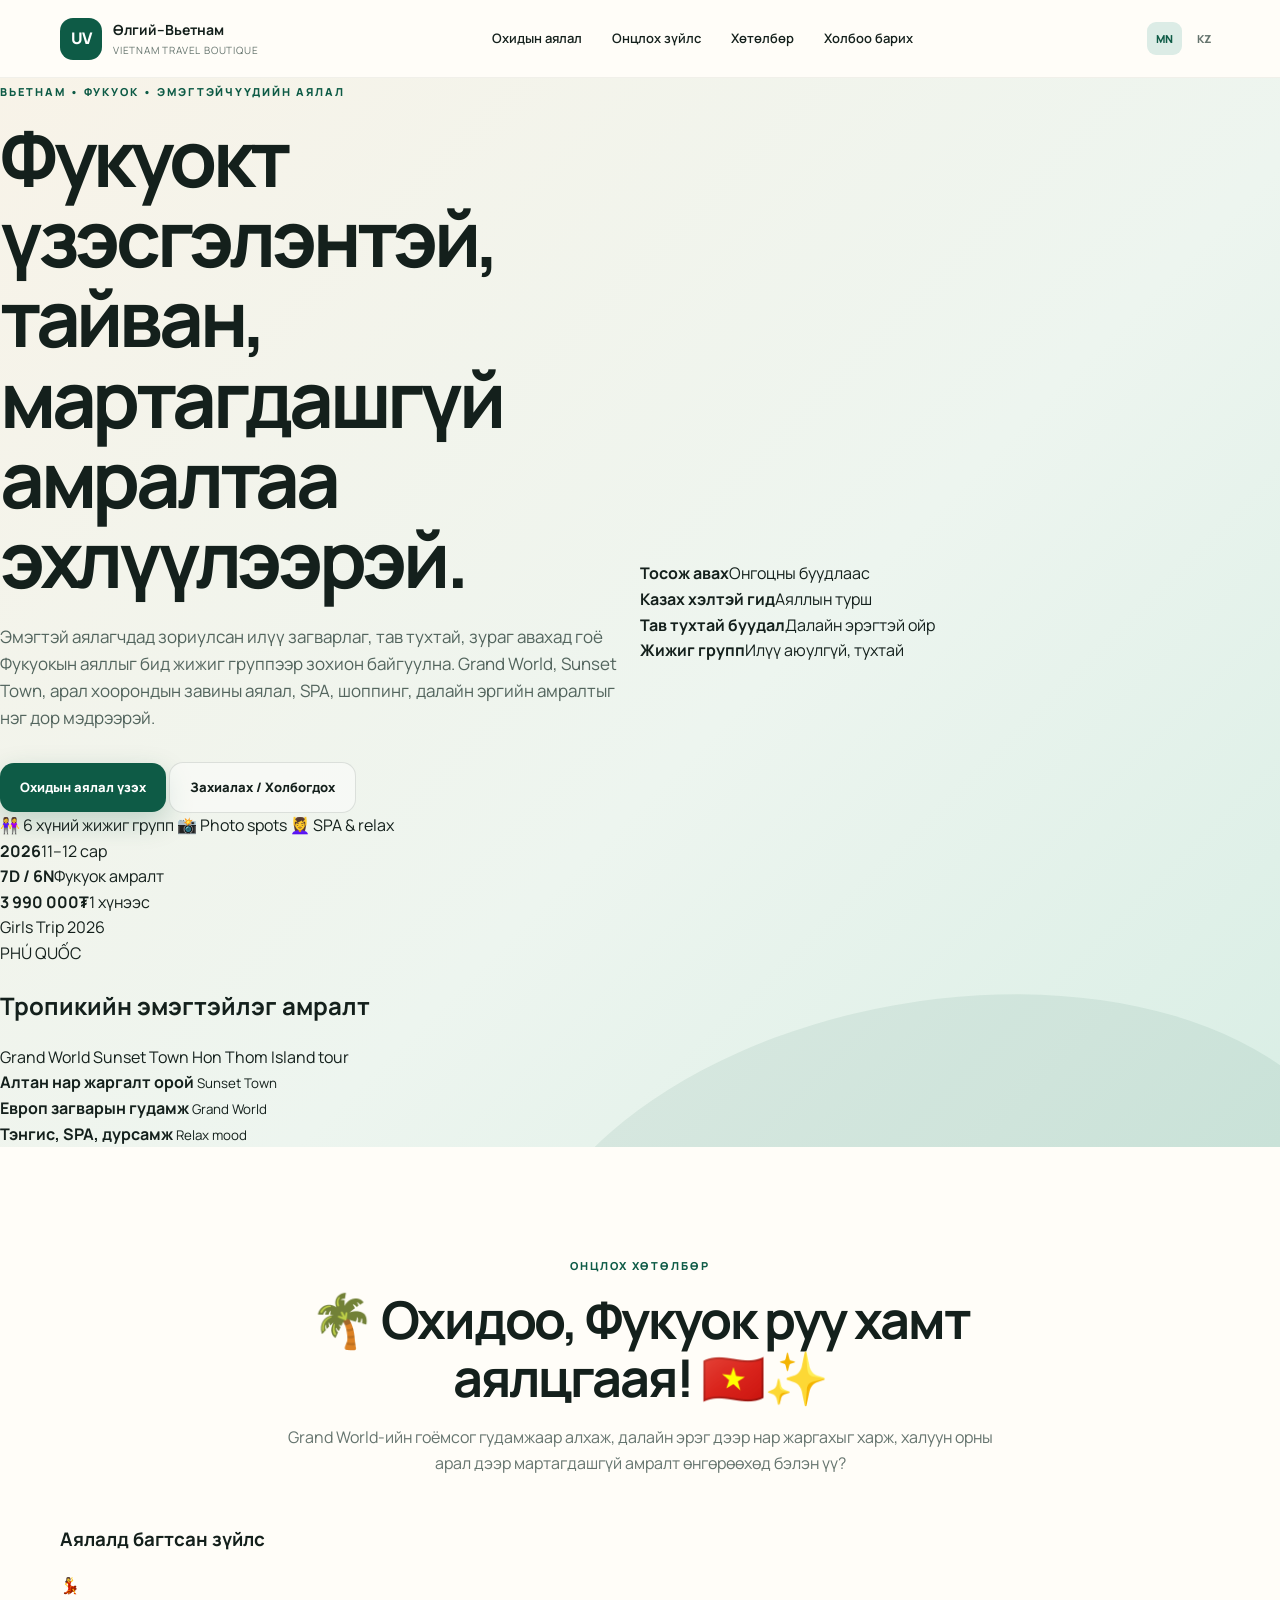
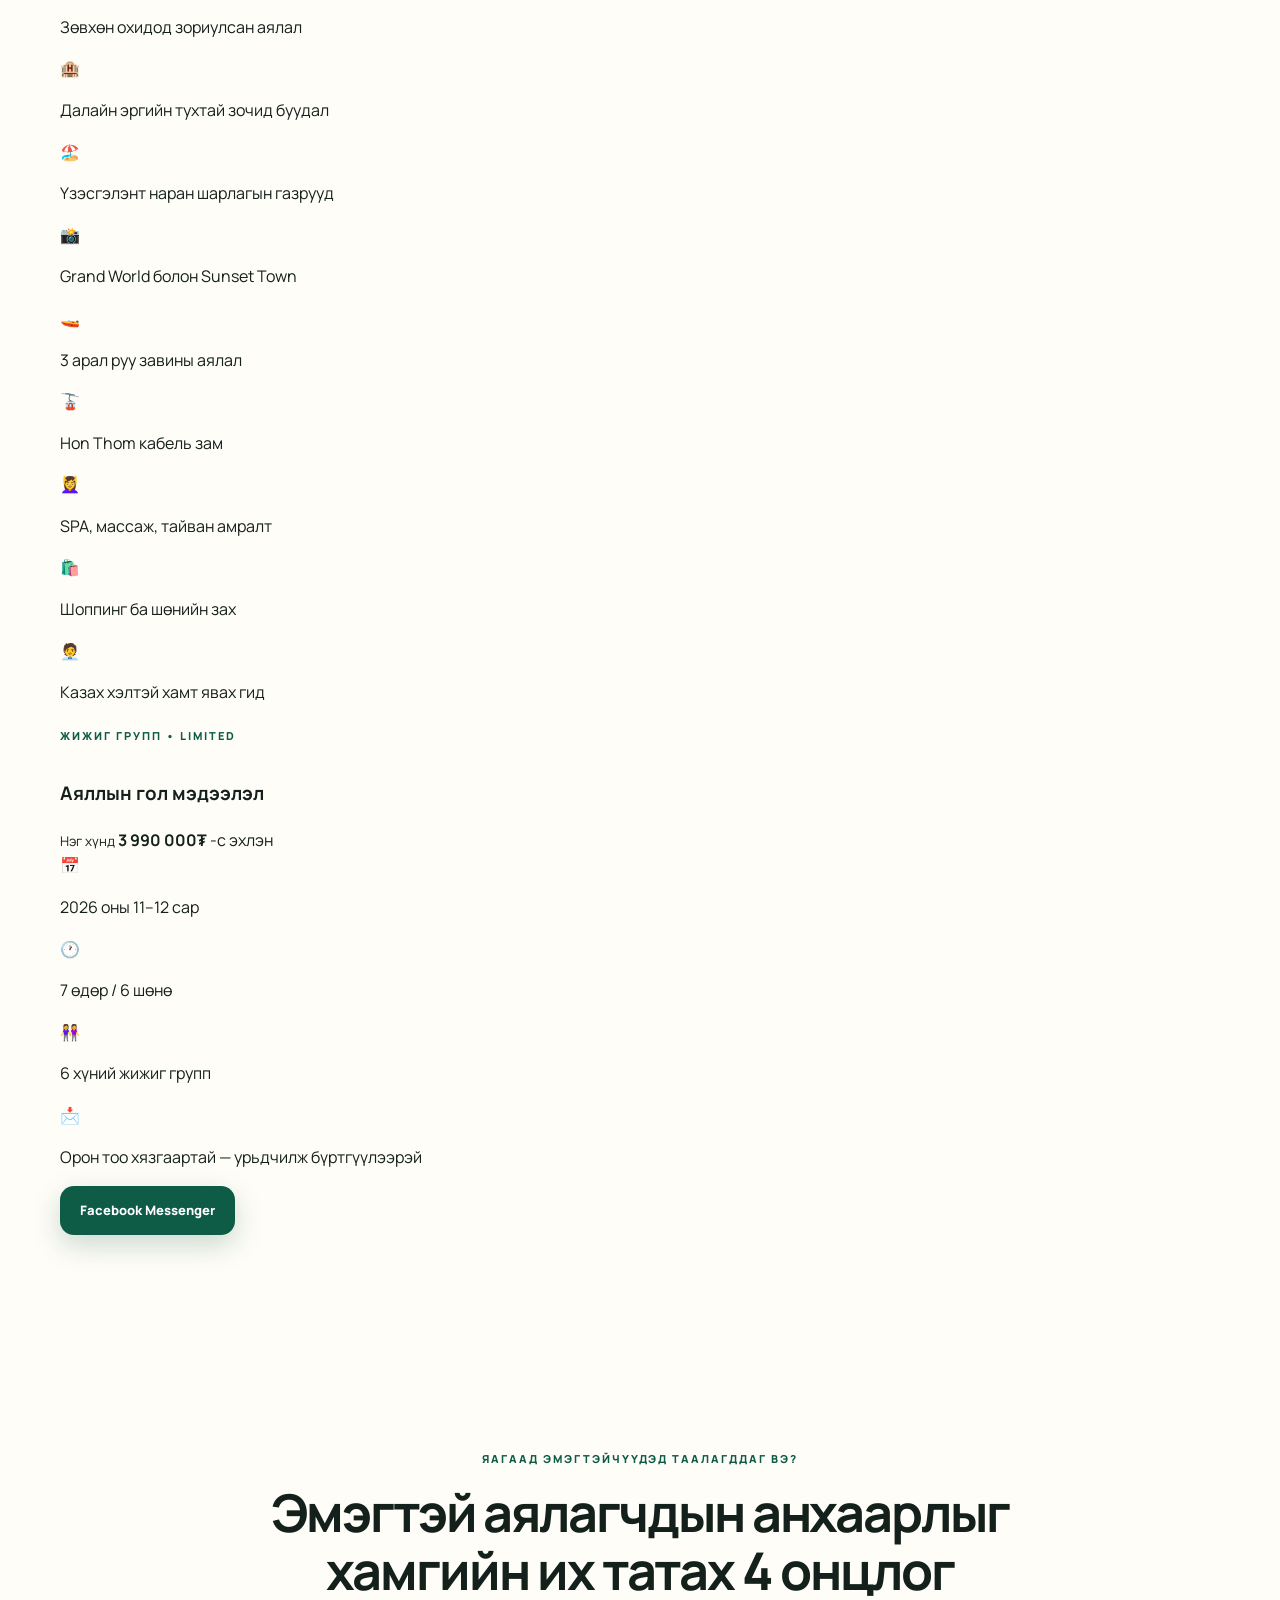
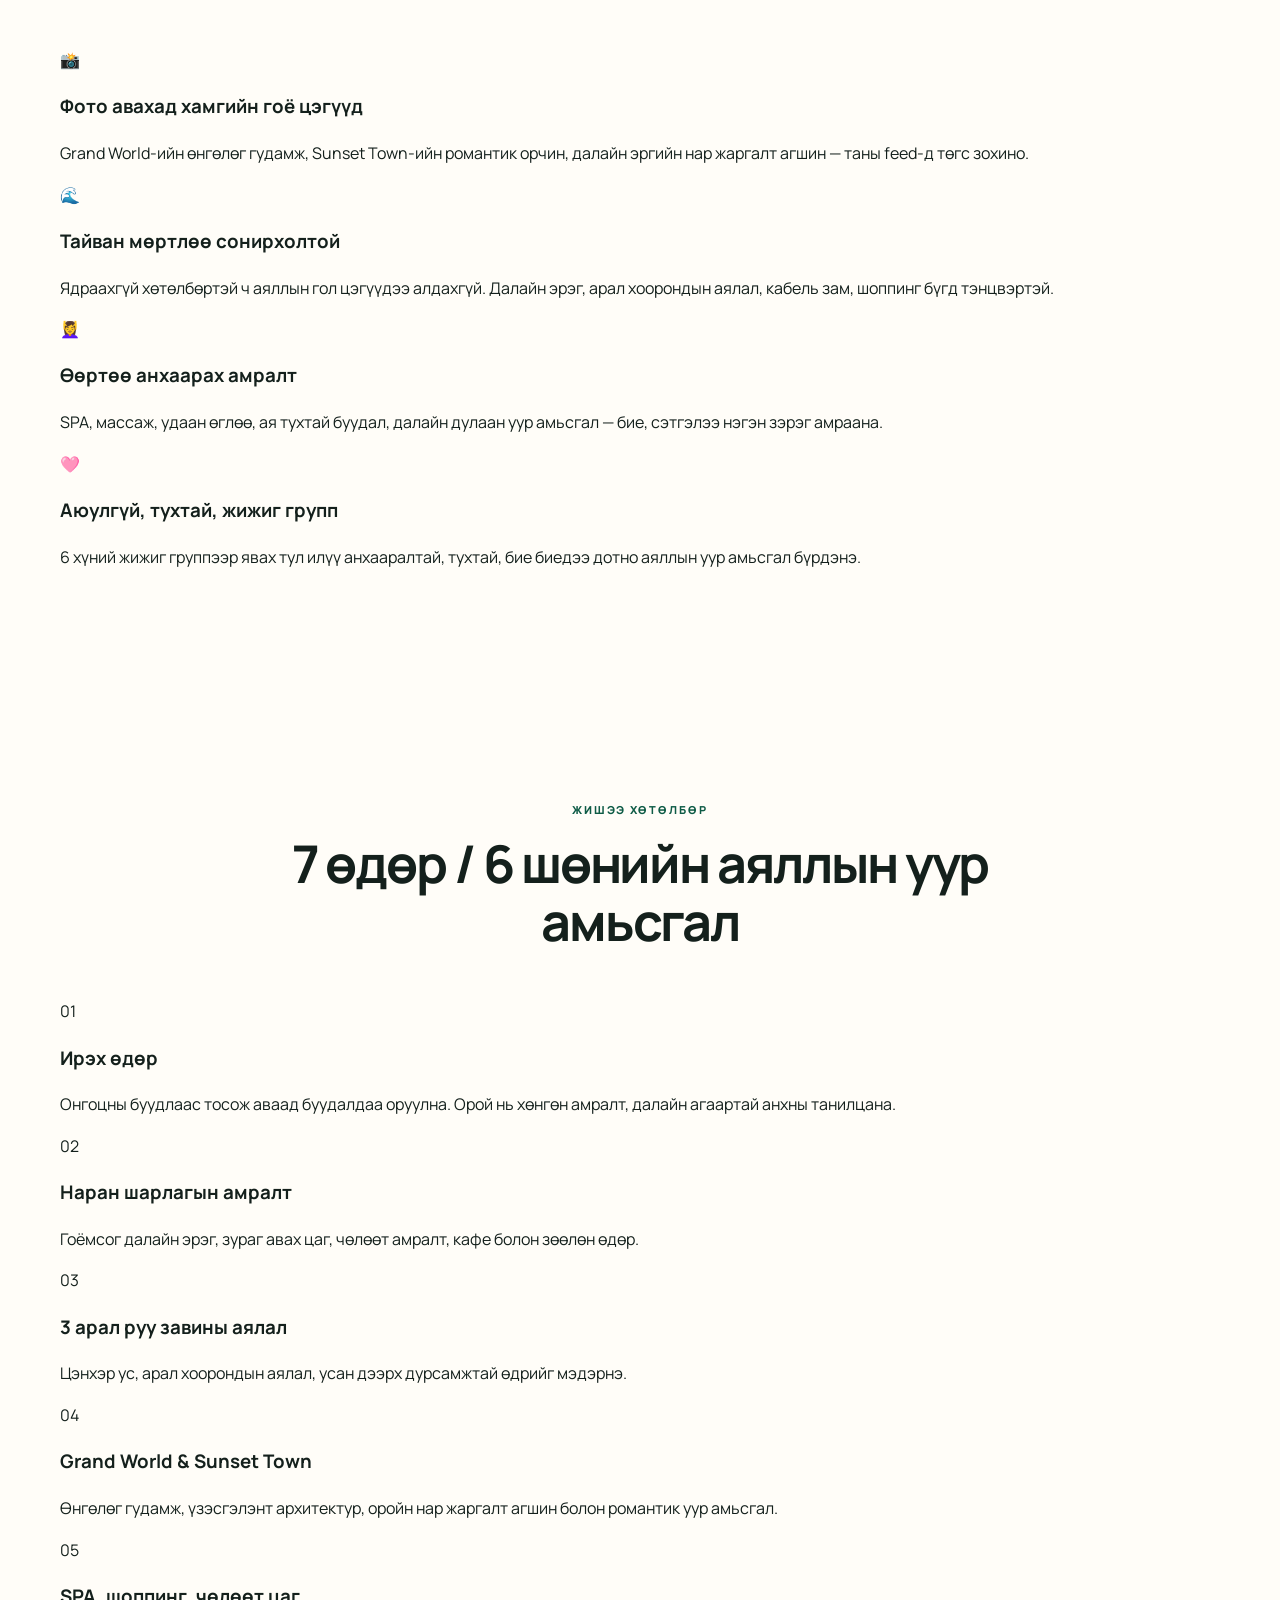
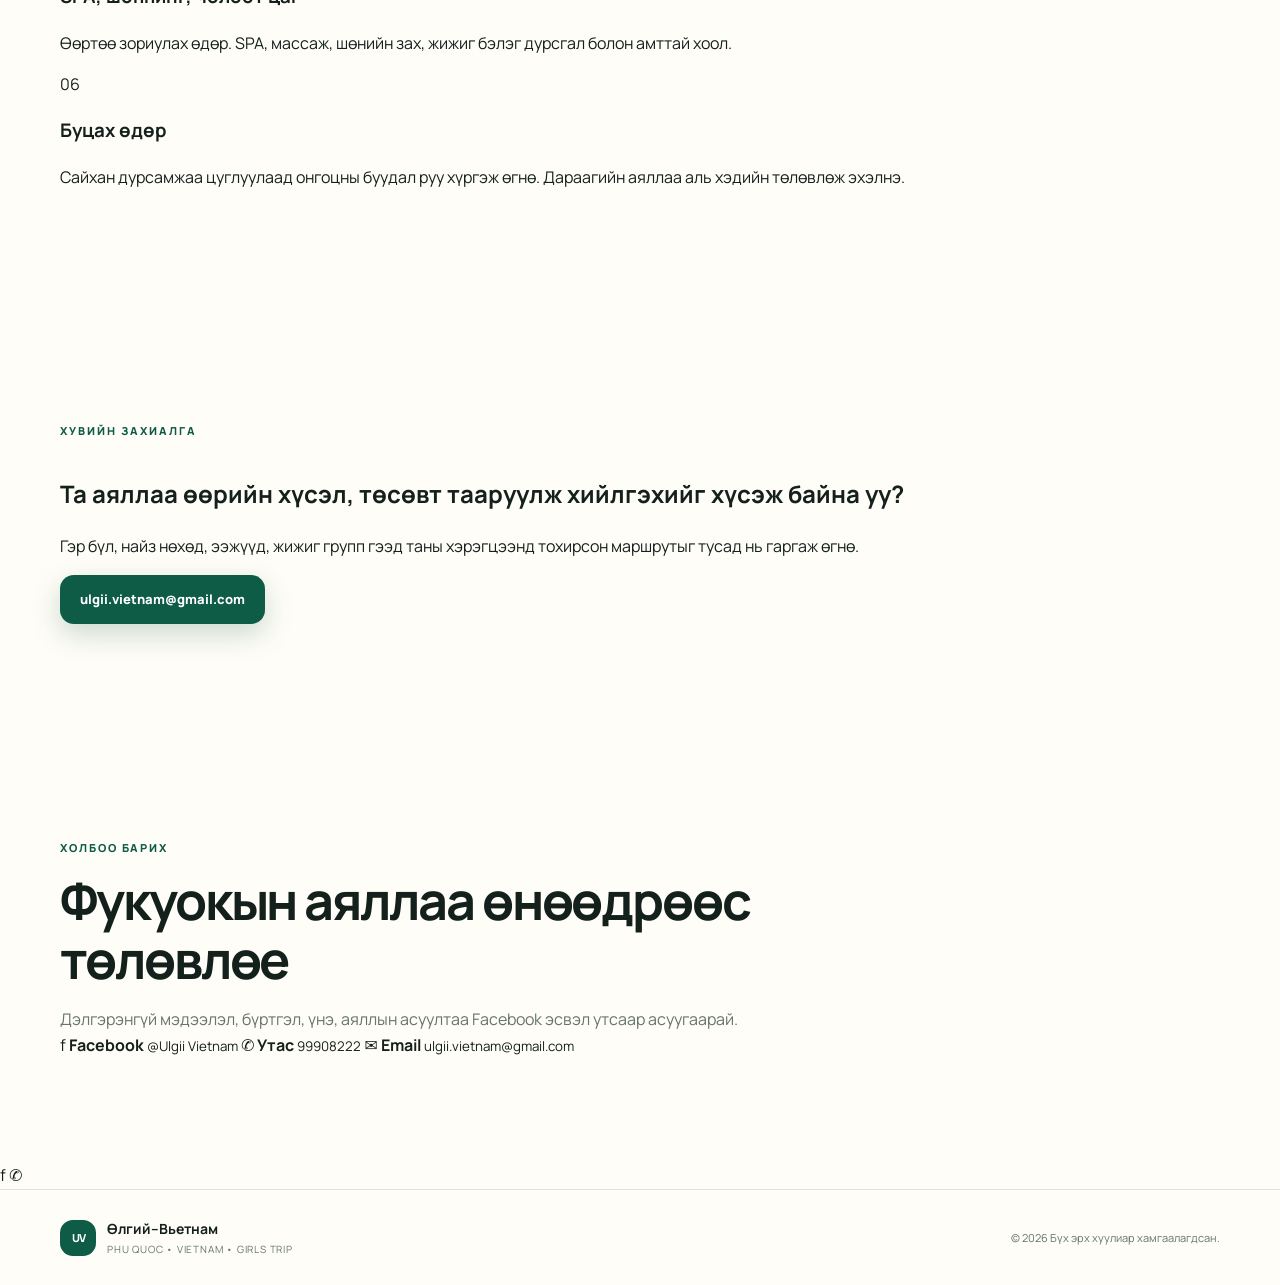
==== index.html @ cc28458d "Redesign homepage for premium women-focused Phu Quoc travel" ====
<!doctype html>
<html lang="mn">
<head>
  <meta charset="utf-8" />
  <meta name="viewport" content="width=device-width, initial-scale=1" />
  <meta name="description" content="Өлгий–Вьетнам аялал: Фукуок руу охидын аялал, гэр бүл болон хувийн аяллыг таны хүсэл, төсөвт тохируулан зохион байгуулна." />
  <title>Өлгий–Вьетнам Аялал</title>
  <link rel="preconnect" href="https://fonts.googleapis.com">
  <link rel="preconnect" href="https://fonts.gstatic.com" crossorigin>
  <link href="https://fonts.googleapis.com/css2?family=Manrope:wght@400;500;600;700;800&display=swap" rel="stylesheet">
  <link rel="stylesheet" href="style.css" />
</head>
<body>
  <div class="page-glow glow-a"></div>
  <div class="page-glow glow-b"></div>

  <header class="site-header">
    <a class="brand" href="#top" aria-label="Өлгий Вьетнам нүүр хуудас">
      <span class="brand-mark">UV</span>
      <span><strong>Өлгий–Вьетнам</strong><small>Vietnam Travel Boutique</small></span>
    </a>

    <nav class="desktop-nav" aria-label="Үндсэн цэс">
      <a href="#girls-trip" data-mn="Охидын аялал" data-kz="Қыздар саяхаты">Охидын аялал</a>
      <a href="#highlights" data-mn="Онцлох зүйлс" data-kz="Ерекшеліктер">Онцлох зүйлс</a>
      <a href="#journey" data-mn="Хөтөлбөр" data-kz="Бағдарлама">Хөтөлбөр</a>
      <a href="#contact" data-mn="Холбоо барих" data-kz="Байланыс">Холбоо барих</a>
    </nav>

    <div class="header-actions">
      <button class="lang-btn active" data-lang="mn">MN</button>
      <button class="lang-btn" data-lang="kz">KZ</button>
      <button class="menu-btn" aria-label="Цэс нээх" aria-expanded="false">☰</button>
    </div>
  </header>

  <main id="top">
    <section class="hero hero-luxe">
      <div class="container hero-grid">
        <div class="hero-copy">
          <span class="eyebrow" data-mn="ВЬЕТНАМ • ФУКУОК • ЭМЭГТЭЙЧҮҮДИЙН АЯЛАЛ" data-kz="ВЬЕТНАМ • ФУКУОК • ҚЫЗДАР САЯХАТЫ">ВЬЕТНАМ • ФУКУОК • ЭМЭГТЭЙЧҮҮДИЙН АЯЛАЛ</span>
          <h1 data-mn="Фукуокт үзэсгэлэнтэй, тайван, мартагдашгүй амралтаа эхлүүлээрэй." data-kz="Фукуокта әдемі, жайлы және есте қаларлық демалысқа шығыңыз.">Фукуокт үзэсгэлэнтэй, тайван, мартагдашгүй амралтаа эхлүүлээрэй.</h1>
          <p class="hero-lead" data-mn="Эмэгтэй аялагчдад зориулсан илүү загварлаг, тав тухтай, зураг авахад гоё Фукуокын аяллыг бид жижиг группээр зохион байгуулна. Grand World, Sunset Town, арал хоорондын завины аялал, SPA, шоппинг, далайн эргийн амралтыг нэг дор мэдрээрэй." data-kz="Әйел саяхатшыларға арналған стильді, жайлы және фотоға әдемі Фукуок сапарын шағын топпен ұйымдастырамыз. Grand World, Sunset Town, аралдарға қайықпен серуен, SPA, шопинг және теңіз жағасындағы демалыс — бәрі бір сапарда.">Эмэгтэй аялагчдад зориулсан илүү загварлаг, тав тухтай, зураг авахад гоё Фукуокын аяллыг бид жижиг группээр зохион байгуулна. Grand World, Sunset Town, арал хоорондын завины аялал, SPA, шоппинг, далайн эргийн амралтыг нэг дор мэдрээрэй.</p>

          <div class="hero-actions-row">
            <a class="btn btn-primary" href="#girls-trip" data-mn="Охидын аялал үзэх" data-kz="Қыздар сапарын көру">Охидын аялал үзэх</a>
            <a class="btn btn-secondary" href="#contact" data-mn="Захиалах / Холбогдох" data-kz="Тіркелу / Хабарласу">Захиалах / Холбогдох</a>
          </div>

          <div class="pill-row">
            <span class="soft-pill">👭 <span data-mn="6 хүний жижиг групп" data-kz="6 қыздан тұратын шағын топ">6 хүний жижиг групп</span></span>
            <span class="soft-pill">📸 <span data-mn="Photo spots" data-kz="Фотоға әдемі орындар">Photo spots</span></span>
            <span class="soft-pill">💆‍♀️ <span data-mn="SPA & relax" data-kz="SPA & relax">SPA & relax</span></span>
          </div>

          <div class="quick-facts">
            <div class="fact-card"><strong>2026</strong><span data-mn="11–12 сар" data-kz="қараша–желтоқсан">11–12 сар</span></div>
            <div class="fact-card"><strong>7D / 6N</strong><span data-mn="Фукуок амралт" data-kz="Фукуок демалысы">Фукуок амралт</span></div>
            <div class="fact-card"><strong>3 990 000₮</strong><span data-mn="1 хүнээс" data-kz="1 адамға">1 хүнээс</span></div>
          </div>
        </div>

        <div class="hero-visual">
          <div class="visual-card main-visual">
            <div class="visual-badge">Girls Trip 2026</div>
            <div class="visual-title">
              <span>PHÚ QUỐC</span>
              <h2 data-mn="Тропикийн эмэгтэйлэг амралт" data-kz="Тропикалық қыздар демалысы">Тропикийн эмэгтэйлэг амралт</h2>
            </div>
            <div class="visual-tags">
              <span>Grand World</span>
              <span>Sunset Town</span>
              <span>Hon Thom</span>
              <span>Island tour</span>
            </div>
            <div class="mini-gallery">
              <div class="mini-card mini-one">
                <strong data-mn="Алтан нар жаргалт орой" data-kz="Күн батуы мен жылы кеш">Алтан нар жаргалт орой</strong>
                <small data-mn="Sunset Town" data-kz="Sunset Town">Sunset Town</small>
              </div>
              <div class="mini-card mini-two">
                <strong data-mn="Европ загварын гудамж" data-kz="Еуропа стиліндегі көшелер">Европ загварын гудамж</strong>
                <small>Grand World</small>
              </div>
              <div class="mini-card mini-three">
                <strong data-mn="Тэнгис, SPA, дурсамж" data-kz="Теңіз, SPA, естелік">Тэнгис, SPA, дурсамж</strong>
                <small data-mn="Relax mood" data-kz="Relax mood">Relax mood</small>
              </div>
            </div>
          </div>
        </div>
      </div>

      <div class="container trust-strip">
        <div><strong data-mn="Тосож авах" data-kz="Күтіп алу">Тосож авах</strong><span data-mn="Онгоцны буудлаас" data-kz="Әуежайдан">Онгоцны буудлаас</span></div>
        <div><strong data-mn="Казах хэлтэй гид" data-kz="Қазақ тілді гид">Казах хэлтэй гид</strong><span data-mn="Аяллын турш" data-kz="Сапар бойы">Аяллын турш</span></div>
        <div><strong data-mn="Тав тухтай буудал" data-kz="Жайлы қонақүй">Тав тухтай буудал</strong><span data-mn="Далайн эрэгтэй ойр" data-kz="Теңіз жағасына жақын">Далайн эрэгтэй ойр</span></div>
        <div><strong data-mn="Жижиг групп" data-kz="Шағын топ">Жижиг групп</strong><span data-mn="Илүү аюулгүй, тухтай" data-kz="Жайлы әрі қауіпсіз">Илүү аюулгүй, тухтай</span></div>
      </div>
    </section>

    <section id="girls-trip" class="section">
      <div class="container feature-shell">
        <div class="section-heading center">
          <span class="eyebrow" data-mn="ОНЦЛОХ ХӨТӨЛБӨР" data-kz="ТАҢДАУЛЫ БАҒДАРЛАМА">ОНЦЛОХ ХӨТӨЛБӨР</span>
          <h2 data-mn="🌴 Охидоо, Фукуок руу хамт аялцгаая! 🇻🇳✨" data-kz="🌴 Қыздар, Фукуокқа бірге саяхаттайық! 🇻🇳✨">🌴 Охидоо, Фукуок руу хамт аялцгаая! 🇻🇳✨</h2>
          <p data-mn="Grand World-ийн гоёмсог гудамжаар алхаж, далайн эрэг дээр нар жаргахыг харж, халуун орны арал дээр мартагдашгүй амралт өнгөрөөхөд бэлэн үү?" data-kz="Grand World-тың әсем көшелерімен серуендеп, теңіз жағасында күннің батуын тамашалап, тропикалық аралдарда ұмытылмас демалыс өткізуге дайынсыз ба?">Grand World-ийн гоёмсог гудамжаар алхаж, далайн эрэг дээр нар жаргахыг харж, халуун орны арал дээр мартагдашгүй амралт өнгөрөөхөд бэлэн үү?</p>
        </div>

        <div class="girls-grid">
          <div class="girls-panel soft-panel">
            <h3 data-mn="Аялалд багтсан зүйлс" data-kz="Сапарға кіретіндер">Аялалд багтсан зүйлс</h3>
            <div class="list-grid">
              <div class="list-item"><span>💃</span><p data-mn="Зөвхөн охидод зориулсан аялал" data-kz="Тек қыздарға арналған саяхат">Зөвхөн охидод зориулсан аялал</p></div>
              <div class="list-item"><span>🏨</span><p data-mn="Далайн эргийн тухтай зочид буудал" data-kz="Теңіз жағалауындағы жайлы қонақүй">Далайн эргийн тухтай зочид буудал</p></div>
              <div class="list-item"><span>🏖️</span><p data-mn="Үзэсгэлэнт наран шарлагын газрууд" data-kz="Әсем жағажайлар">Үзэсгэлэнт наран шарлагын газрууд</p></div>
              <div class="list-item"><span>📸</span><p data-mn="Grand World болон Sunset Town" data-kz="Grand World және Sunset Town">Grand World болон Sunset Town</p></div>
              <div class="list-item"><span>🚤</span><p data-mn="3 арал руу завины аялал" data-kz="Үш аралға қайықпен саяхат">3 арал руу завины аялал</p></div>
              <div class="list-item"><span>🚡</span><p data-mn="Hon Thom кабель зам" data-kz="Hon Thom аспалы жолы">Hon Thom кабель зам</p></div>
              <div class="list-item"><span>💆‍♀️</span><p data-mn="SPA, массаж, тайван амралт" data-kz="SPA, массаж және тыныш демалыс">SPA, массаж, тайван амралт</p></div>
              <div class="list-item"><span>🛍️</span><p data-mn="Шоппинг ба шөнийн зах" data-kz="Шопинг және түнгі базар">Шоппинг ба шөнийн зах</p></div>
              <div class="list-item"><span>🧑‍💼</span><p data-mn="Казах хэлтэй хамт явах гид" data-kz="Сапар бойы бірге жүретін қазақ тілді гид">Казах хэлтэй хамт явах гид</p></div>
            </div>
          </div>

          <div class="girls-panel price-panel">
            <div class="price-top">
              <span class="eyebrow small" data-mn="ЖИЖИГ ГРУПП • LIMITED" data-kz="ШАҒЫН ТОП • LIMITED">ЖИЖИГ ГРУПП • LIMITED</span>
              <h3 data-mn="Аяллын гол мэдээлэл" data-kz="Сапардың негізгі ақпараты">Аяллын гол мэдээлэл</h3>
            </div>
            <div class="price-box">
              <small data-mn="Нэг хүнд" data-kz="Бір адамға">Нэг хүнд</small>
              <strong>3 990 000₮</strong>
              <span data-mn="-с эхлэн" data-kz="-ден бастап">-с эхлэн</span>
            </div>
            <div class="detail-rows">
              <div class="detail-row"><span>📅</span><p data-mn="2026 оны 11–12 сар" data-kz="2026 жылғы қараша–желтоқсан">2026 оны 11–12 сар</p></div>
              <div class="detail-row"><span>🕐</span><p data-mn="7 өдөр / 6 шөнө" data-kz="7 күн / 6 түн">7 өдөр / 6 шөнө</p></div>
              <div class="detail-row"><span>👭</span><p data-mn="6 хүний жижиг групп" data-kz="Бар болғаны 6 қыздан тұратын шағын топ">6 хүний жижиг групп</p></div>
              <div class="detail-row"><span>📩</span><p data-mn="Орон тоо хязгаартай — урьдчилж бүртгүүлээрэй" data-kz="Орын саны шектеулі — алдын ала тіркеліңіз">Орон тоо хязгаартай — урьдчилж бүртгүүлээрэй</p></div>
            </div>
            <a class="btn btn-primary full" href="https://www.facebook.com/profile.php?id=61594274105420" target="_blank" rel="noopener">Facebook Messenger</a>
          </div>
        </div>
      </div>
    </section>

    <section id="highlights" class="section alt-section">
      <div class="container">
        <div class="section-heading center">
          <span class="eyebrow" data-mn="ЯАГААД ЭМЭГТЭЙЧҮҮДЭД ТААЛАГДДАГ ВЭ?" data-kz="НЕЛІКТЕН ӘЙЕЛДЕР ҰНАТАДЫ?">ЯАГААД ЭМЭГТЭЙЧҮҮДЭД ТААЛАГДДАГ ВЭ?</span>
          <h2 data-mn="Эмэгтэй аялагчдын анхаарлыг хамгийн их татах 4 онцлог" data-kz="Әйел саяхатшыларды бірден қызықтыратын 4 ерекшелік">Эмэгтэй аялагчдын анхаарлыг хамгийн их татах 4 онцлог</h2>
        </div>

        <div class="highlight-grid">
          <article class="highlight-card">
            <div class="icon-wrap">📸</div>
            <h3 data-mn="Фото авахад хамгийн гоё цэгүүд" data-kz="Фотоға ең әдемі орындар">Фото авахад хамгийн гоё цэгүүд</h3>
            <p data-mn="Grand World-ийн өнгөлөг гудамж, Sunset Town-ийн романтик орчин, далайн эргийн нар жаргалт агшин — таны feed-д төгс зохино." data-kz="Grand World-тың түрлі-түсті көшелері, Sunset Town-ның романтикалық атмосферасы және жағажайдағы күн батуы — фотоға өте әдемі.">Grand World-ийн өнгөлөг гудамж, Sunset Town-ийн романтик орчин, далайн эргийн нар жаргалт агшин — таны feed-д төгс зохино.</p>
          </article>
          <article class="highlight-card">
            <div class="icon-wrap">🌊</div>
            <h3 data-mn="Тайван мөртлөө сонирхолтой" data-kz="Жайлы әрі қызықты">Тайван мөртлөө сонирхолтой</h3>
            <p data-mn="Ядраахгүй хөтөлбөртэй ч аяллын гол цэгүүдээ алдахгүй. Далайн эрэг, арал хоорондын аялал, кабель зам, шоппинг бүгд тэнцвэртэй." data-kz="Бағдарлама шаршатпайды, бірақ ең әдемі жерлердің бәрін қамтиды: жағажай, арал туры, кабель жолы және шопинг.">Ядраахгүй хөтөлбөртэй ч аяллын гол цэгүүдээ алдахгүй. Далайн эрэг, арал хоорондын аялал, кабель зам, шоппинг бүгд тэнцвэртэй.</p>
          </article>
          <article class="highlight-card">
            <div class="icon-wrap">💆‍♀️</div>
            <h3 data-mn="Өөртөө анхаарах амралт" data-kz="Өзіңізге көңіл бөлетін демалыс">Өөртөө анхаарах амралт</h3>
            <p data-mn="SPA, массаж, удаан өглөө, ая тухтай буудал, далайн дулаан уур амьсгал — бие, сэтгэлээ нэгэн зэрэг амраана." data-kz="SPA, массаж, жайлы қонақүй, асықпайтын таң және тропикалық атмосфера — дене мен жанға бірдей демалыс береді.">SPA, массаж, удаан өглөө, ая тухтай буудал, далайн дулаан уур амьсгал — бие, сэтгэлээ нэгэн зэрэг амраана.</p>
          </article>
          <article class="highlight-card">
            <div class="icon-wrap">🩷</div>
            <h3 data-mn="Аюулгүй, тухтай, жижиг групп" data-kz="Қауіпсіз, жайлы, шағын топ">Аюулгүй, тухтай, жижиг групп</h3>
            <p data-mn="6 хүний жижиг группээр явах тул илүү анхааралтай, тухтай, бие биедээ дотно аяллын уур амьсгал бүрдэнэ." data-kz="6 адамнан тұратын шағын топ сапарды жайлы, қауіпсіз және бір-біріне жақын атмосферада өткізеді.">6 хүний жижиг группээр явах тул илүү анхааралтай, тухтай, бие биедээ дотно аяллын уур амьсгал бүрдэнэ.</p>
          </article>
        </div>
      </div>
    </section>

    <section id="journey" class="section">
      <div class="container">
        <div class="section-heading center">
          <span class="eyebrow" data-mn="ЖИШЭЭ ХӨТӨЛБӨР" data-kz="ҮЛГІ БАҒДАРЛАМА">ЖИШЭЭ ХӨТӨЛБӨР</span>
          <h2 data-mn="7 өдөр / 6 шөнийн аяллын уур амьсгал" data-kz="7 күн / 6 түн сапарының атмосферасы">7 өдөр / 6 шөнийн аяллын уур амьсгал</h2>
        </div>

        <div class="journey-grid">
          <div class="journey-step">
            <span>01</span>
            <h3 data-mn="Ирэх өдөр" data-kz="Келу күні">Ирэх өдөр</h3>
            <p data-mn="Онгоцны буудлаас тосож аваад буудалдаа оруулна. Орой нь хөнгөн амралт, далайн агаартай анхны танилцана." data-kz="Әуежайдан күтіп алып, қонақүйге орналастырамыз. Кешке жеңіл демалыс пен арал атмосферасымен танысу.">Онгоцны буудлаас тосож аваад буудалдаа оруулна. Орой нь хөнгөн амралт, далайн агаартай анхны танилцана.</p>
          </div>
          <div class="journey-step">
            <span>02</span>
            <h3 data-mn="Наран шарлагын амралт" data-kz="Жағажай демалысы">Наран шарлагын амралт</h3>
            <p data-mn="Гоёмсог далайн эрэг, зураг авах цаг, чөлөөт амралт, кафе болон зөөлөн өдөр." data-kz="Әсем жағажай, фотоға түсу уақыты, еркін демалыс және жайлы күн.">Гоёмсог далайн эрэг, зураг авах цаг, чөлөөт амралт, кафе болон зөөлөн өдөр.</p>
          </div>
          <div class="journey-step">
            <span>03</span>
            <h3 data-mn="3 арал руу завины аялал" data-kz="3 аралға қайықпен саяхат">3 арал руу завины аялал</h3>
            <p data-mn="Цэнхэр ус, арал хоорондын аялал, усан дээрх дурсамжтай өдрийг мэдэрнэ." data-kz="Көгілдір теңіз, аралдарға серуен және судың үстіндегі әсерлі күн.">Цэнхэр ус, арал хоорондын аялал, усан дээрх дурсамжтай өдрийг мэдэрнэ.</p>
          </div>
          <div class="journey-step">
            <span>04</span>
            <h3 data-mn="Grand World & Sunset Town" data-kz="Grand World & Sunset Town">Grand World & Sunset Town</h3>
            <p data-mn="Өнгөлөг гудамж, үзэсгэлэнт архитектур, оройн нар жаргалт агшин болон романтик уур амьсгал." data-kz="Түрлі-түсті көшелер, әдемі сәулет, күн батуы және романтикалық атмосфера.">Өнгөлөг гудамж, үзэсгэлэнт архитектур, оройн нар жаргалт агшин болон романтик уур амьсгал.</p>
          </div>
          <div class="journey-step">
            <span>05</span>
            <h3 data-mn="SPA, шоппинг, чөлөөт цаг" data-kz="SPA, шопинг, бос уақыт">SPA, шоппинг, чөлөөт цаг</h3>
            <p data-mn="Өөртөө зориулах өдөр. SPA, массаж, шөнийн зах, жижиг бэлэг дурсгал болон амттай хоол." data-kz="Өзіңізге арналған күн: SPA, массаж, түнгі базар, шағын сыйлықтар мен дәмді ас.">Өөртөө зориулах өдөр. SPA, массаж, шөнийн зах, жижиг бэлэг дурсгал болон амттай хоол.</p>
          </div>
          <div class="journey-step">
            <span>06</span>
            <h3 data-mn="Буцах өдөр" data-kz="Қайту күні">Буцах өдөр</h3>
            <p data-mn="Сайхан дурсамжаа цуглуулаад онгоцны буудал руу хүргэж өгнө. Дараагийн аяллаа аль хэдийн төлөвлөж эхэлнэ." data-kz="Жақсы естеліктермен әуежайға шығарып саламыз. Келесі сапар туралы ойлай бастайсыз.">Сайхан дурсамжаа цуглуулаад онгоцны буудал руу хүргэж өгнө. Дараагийн аяллаа аль хэдийн төлөвлөж эхэлнэ.</p>
          </div>
        </div>
      </div>
    </section>

    <section class="section alt-section">
      <div class="container cta-banner">
        <div>
          <span class="eyebrow" data-mn="ХУВИЙН ЗАХИАЛГА" data-kz="ЖЕКЕ ТАПСЫРЫС">ХУВИЙН ЗАХИАЛГА</span>
          <h2 data-mn="Та аяллаа өөрийн хүсэл, төсөвт тааруулж хийлгэхийг хүсэж байна уу?" data-kz="Сапарыңызды өз қалауыңыз бен бюджетіңізге сай жасағыңыз келе ме?">Та аяллаа өөрийн хүсэл, төсөвт тааруулж хийлгэхийг хүсэж байна уу?</h2>
          <p data-mn="Гэр бүл, найз нөхөд, ээжүүд, жижиг групп гээд таны хэрэгцээнд тохирсон маршрутыг тусад нь гаргаж өгнө." data-kz="Отбасыға, достарға, аналарға немесе шағын топқа арналған жеке маршрутты бөлек дайындаймыз.">Гэр бүл, найз нөхөд, ээжүүд, жижиг групп гээд таны хэрэгцээнд тохирсон маршрутыг тусад нь гаргаж өгнө.</p>
        </div>
        <a class="btn btn-primary" href="mailto:ulgii.vietnam@gmail.com">ulgii.vietnam@gmail.com</a>
      </div>
    </section>

    <section id="contact" class="section">
      <div class="container contact-wrap">
        <div class="section-heading left">
          <span class="eyebrow" data-mn="ХОЛБОО БАРИХ" data-kz="БАЙЛАНЫС">ХОЛБОО БАРИХ</span>
          <h2 data-mn="Фукуокын аяллаа өнөөдрөөс төлөвлөе" data-kz="Фукуок сапарыңызды бүгіннен бастап жоспарлайық">Фукуокын аяллаа өнөөдрөөс төлөвлөе</h2>
          <p data-mn="Дэлгэрэнгүй мэдээлэл, бүртгэл, үнэ, аяллын асуултаа Facebook эсвэл утсаар асуугаарай." data-kz="Толық ақпарат, тіркелу, баға және бағдарлама бойынша сұрақтарыңызды Facebook не телефон арқылы жіберіңіз.">Дэлгэрэнгүй мэдээлэл, бүртгэл, үнэ, аяллын асуултаа Facebook эсвэл утсаар асуугаарай.</p>
        </div>

        <div class="contact-grid">
          <a class="contact-card" href="https://www.facebook.com/profile.php?id=61594274105420" target="_blank" rel="noopener">
            <span>f</span>
            <strong>Facebook</strong>
            <small>@Ulgii Vietnam</small>
          </a>
          <a class="contact-card" href="tel:+97699908222">
            <span>✆</span>
            <strong data-mn="Утас" data-kz="Телефон">Утас</strong>
            <small>99908222</small>
          </a>
          <a class="contact-card" href="mailto:ulgii.vietnam@gmail.com">
            <span>✉</span>
            <strong>Email</strong>
            <small>ulgii.vietnam@gmail.com</small>
          </a>
        </div>
      </div>
    </section>
  </main>

  <div class="floating-actions">
    <a class="float-btn messenger" href="https://www.facebook.com/profile.php?id=61594274105420" target="_blank" rel="noopener" aria-label="Facebook Messenger">f</a>
    <a class="float-btn phone" href="tel:+97699908222" aria-label="Call 99908222">✆</a>
  </div>

  <footer class="site-footer">
    <div class="container footer-inner">
      <div class="brand footer-brand">
        <span class="brand-mark">UV</span>
        <span><strong>Өлгий–Вьетнам</strong><small>Phu Quoc • Vietnam • Girls Trip</small></span>
      </div>
      <p>© <span id="year"></span> <span data-mn="Бүх эрх хуулиар хамгаалагдсан." data-kz="Барлық құқық қорғалған.">Бүх эрх хуулиар хамгаалагдсан.</span></p>
    </div>
  </footer>

  <script src="script.js"></script>
</body>
</html>
---- style.css ----
:root{
  --ink:#14201c;--muted:#65746e;--cream:#f7f4ec;--paper:#fffdf8;--green:#0e5b46;--green2:#164e3d;
  --mint:#dcece6;--gold:#f3b34a;--line:rgba(20,32,28,.12);--shadow:0 18px 50px rgba(28,58,48,.12)
}
*{box-sizing:border-box}html{scroll-behavior:smooth}body{margin:0;font-family:Manrope,system-ui,-apple-system,sans-serif;color:var(--ink);background:var(--paper);line-height:1.6}a{color:inherit;text-decoration:none}.container{width:min(1160px,calc(100% - 40px));margin:auto}
.site-header{height:78px;display:flex;align-items:center;justify-content:space-between;padding:0 max(20px,calc((100vw - 1160px)/2));position:sticky;top:0;z-index:50;background:rgba(255,253,248,.9);backdrop-filter:blur(16px);border-bottom:1px solid rgba(20,32,28,.06)}
.brand{display:flex;align-items:center;gap:11px}.brand-mark{width:42px;height:42px;border-radius:13px;background:var(--green);color:white;display:grid;place-items:center;font-weight:800;letter-spacing:-1px}.brand strong,.brand small{display:block}.brand strong{font-size:14px}.brand small{font-size:10px;color:var(--muted);letter-spacing:.08em;text-transform:uppercase}.desktop-nav{display:flex;gap:30px;font-size:13px;font-weight:600}.desktop-nav a:hover{color:var(--green)}.header-actions{display:flex;align-items:center;gap:6px}.lang-btn,.menu-btn{border:0;background:transparent;cursor:pointer;font:inherit}.lang-btn{padding:8px 9px;border-radius:9px;font-size:11px;font-weight:800;color:var(--muted)}.lang-btn.active{background:var(--mint);color:var(--green)}.menu-btn{display:none;font-size:23px}
.hero{position:relative;overflow:hidden;background:linear-gradient(135deg,#f8f3e8 0%,#edf5ef 58%,#d9eee5 100%);min-height:680px;display:flex;align-items:center}.hero:after{content:"";position:absolute;inset:auto -7% -35% 40%;height:520px;border-radius:50%;background:rgba(14,91,70,.08);transform:rotate(-10deg)}.hero-content{position:relative;z-index:2;display:grid;grid-template-columns:1.08fr .92fr;gap:68px;align-items:center;padding:84px 0}.eyebrow{display:inline-block;font-size:11px;font-weight:800;letter-spacing:.18em;color:var(--green);margin-bottom:16px}.hero h1{font-size:clamp(44px,6.2vw,78px);line-height:1.03;letter-spacing:-.055em;margin:0 0 24px;max-width:780px}.hero-copy>p{font-size:17px;color:#52645d;max-width:650px;margin:0 0 31px}.hero-actions{display:flex;gap:12px;flex-wrap:wrap}.btn{display:inline-flex;align-items:center;justify-content:center;border-radius:14px;padding:14px 20px;font-size:13px;font-weight:800;transition:.2s}.btn-primary{background:var(--green);color:white;box-shadow:0 10px 28px rgba(14,91,70,.22)}.btn-primary:hover{transform:translateY(-2px);background:#0a4938}.btn-secondary{border:1px solid var(--line);background:rgba(255,255,255,.45)}.btn-secondary:hover{background:white}.trust-row{display:flex;gap:22px;flex-wrap:wrap;margin-top:26px;font-size:12px;color:var(--muted)}.trust-row>span{display:flex;gap:7px}.trust-row>span:first-letter{color:var(--green)}
.hero-card{position:relative}.passport-card{height:410px;border-radius:34px;padding:34px;background:linear-gradient(155deg,#0f5e49,#093a2f);color:white;box-shadow:0 38px 90px rgba(15,76,59,.28);transform:rotate(2deg);position:relative;overflow:hidden}.passport-card:after{content:"";position:absolute;width:280px;height:280px;border:1px solid rgba(255,255,255,.12);border-radius:50%;right:-80px;top:80px;box-shadow:0 0 0 35px rgba(255,255,255,.035),0 0 0 70px rgba(255,255,255,.025)}.passport-top{display:flex;justify-content:space-between;font-size:12px;letter-spacing:.2em;font-weight:800}.sun{width:84px;height:84px;background:var(--gold);border-radius:50%;margin:80px auto 0;box-shadow:0 0 0 18px rgba(243,179,74,.12),0 0 0 36px rgba(243,179,74,.06)}.island-lines{position:absolute;width:360px;height:130px;border:2px solid rgba(255,255,255,.18);border-radius:50%;left:50%;bottom:52px;transform:translateX(-50%) rotate(-10deg)}.passport-bottom{position:absolute;left:34px;bottom:30px;display:flex;flex-direction:column}.passport-bottom strong{font-size:22px}.passport-bottom span{font-size:11px;opacity:.7}.mini-stats{display:grid;grid-template-columns:repeat(3,1fr);gap:10px;width:88%;margin:-28px auto 0;position:relative;z-index:3}.mini-stats div{background:white;border-radius:18px;padding:16px 10px;text-align:center;box-shadow:var(--shadow)}.mini-stats strong,.mini-stats span{display:block}.mini-stats strong{font-size:18px;color:var(--green)}.mini-stats span{font-size:10px;color:var(--muted)}
.section{padding:105px 0}.section-heading{max-width:740px;margin:0 auto 48px;text-align:center}.section-heading.left{margin:0;text-align:left}.section-heading h2{font-size:clamp(34px,4.2vw,52px);line-height:1.12;letter-spacing:-.04em;margin:0 0 18px}.section-heading p{color:var(--muted);margin:0}.tour-grid{display:grid;grid-template-columns:repeat(3,1fr);gap:18px}.tour-card{border:1px solid var(--line);border-radius:24px;overflow:hidden;background:white;transition:.25s}.tour-card:hover{transform:translateY(-6px);box-shadow:var(--shadow)}.tour-card.featured{border-color:rgba(14,91,70,.25)}.tour-art{height:220px;display:flex;align-items:flex-end;padding:20px;font-size:11px;font-weight:800;letter-spacing:.18em;color:white;position:relative;overflow:hidden}.tour-art:before,.tour-art:after{content:"";position:absolute;border-radius:50%}.tour-art span{position:relative;z-index:2}.art-beach{background:linear-gradient(155deg,#1e9b8a,#70d1c3 58%,#f3c56a 59%)}.art-beach:before{width:150px;height:150px;background:#ffd06d;top:20px;right:25px}.art-beach:after{width:300px;height:120px;background:#136e64;bottom:-75px;left:-30px}.art-city{background:linear-gradient(160deg,#243c57,#5b7d8b)}.art-city:before{width:90px;height:180px;background:#d8a95d;bottom:-70px;right:45px;border-radius:8px 8px 0 0}.art-city:after{width:140px;height:120px;background:#365b70;bottom:-45px;left:28px;border-radius:8px 8px 0 0}.art-family{background:linear-gradient(160deg,#c77a61,#e9b17c 55%,#f5d99e)}.art-family:before{width:130px;height:130px;background:#ffe09a;top:30px;left:35px}.art-family:after{width:200px;height:100px;background:#728b65;bottom:-55px;right:-20px}.tour-body{padding:25px}.tag-row{display:flex;align-items:center;justify-content:space-between;font-size:10px;color:var(--muted);font-weight:700}.tag{padding:6px 9px;background:var(--mint);color:var(--green);border-radius:999px}.tag.muted{background:#f1eee7;color:#7a7366}.tour-body h3{font-size:20px;line-height:1.25;margin:16px 0 12px;letter-spacing:-.02em}.tour-body p{font-size:13px;color:var(--muted);min-height:84px}.text-link{font-size:12px;font-weight:800;color:var(--green)}
.soft-section{background:#eef4f0}.feature-layout{display:grid;grid-template-columns:.9fr 1.1fr;gap:70px;align-items:start}.feature-grid{display:grid;grid-template-columns:1fr 1fr;gap:14px}.feature{background:rgba(255,255,255,.72);border:1px solid rgba(20,32,28,.08);padding:26px;border-radius:20px}.feature>span{font-size:10px;font-weight:800;color:var(--green)}.feature h3{font-size:16px;margin:18px 0 8px}.feature p{font-size:12px;color:var(--muted);margin:0}
.custom-card{background:linear-gradient(135deg,#0d5b45,#0b3f33);border-radius:34px;padding:58px;color:white;display:flex;justify-content:space-between;align-items:center;gap:40px;box-shadow:0 28px 70px rgba(14,91,70,.18)}.custom-card>div{max-width:720px}.eyebrow.light{color:#9ed7c2}.custom-card h2{font-size:clamp(32px,4vw,52px);line-height:1.1;letter-spacing:-.04em;margin:0 0 15px}.custom-card p{margin:0;color:rgba(255,255,255,.72)}.btn-white{background:white;color:var(--green);min-width:150px}.btn-white:hover{transform:translateY(-2px)}
.contact-section{display:grid;grid-template-columns:.85fr 1.15fr;gap:65px;align-items:center}.contact-boxes{display:grid;gap:12px}.contact-box{border:1px solid var(--line);border-radius:18px;padding:19px 21px;display:grid;grid-template-columns:44px 1fr;align-items:center;background:white}.contact-box>span{grid-row:1/3;width:36px;height:36px;border-radius:10px;background:var(--mint);color:var(--green);display:grid;place-items:center;font-weight:800}.contact-box strong{font-size:13px}.contact-box small{color:var(--muted);font-size:11px}
footer{border-top:1px solid var(--line);padding:28px 0}.footer-inner{display:flex;align-items:center;justify-content:space-between}.footer-inner p{font-size:11px;color:var(--muted)}.footer-brand .brand-mark{width:36px;height:36px;font-size:11px}
@media (max-width:900px){.desktop-nav{display:none}.menu-btn{display:block}.site-header.open .desktop-nav{display:flex;position:absolute;top:78px;left:0;right:0;background:var(--paper);padding:22px 20px;flex-direction:column;border-bottom:1px solid var(--line)}.hero-content{grid-template-columns:1fr;gap:55px}.hero-copy{text-align:center}.hero-copy>p{margin-left:auto;margin-right:auto}.hero-actions,.trust-row{justify-content:center}.hero-card{width:min(520px,100%);margin:auto}.tour-grid{grid-template-columns:1fr 1fr}.feature-layout,.contact-section{grid-template-columns:1fr}.custom-card{align-items:flex-start;flex-direction:column}.feature-layout{gap:38px}}
@media (max-width:640px){.site-header{height:70px}.site-header.open .desktop-nav{top:70px}.brand strong{font-size:12px}.brand small{display:none}.brand-mark{width:36px;height:36px}.hero{min-height:auto}.hero-content{padding:65px 0 72px}.hero h1{font-size:46px}.hero-copy>p{font-size:14px}.passport-card{height:330px}.sun{margin-top:55px}.section{padding:76px 0}.tour-grid,.feature-grid{grid-template-columns:1fr}.tour-body p{min-height:auto}.custom-card{padding:35px 26px;border-radius:25px}.contact-boxes{margin-top:0}.footer-inner{gap:20px;align-items:flex-start;flex-direction:column}.mini-stats{width:94%}.container{width:min(100% - 28px,1160px)}}
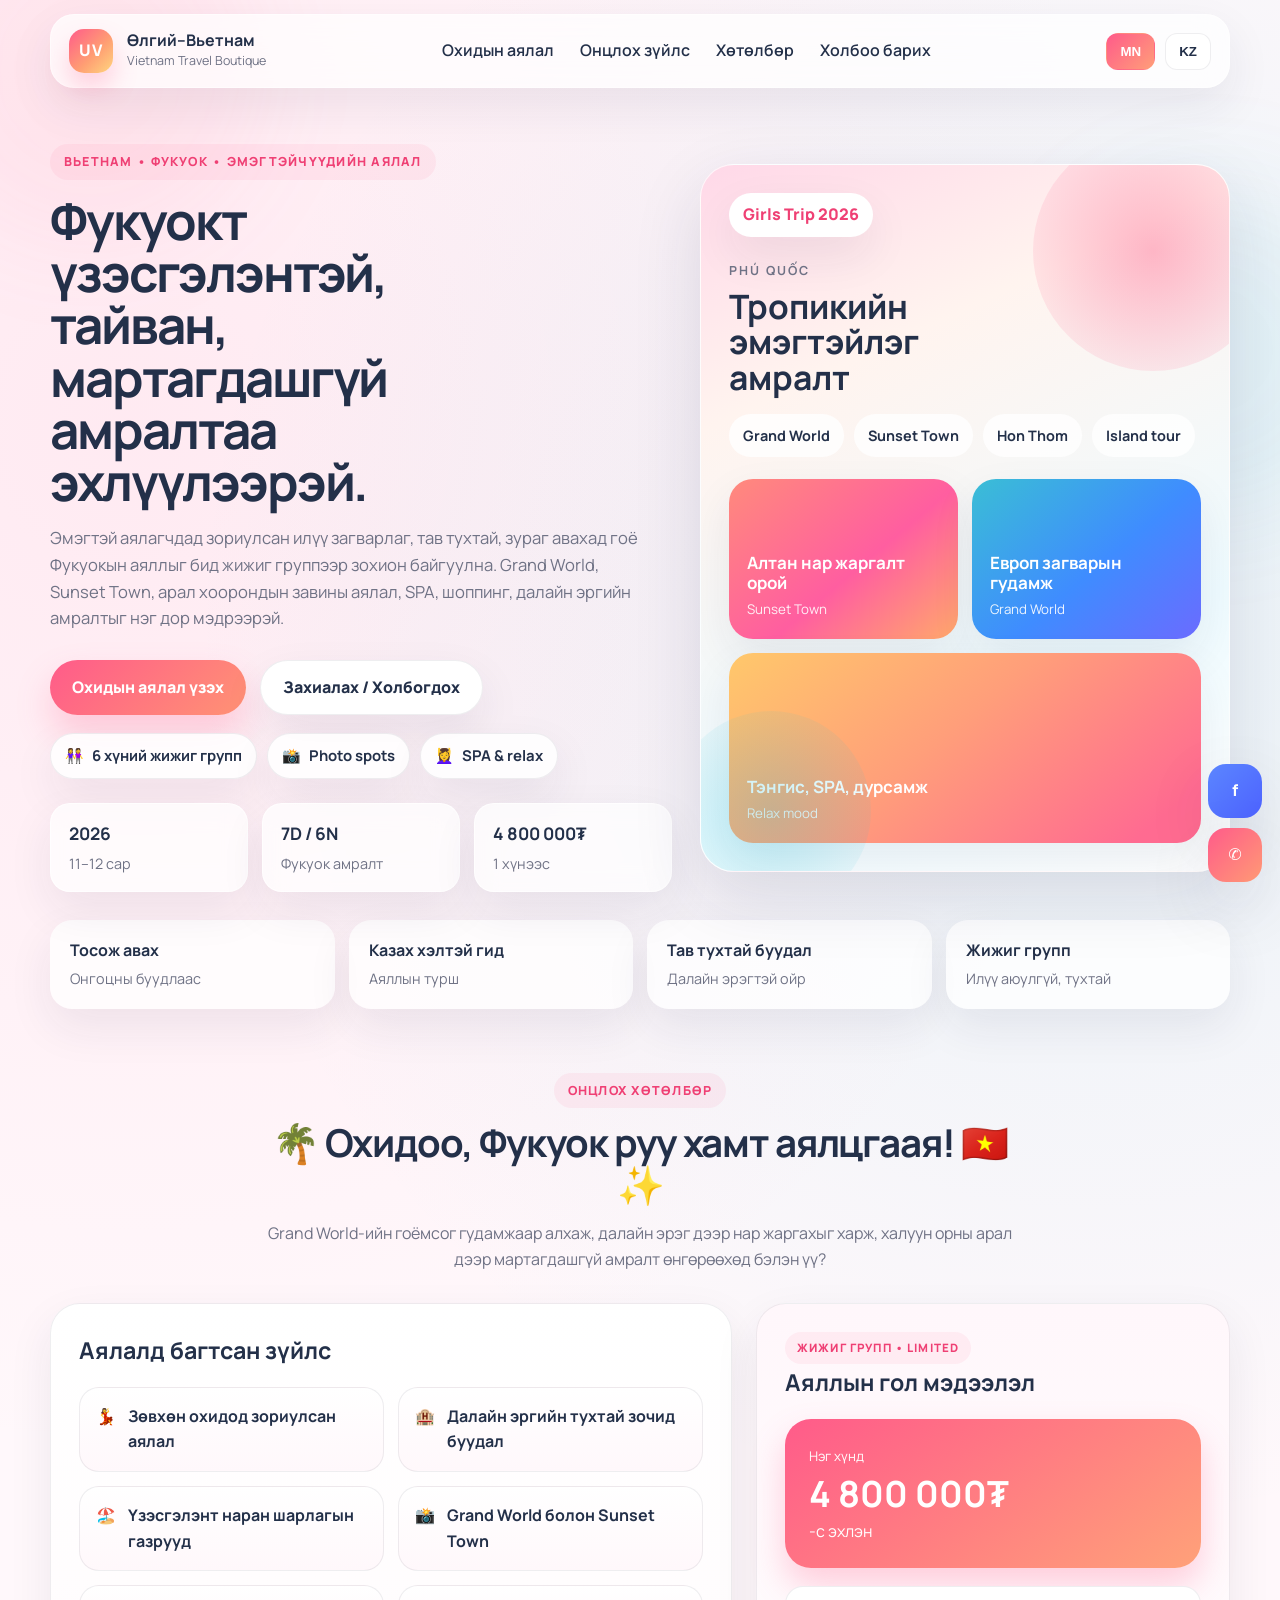
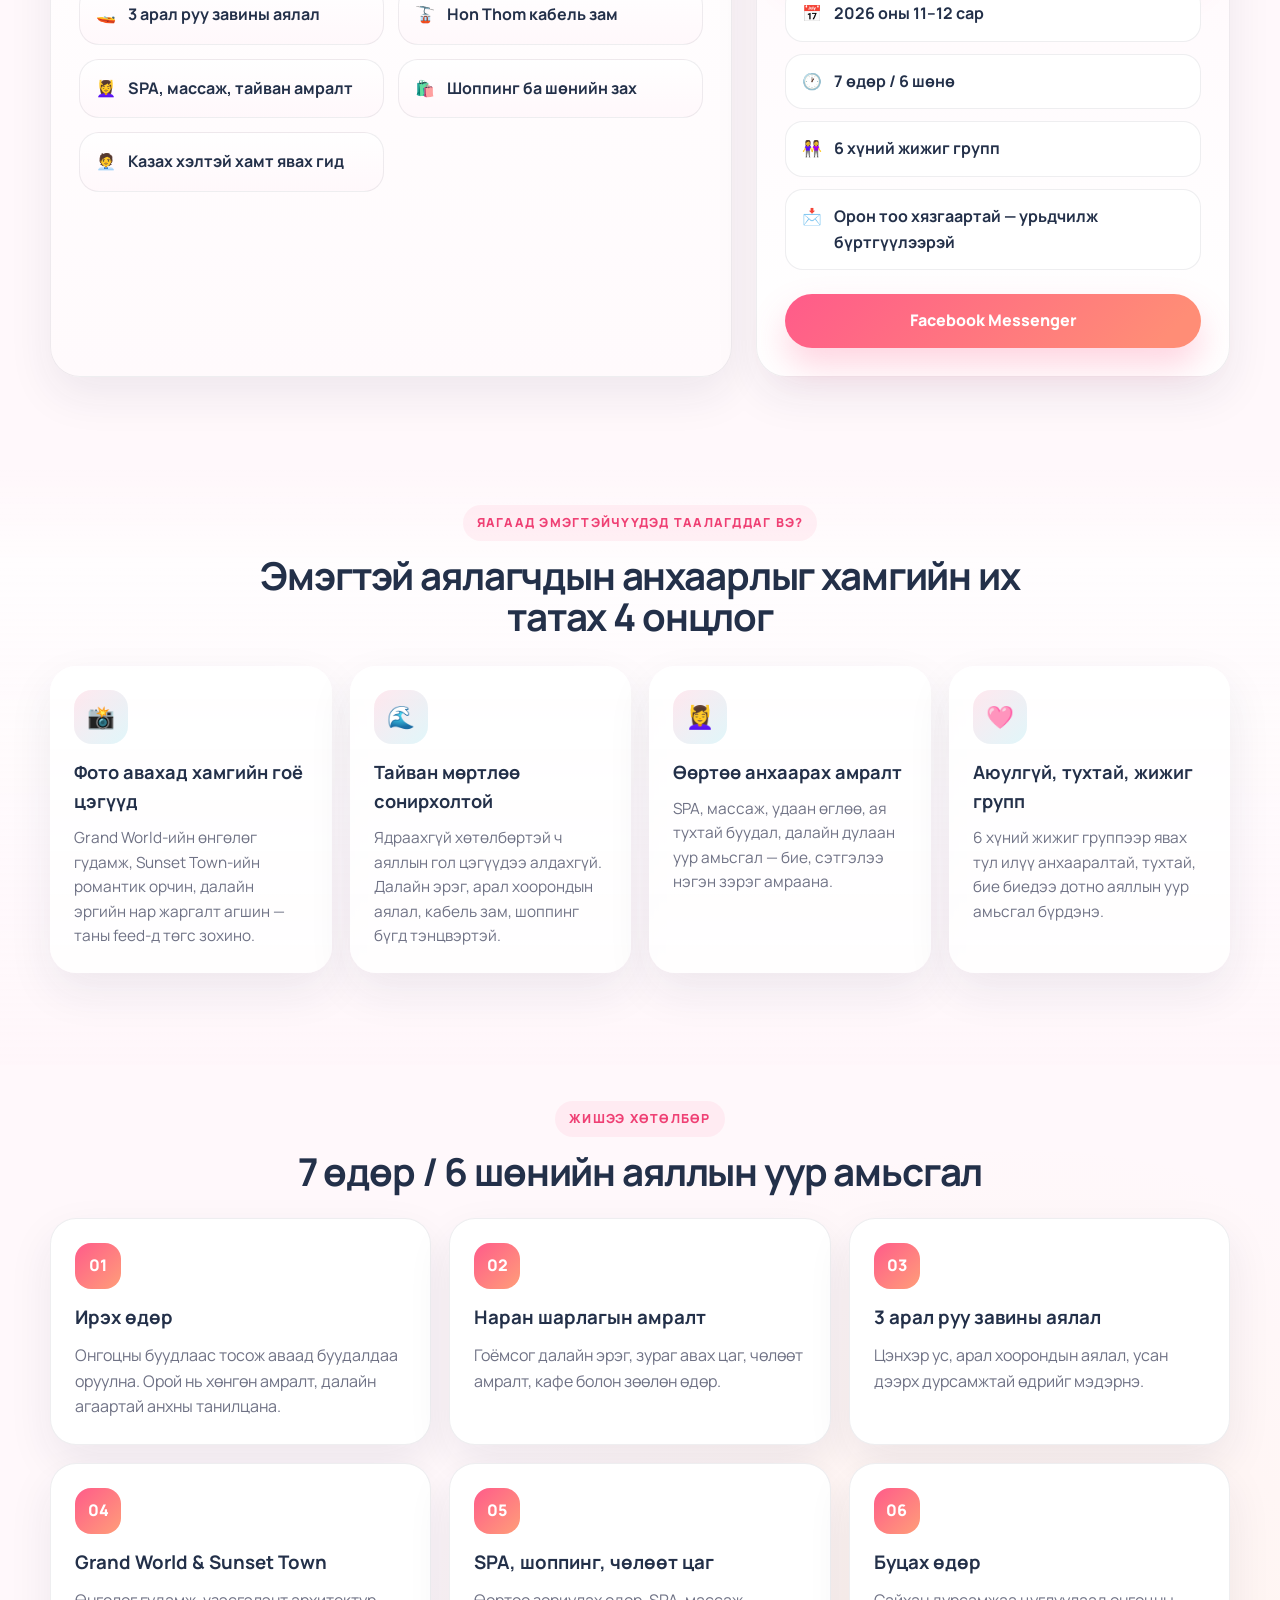
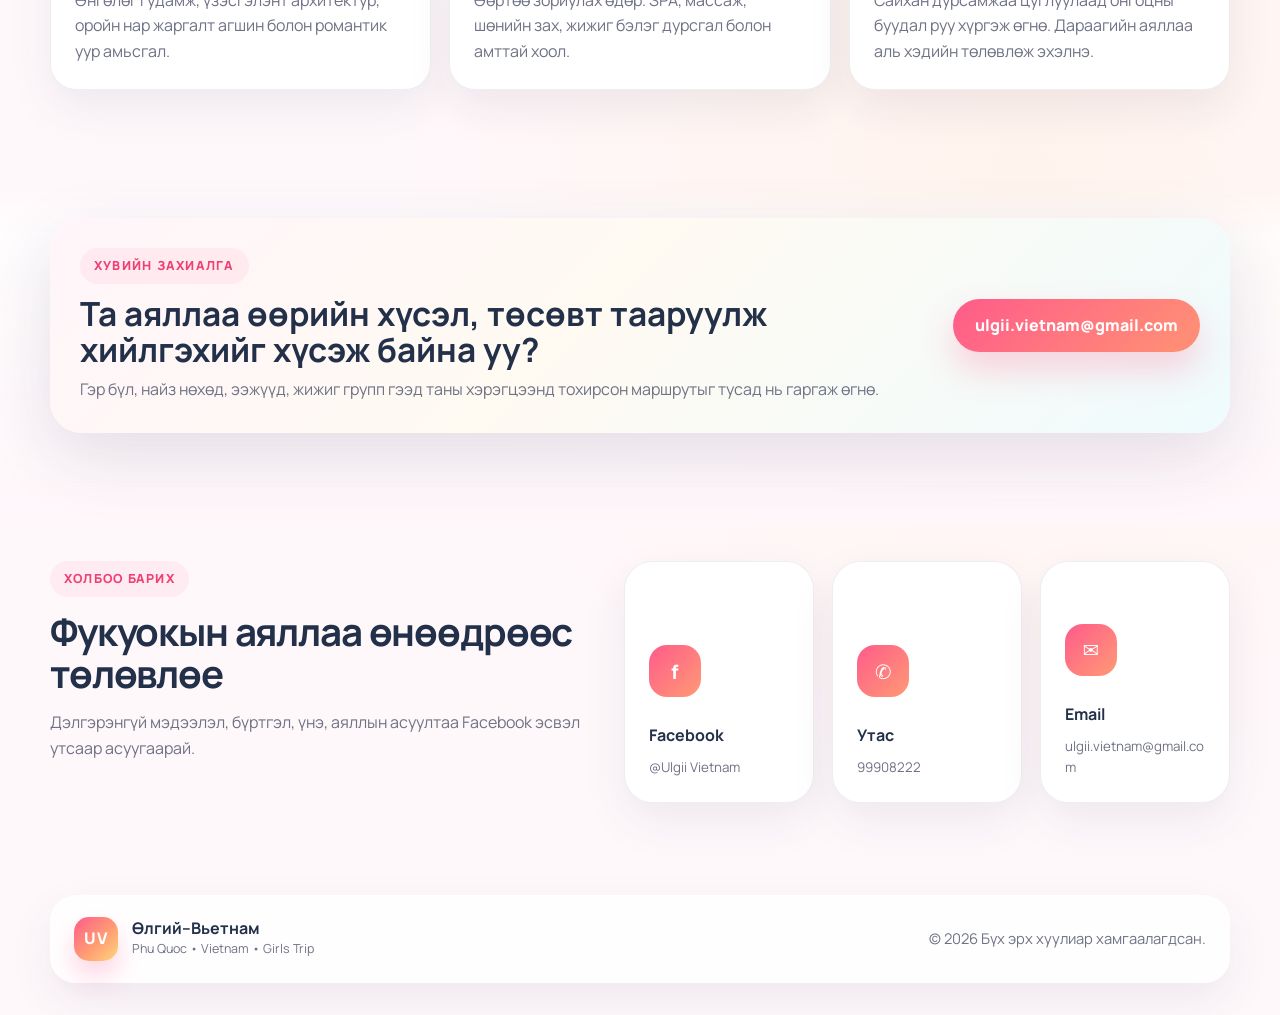
==== commit 3a2039ca: "Update Phu Quoc girls trip price to 4.8M MNT" ====
--- a/index.html
+++ b/index.html
@@ -56,7 +56,7 @@
           <div class="quick-facts">
             <div class="fact-card"><strong>2026</strong><span data-mn="11–12 сар" data-kz="қараша–желтоқсан">11–12 сар</span></div>
             <div class="fact-card"><strong>7D / 6N</strong><span data-mn="Фукуок амралт" data-kz="Фукуок демалысы">Фукуок амралт</span></div>
-            <div class="fact-card"><strong>3 990 000₮</strong><span data-mn="1 хүнээс" data-kz="1 адамға">1 хүнээс</span></div>
+            <div class="fact-card"><strong>4 800 000₮</strong><span data-mn="1 хүнээс" data-kz="1 адамға">1 хүнээс</span></div>
           </div>
         </div>
 
@@ -130,7 +130,7 @@
             </div>
             <div class="price-box">
               <small data-mn="Нэг хүнд" data-kz="Бір адамға">Нэг хүнд</small>
-              <strong>3 990 000₮</strong>
+              <strong>4 800 000₮</strong>
               <span data-mn="-с эхлэн" data-kz="-ден бастап">-с эхлэн</span>
             </div>
             <div class="detail-rows">
--- a/style.css
+++ b/style.css
@@ -1,16 +1,37 @@
 :root{
-  --ink:#14201c;--muted:#65746e;--cream:#f7f4ec;--paper:#fffdf8;--green:#0e5b46;--green2:#164e3d;
-  --mint:#dcece6;--gold:#f3b34a;--line:rgba(20,32,28,.12);--shadow:0 18px 50px rgba(28,58,48,.12)
+  --bg:#fff8fb;
+  --paper:#ffffff;
+  --paper-soft:rgba(255,255,255,0.72);
+  --ink:#233049;
+  --muted:#6f7285;
+  --line:rgba(38,44,72,0.08);
+  --primary:#ff5b8a;
+  --primary-deep:#ef4074;
+  --secondary:#24c0d8;
+  --accent:#ffc86b;
+  --shadow:0 24px 70px rgba(37,35,77,.12);
+  --shadow-soft:0 18px 45px rgba(37,35,77,.08);
+  --max:1180px;
 }
-*{box-sizing:border-box}html{scroll-behavior:smooth}body{margin:0;font-family:Manrope,system-ui,-apple-system,sans-serif;color:var(--ink);background:var(--paper);line-height:1.6}a{color:inherit;text-decoration:none}.container{width:min(1160px,calc(100% - 40px));margin:auto}
-.site-header{height:78px;display:flex;align-items:center;justify-content:space-between;padding:0 max(20px,calc((100vw - 1160px)/2));position:sticky;top:0;z-index:50;background:rgba(255,253,248,.9);backdrop-filter:blur(16px);border-bottom:1px solid rgba(20,32,28,.06)}
-.brand{display:flex;align-items:center;gap:11px}.brand-mark{width:42px;height:42px;border-radius:13px;background:var(--green);color:white;display:grid;place-items:center;font-weight:800;letter-spacing:-1px}.brand strong,.brand small{display:block}.brand strong{font-size:14px}.brand small{font-size:10px;color:var(--muted);letter-spacing:.08em;text-transform:uppercase}.desktop-nav{display:flex;gap:30px;font-size:13px;font-weight:600}.desktop-nav a:hover{color:var(--green)}.header-actions{display:flex;align-items:center;gap:6px}.lang-btn,.menu-btn{border:0;background:transparent;cursor:pointer;font:inherit}.lang-btn{padding:8px 9px;border-radius:9px;font-size:11px;font-weight:800;color:var(--muted)}.lang-btn.active{background:var(--mint);color:var(--green)}.menu-btn{display:none;font-size:23px}
-.hero{position:relative;overflow:hidden;background:linear-gradient(135deg,#f8f3e8 0%,#edf5ef 58%,#d9eee5 100%);min-height:680px;display:flex;align-items:center}.hero:after{content:"";position:absolute;inset:auto -7% -35% 40%;height:520px;border-radius:50%;background:rgba(14,91,70,.08);transform:rotate(-10deg)}.hero-content{position:relative;z-index:2;display:grid;grid-template-columns:1.08fr .92fr;gap:68px;align-items:center;padding:84px 0}.eyebrow{display:inline-block;font-size:11px;font-weight:800;letter-spacing:.18em;color:var(--green);margin-bottom:16px}.hero h1{font-size:clamp(44px,6.2vw,78px);line-height:1.03;letter-spacing:-.055em;margin:0 0 24px;max-width:780px}.hero-copy>p{font-size:17px;color:#52645d;max-width:650px;margin:0 0 31px}.hero-actions{display:flex;gap:12px;flex-wrap:wrap}.btn{display:inline-flex;align-items:center;justify-content:center;border-radius:14px;padding:14px 20px;font-size:13px;font-weight:800;transition:.2s}.btn-primary{background:var(--green);color:white;box-shadow:0 10px 28px rgba(14,91,70,.22)}.btn-primary:hover{transform:translateY(-2px);background:#0a4938}.btn-secondary{border:1px solid var(--line);background:rgba(255,255,255,.45)}.btn-secondary:hover{background:white}.trust-row{display:flex;gap:22px;flex-wrap:wrap;margin-top:26px;font-size:12px;color:var(--muted)}.trust-row>span{display:flex;gap:7px}.trust-row>span:first-letter{color:var(--green)}
-.hero-card{position:relative}.passport-card{height:410px;border-radius:34px;padding:34px;background:linear-gradient(155deg,#0f5e49,#093a2f);color:white;box-shadow:0 38px 90px rgba(15,76,59,.28);transform:rotate(2deg);position:relative;overflow:hidden}.passport-card:after{content:"";position:absolute;width:280px;height:280px;border:1px solid rgba(255,255,255,.12);border-radius:50%;right:-80px;top:80px;box-shadow:0 0 0 35px rgba(255,255,255,.035),0 0 0 70px rgba(255,255,255,.025)}.passport-top{display:flex;justify-content:space-between;font-size:12px;letter-spacing:.2em;font-weight:800}.sun{width:84px;height:84px;background:var(--gold);border-radius:50%;margin:80px auto 0;box-shadow:0 0 0 18px rgba(243,179,74,.12),0 0 0 36px rgba(243,179,74,.06)}.island-lines{position:absolute;width:360px;height:130px;border:2px solid rgba(255,255,255,.18);border-radius:50%;left:50%;bottom:52px;transform:translateX(-50%) rotate(-10deg)}.passport-bottom{position:absolute;left:34px;bottom:30px;display:flex;flex-direction:column}.passport-bottom strong{font-size:22px}.passport-bottom span{font-size:11px;opacity:.7}.mini-stats{display:grid;grid-template-columns:repeat(3,1fr);gap:10px;width:88%;margin:-28px auto 0;position:relative;z-index:3}.mini-stats div{background:white;border-radius:18px;padding:16px 10px;text-align:center;box-shadow:var(--shadow)}.mini-stats strong,.mini-stats span{display:block}.mini-stats strong{font-size:18px;color:var(--green)}.mini-stats span{font-size:10px;color:var(--muted)}
-.section{padding:105px 0}.section-heading{max-width:740px;margin:0 auto 48px;text-align:center}.section-heading.left{margin:0;text-align:left}.section-heading h2{font-size:clamp(34px,4.2vw,52px);line-height:1.12;letter-spacing:-.04em;margin:0 0 18px}.section-heading p{color:var(--muted);margin:0}.tour-grid{display:grid;grid-template-columns:repeat(3,1fr);gap:18px}.tour-card{border:1px solid var(--line);border-radius:24px;overflow:hidden;background:white;transition:.25s}.tour-card:hover{transform:translateY(-6px);box-shadow:var(--shadow)}.tour-card.featured{border-color:rgba(14,91,70,.25)}.tour-art{height:220px;display:flex;align-items:flex-end;padding:20px;font-size:11px;font-weight:800;letter-spacing:.18em;color:white;position:relative;overflow:hidden}.tour-art:before,.tour-art:after{content:"";position:absolute;border-radius:50%}.tour-art span{position:relative;z-index:2}.art-beach{background:linear-gradient(155deg,#1e9b8a,#70d1c3 58%,#f3c56a 59%)}.art-beach:before{width:150px;height:150px;background:#ffd06d;top:20px;right:25px}.art-beach:after{width:300px;height:120px;background:#136e64;bottom:-75px;left:-30px}.art-city{background:linear-gradient(160deg,#243c57,#5b7d8b)}.art-city:before{width:90px;height:180px;background:#d8a95d;bottom:-70px;right:45px;border-radius:8px 8px 0 0}.art-city:after{width:140px;height:120px;background:#365b70;bottom:-45px;left:28px;border-radius:8px 8px 0 0}.art-family{background:linear-gradient(160deg,#c77a61,#e9b17c 55%,#f5d99e)}.art-family:before{width:130px;height:130px;background:#ffe09a;top:30px;left:35px}.art-family:after{width:200px;height:100px;background:#728b65;bottom:-55px;right:-20px}.tour-body{padding:25px}.tag-row{display:flex;align-items:center;justify-content:space-between;font-size:10px;color:var(--muted);font-weight:700}.tag{padding:6px 9px;background:var(--mint);color:var(--green);border-radius:999px}.tag.muted{background:#f1eee7;color:#7a7366}.tour-body h3{font-size:20px;line-height:1.25;margin:16px 0 12px;letter-spacing:-.02em}.tour-body p{font-size:13px;color:var(--muted);min-height:84px}.text-link{font-size:12px;font-weight:800;color:var(--green)}
-.soft-section{background:#eef4f0}.feature-layout{display:grid;grid-template-columns:.9fr 1.1fr;gap:70px;align-items:start}.feature-grid{display:grid;grid-template-columns:1fr 1fr;gap:14px}.feature{background:rgba(255,255,255,.72);border:1px solid rgba(20,32,28,.08);padding:26px;border-radius:20px}.feature>span{font-size:10px;font-weight:800;color:var(--green)}.feature h3{font-size:16px;margin:18px 0 8px}.feature p{font-size:12px;color:var(--muted);margin:0}
-.custom-card{background:linear-gradient(135deg,#0d5b45,#0b3f33);border-radius:34px;padding:58px;color:white;display:flex;justify-content:space-between;align-items:center;gap:40px;box-shadow:0 28px 70px rgba(14,91,70,.18)}.custom-card>div{max-width:720px}.eyebrow.light{color:#9ed7c2}.custom-card h2{font-size:clamp(32px,4vw,52px);line-height:1.1;letter-spacing:-.04em;margin:0 0 15px}.custom-card p{margin:0;color:rgba(255,255,255,.72)}.btn-white{background:white;color:var(--green);min-width:150px}.btn-white:hover{transform:translateY(-2px)}
-.contact-section{display:grid;grid-template-columns:.85fr 1.15fr;gap:65px;align-items:center}.contact-boxes{display:grid;gap:12px}.contact-box{border:1px solid var(--line);border-radius:18px;padding:19px 21px;display:grid;grid-template-columns:44px 1fr;align-items:center;background:white}.contact-box>span{grid-row:1/3;width:36px;height:36px;border-radius:10px;background:var(--mint);color:var(--green);display:grid;place-items:center;font-weight:800}.contact-box strong{font-size:13px}.contact-box small{color:var(--muted);font-size:11px}
-footer{border-top:1px solid var(--line);padding:28px 0}.footer-inner{display:flex;align-items:center;justify-content:space-between}.footer-inner p{font-size:11px;color:var(--muted)}.footer-brand .brand-mark{width:36px;height:36px;font-size:11px}
-@media (max-width:900px){.desktop-nav{display:none}.menu-btn{display:block}.site-header.open .desktop-nav{display:flex;position:absolute;top:78px;left:0;right:0;background:var(--paper);padding:22px 20px;flex-direction:column;border-bottom:1px solid var(--line)}.hero-content{grid-template-columns:1fr;gap:55px}.hero-copy{text-align:center}.hero-copy>p{margin-left:auto;margin-right:auto}.hero-actions,.trust-row{justify-content:center}.hero-card{width:min(520px,100%);margin:auto}.tour-grid{grid-template-columns:1fr 1fr}.feature-layout,.contact-section{grid-template-columns:1fr}.custom-card{align-items:flex-start;flex-direction:column}.feature-layout{gap:38px}}
-@media (max-width:640px){.site-header{height:70px}.site-header.open .desktop-nav{top:70px}.brand strong{font-size:12px}.brand small{display:none}.brand-mark{width:36px;height:36px}.hero{min-height:auto}.hero-content{padding:65px 0 72px}.hero h1{font-size:46px}.hero-copy>p{font-size:14px}.passport-card{height:330px}.sun{margin-top:55px}.section{padding:76px 0}.tour-grid,.feature-grid{grid-template-columns:1fr}.tour-body p{min-height:auto}.custom-card{padding:35px 26px;border-radius:25px}.contact-boxes{margin-top:0}.footer-inner{gap:20px;align-items:flex-start;flex-direction:column}.mini-stats{width:94%}.container{width:min(100% - 28px,1160px)}}
+*{box-sizing:border-box}
+html{scroll-behavior:smooth}
+body{margin:0;font-family:'Manrope',system-ui,-apple-system,BlinkMacSystemFont,'Segoe UI',sans-serif;color:var(--ink);background:radial-gradient(circle at 10% 10%,rgba(255,132,173,.12),transparent 26%),radial-gradient(circle at 85% 15%,rgba(36,192,216,.10),transparent 24%),radial-gradient(circle at 80% 80%,rgba(255,200,107,.10),transparent 18%),var(--bg);line-height:1.6}
+a{text-decoration:none;color:inherit}.container{width:min(var(--max),calc(100% - 32px));margin:0 auto}
+.page-glow{position:fixed;width:340px;height:340px;border-radius:999px;filter:blur(60px);pointer-events:none;opacity:.35;z-index:-1}.glow-a{top:-100px;left:-80px;background:rgba(255,91,138,.22)}.glow-b{right:-100px;top:180px;background:rgba(36,192,216,.2)}
+.site-header{position:sticky;top:0;z-index:100;display:flex;align-items:center;justify-content:space-between;gap:18px;width:min(var(--max),calc(100% - 24px));margin:14px auto 0;padding:14px 18px;border:1px solid rgba(255,255,255,.55);border-radius:24px;background:rgba(255,255,255,.72);backdrop-filter:blur(16px);box-shadow:var(--shadow-soft)}
+.brand{display:flex;align-items:center;gap:14px;min-width:0}.brand strong{display:block;font-size:1rem;line-height:1.15}.brand small{display:block;color:var(--muted);font-size:.78rem;margin-top:2px}.brand-mark{width:44px;height:44px;border-radius:15px;display:grid;place-items:center;background:linear-gradient(135deg,var(--primary),#ff9f73 58%,#ffd67f);color:#fff;font-weight:800;letter-spacing:.06em;box-shadow:0 14px 24px rgba(255,91,138,.25)}
+.desktop-nav{display:flex;align-items:center;gap:26px}.desktop-nav a{font-weight:600;position:relative}.desktop-nav a::after{content:"";position:absolute;left:0;bottom:-8px;width:0;height:2px;border-radius:999px;background:linear-gradient(90deg,var(--primary),var(--secondary));transition:.25s}.desktop-nav a:hover::after{width:100%}.header-actions{display:flex;align-items:center;gap:10px}.lang-btn,.menu-btn{border:1px solid var(--line);background:#fff;color:var(--ink);cursor:pointer}.lang-btn{padding:10px 13px;border-radius:12px;font-weight:700}.lang-btn.active{background:linear-gradient(135deg,var(--primary),#ff9e79);color:#fff;border-color:transparent}.menu-btn{display:none;width:42px;height:42px;border-radius:12px;font-size:1.1rem}
+.hero{padding:56px 0 28px}.hero-grid{display:grid;grid-template-columns:1.08fr .92fr;gap:28px;align-items:center}.hero-copy h1{font-size:clamp(2.2rem,4vw,4.35rem);line-height:1.02;margin:14px 0 18px;letter-spacing:-.04em;max-width:12ch}.hero-lead{font-size:1.04rem;color:var(--muted);max-width:60ch}.eyebrow{display:inline-flex;padding:8px 14px;border-radius:999px;background:rgba(255,91,138,.08);color:var(--primary-deep);font-weight:800;font-size:.78rem;letter-spacing:.1em}.eyebrow.small{font-size:.72rem;padding:7px 12px}.hero-actions-row{display:flex;flex-wrap:wrap;gap:14px;margin:28px 0 18px}.btn{display:inline-flex;align-items:center;justify-content:center;gap:10px;padding:14px 22px;border-radius:999px;font-weight:800;transition:.2s}.btn:hover{transform:translateY(-1px)}.btn-primary{color:#fff;background:linear-gradient(135deg,var(--primary),#ff8d76 90%);box-shadow:0 18px 34px rgba(255,91,138,.26)}.btn-secondary{background:#fff;border:1px solid var(--line);box-shadow:var(--shadow-soft)}.btn.full{width:100%}.pill-row{display:flex;flex-wrap:wrap;gap:10px;margin-bottom:24px}.soft-pill{display:inline-flex;align-items:center;gap:8px;padding:10px 14px;border-radius:999px;background:rgba(255,255,255,.86);border:1px solid var(--line);box-shadow:var(--shadow-soft);font-weight:700;font-size:.93rem}.quick-facts{display:grid;grid-template-columns:repeat(3,1fr);gap:14px;max-width:720px}.fact-card{padding:16px 18px;border-radius:20px;background:rgba(255,255,255,.72);border:1px solid rgba(255,255,255,.7);backdrop-filter:blur(12px);box-shadow:var(--shadow-soft)}.fact-card strong{display:block;font-size:1.08rem}.fact-card span{display:block;color:var(--muted);font-size:.9rem;margin-top:4px}
+.visual-card{position:relative;overflow:hidden;border-radius:34px;box-shadow:var(--shadow);background:linear-gradient(155deg,#ffd8e8 0%,#fff4ef 28%,#eefbff 70%,#fff 100%);border:1px solid rgba(255,255,255,.7)}.main-visual{padding:28px;min-height:600px}.main-visual::before,.main-visual::after{content:"";position:absolute;border-radius:999px}.main-visual::before{width:240px;height:240px;right:-44px;top:-34px;background:radial-gradient(circle,rgba(255,95,139,.42),rgba(255,95,139,0))}.main-visual::after{width:200px;height:200px;left:-30px;bottom:-40px;background:radial-gradient(circle,rgba(36,192,216,.25),rgba(36,192,216,0))}.visual-badge{display:inline-flex;padding:9px 14px;border-radius:999px;background:#fff;color:var(--primary-deep);font-weight:800;box-shadow:var(--shadow-soft)}.visual-title{margin:24px 0 18px}.visual-title span{display:block;color:var(--muted);font-weight:700;letter-spacing:.16em;font-size:.78rem}.visual-title h2{font-size:2.1rem;line-height:1.06;margin:8px 0 0;max-width:10ch}.visual-tags{display:flex;flex-wrap:wrap;gap:10px;margin-bottom:22px}.visual-tags span{padding:10px 14px;border-radius:999px;background:rgba(255,255,255,.82);font-weight:700;font-size:.9rem}.mini-gallery{display:grid;grid-template-columns:repeat(2,1fr);gap:14px}.mini-card{min-height:160px;border-radius:24px;padding:18px;display:flex;flex-direction:column;justify-content:flex-end;color:#fff;box-shadow:var(--shadow-soft)}.mini-card strong{font-size:1.06rem;line-height:1.2}.mini-card small{opacity:.9;margin-top:6px}.mini-one{background:linear-gradient(140deg,#ff8a7c,#ff5ea0 56%,#ffa96b)}.mini-two{background:linear-gradient(140deg,#3abed5,#3f8cff 55%,#6b6bff)}.mini-three{grid-column:1/-1;background:linear-gradient(140deg,#ffc86b,#ff9e7a 45%,#ff6b91 90%);min-height:190px}
+.trust-strip{display:grid;grid-template-columns:repeat(4,1fr);gap:14px;margin-top:28px}.trust-strip div{padding:18px 20px;border-radius:22px;background:rgba(255,255,255,.76);box-shadow:var(--shadow-soft)}.trust-strip strong{display:block}.trust-strip span{display:block;color:var(--muted);font-size:.9rem;margin-top:4px}
+.section{padding:36px 0 92px}.alt-section{background:linear-gradient(180deg,rgba(255,255,255,0),rgba(255,255,255,.68) 16%,rgba(255,246,250,.95) 100%)}.section-heading{max-width:780px;margin-bottom:26px}.section-heading.center{text-align:center;margin-inline:auto}.section-heading h2{font-size:clamp(1.8rem,3vw,3rem);line-height:1.08;margin:14px 0 12px;letter-spacing:-.03em}.section-heading p{color:var(--muted)}
+.girls-grid{display:grid;grid-template-columns:1.18fr .82fr;gap:24px;margin-top:30px}.girls-panel{border-radius:30px;padding:28px;background:#fff;box-shadow:var(--shadow-soft);border:1px solid var(--line)}.soft-panel{background:linear-gradient(180deg,#fff,#fffafc)}.girls-panel h3{font-size:1.45rem;margin:0 0 18px}.list-grid{display:grid;grid-template-columns:repeat(2,minmax(0,1fr));gap:14px}.list-item{display:flex;align-items:flex-start;gap:12px;padding:16px;border-radius:20px;background:linear-gradient(180deg,#fff,#fff8fb);border:1px solid var(--line)}.list-item p{margin:0;font-weight:700}.price-panel{background:linear-gradient(180deg,#fff7fb,#fff)}.price-box{margin:18px 0;padding:24px;border-radius:26px;background:linear-gradient(145deg,var(--primary),#ffa179);color:#fff;box-shadow:0 18px 34px rgba(255,91,138,.28)}.price-box strong{display:block;font-size:2.25rem;line-height:1.05;margin:6px 0}.detail-rows{display:grid;gap:12px;margin:18px 0 24px}.detail-row{display:flex;gap:12px;padding:14px 16px;border-radius:18px;background:#fff;border:1px solid var(--line)}.detail-row p{margin:0;font-weight:700}
+.highlight-grid{display:grid;grid-template-columns:repeat(4,1fr);gap:18px;margin-top:28px}.highlight-card{padding:24px;border-radius:26px;background:rgba(255,255,255,.85);box-shadow:var(--shadow-soft)}.icon-wrap{width:54px;height:54px;border-radius:18px;display:grid;place-items:center;font-size:1.4rem;background:linear-gradient(135deg,rgba(255,91,138,.14),rgba(36,192,216,.14));margin-bottom:14px}.highlight-card h3{font-size:1.14rem;margin:0 0 10px}.highlight-card p{margin:0;color:var(--muted);font-size:.96rem}
+.journey-grid{display:grid;grid-template-columns:repeat(3,1fr);gap:18px}.journey-step{padding:24px;border-radius:26px;background:#fff;border:1px solid var(--line);box-shadow:var(--shadow-soft)}.journey-step span{display:inline-grid;place-items:center;width:46px;height:46px;border-radius:16px;background:linear-gradient(135deg,var(--primary),#ff9e79);color:#fff;font-weight:800;margin-bottom:14px}.journey-step h3{margin:0 0 10px}.journey-step p{margin:0;color:var(--muted)}
+.cta-banner{display:grid;grid-template-columns:1.2fr auto;gap:18px;align-items:center;padding:30px;border-radius:32px;background:linear-gradient(135deg,#fff5fa,#fffaf2 45%,#effbfd);box-shadow:var(--shadow)}.cta-banner h2{margin:12px 0 10px;font-size:clamp(1.6rem,2.6vw,2.5rem);line-height:1.08}.cta-banner p{margin:0;color:var(--muted)}
+.contact-wrap{display:grid;grid-template-columns:.95fr 1.05fr;gap:26px}.contact-grid{display:grid;grid-template-columns:repeat(3,1fr);gap:18px}.contact-card{padding:24px;border-radius:28px;background:#fff;border:1px solid var(--line);box-shadow:var(--shadow-soft);min-height:190px;display:flex;flex-direction:column;justify-content:flex-end;gap:8px}.contact-card span{width:52px;height:52px;border-radius:18px;display:grid;place-items:center;background:linear-gradient(135deg,var(--primary),#ff9a75);color:#fff;font-size:1.22rem;font-weight:800;margin-bottom:18px}.contact-card small{color:var(--muted);word-break:break-word}
+.floating-actions{position:fixed;right:18px;bottom:18px;display:grid;gap:10px;z-index:120}.float-btn{width:54px;height:54px;border-radius:18px;display:grid;place-items:center;color:#fff;font-weight:800;box-shadow:var(--shadow)}.messenger{background:linear-gradient(135deg,#5b86ff,#4d62ff)}.phone{background:linear-gradient(135deg,var(--primary),#ff9a75)}
+.site-footer{padding:0 0 32px}.footer-inner{display:flex;justify-content:space-between;align-items:center;gap:18px;padding:22px 24px;border-radius:26px;background:rgba(255,255,255,.8);box-shadow:var(--shadow-soft)}.footer-inner p{margin:0;color:var(--muted);font-size:.92rem}
+@media(max-width:1080px){.hero-grid,.girls-grid,.contact-wrap,.cta-banner{grid-template-columns:1fr}.highlight-grid{grid-template-columns:repeat(2,1fr)}.journey-grid{grid-template-columns:repeat(2,1fr)}.trust-strip{grid-template-columns:repeat(2,1fr)}}
+@media(max-width:820px){.menu-btn{display:inline-grid;place-items:center}.desktop-nav{display:none;position:absolute;top:calc(100% + 10px);left:0;right:0;flex-direction:column;align-items:flex-start;gap:0;width:100%;padding:10px;background:rgba(255,255,255,.96);border-radius:22px;box-shadow:var(--shadow-soft)}.site-header.open .desktop-nav{display:flex}.desktop-nav a{width:100%;padding:14px 16px}.hero{padding-top:32px}.quick-facts,.highlight-grid,.journey-grid,.contact-grid,.list-grid,.trust-strip{grid-template-columns:1fr}.main-visual{min-height:unset}.mini-gallery{grid-template-columns:1fr}.mini-three{grid-column:auto}.section{padding:28px 0 72px}.footer-inner{flex-direction:column;align-items:flex-start}}
+@media(max-width:560px){.brand small{display:none}.hero-actions-row,.pill-row{flex-direction:column;align-items:stretch}.btn{width:100%}.main-visual{padding:22px}.visual-title h2{font-size:1.75rem}}
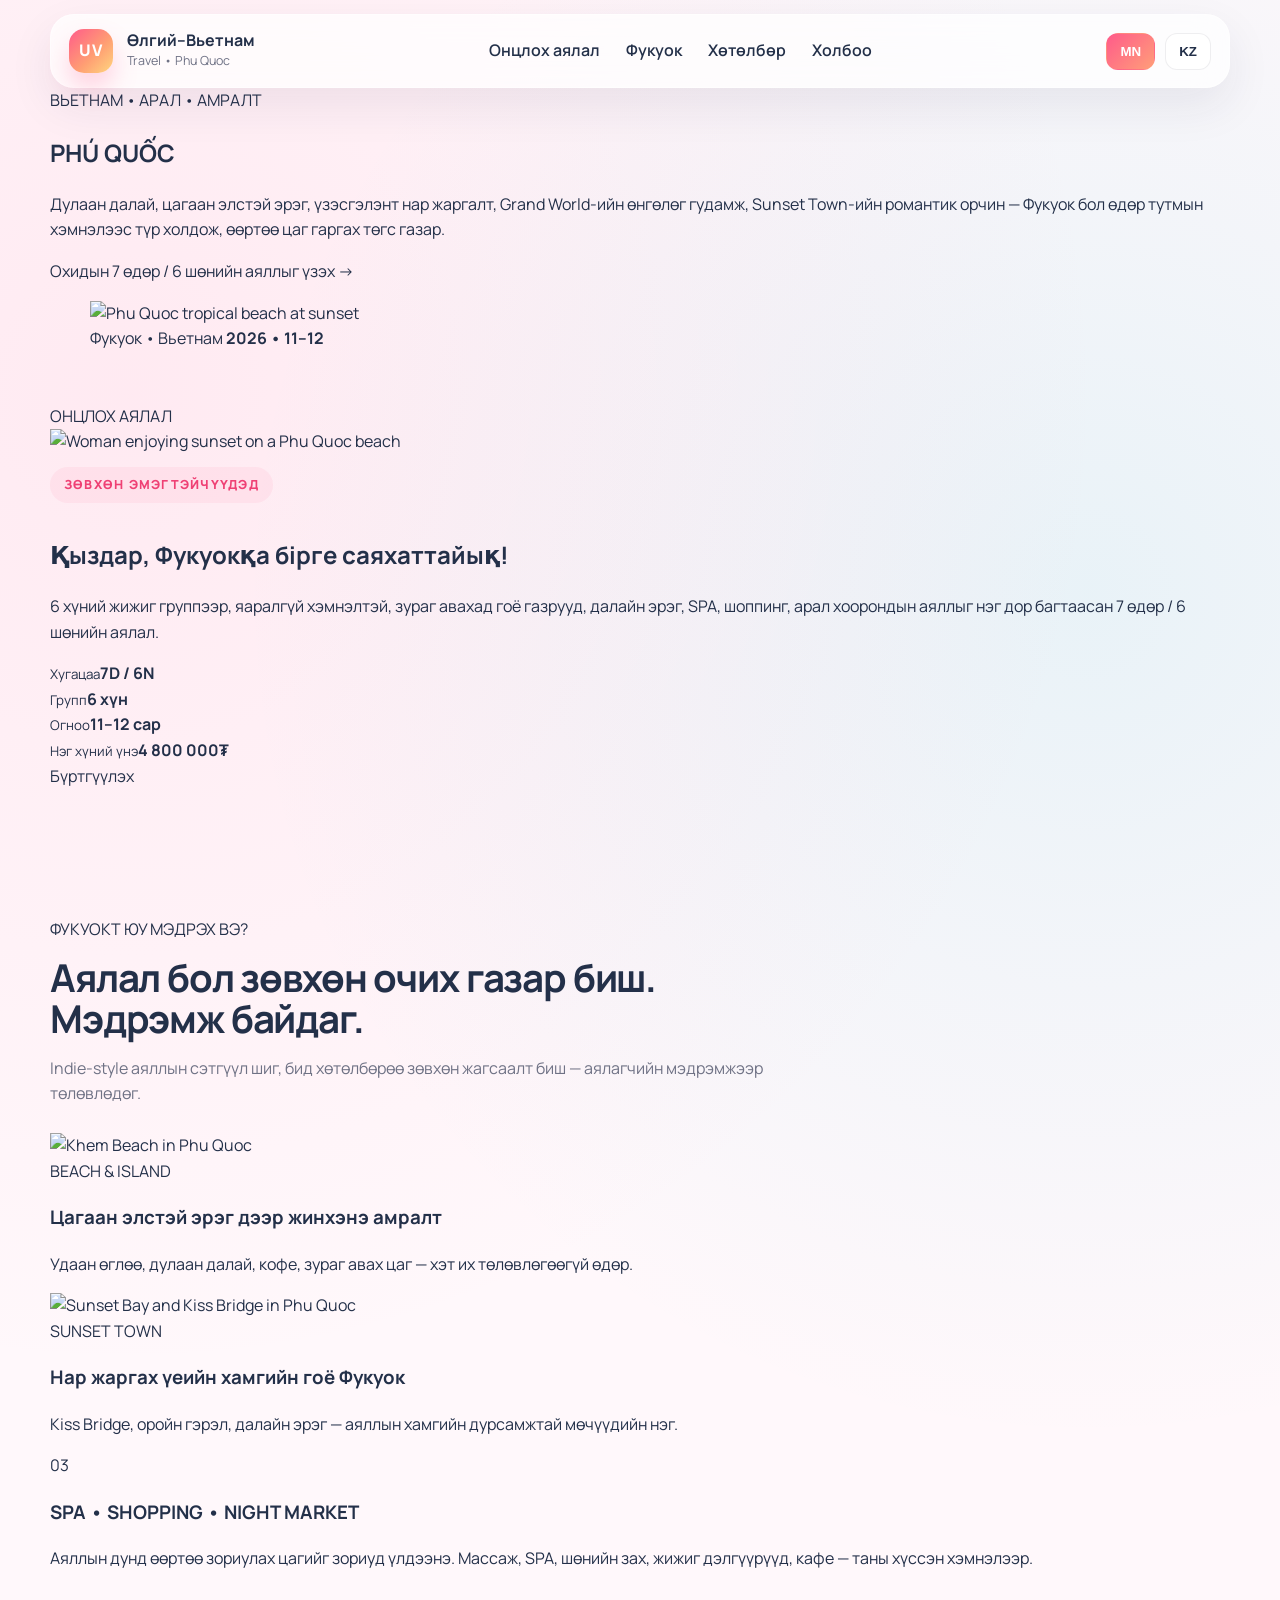
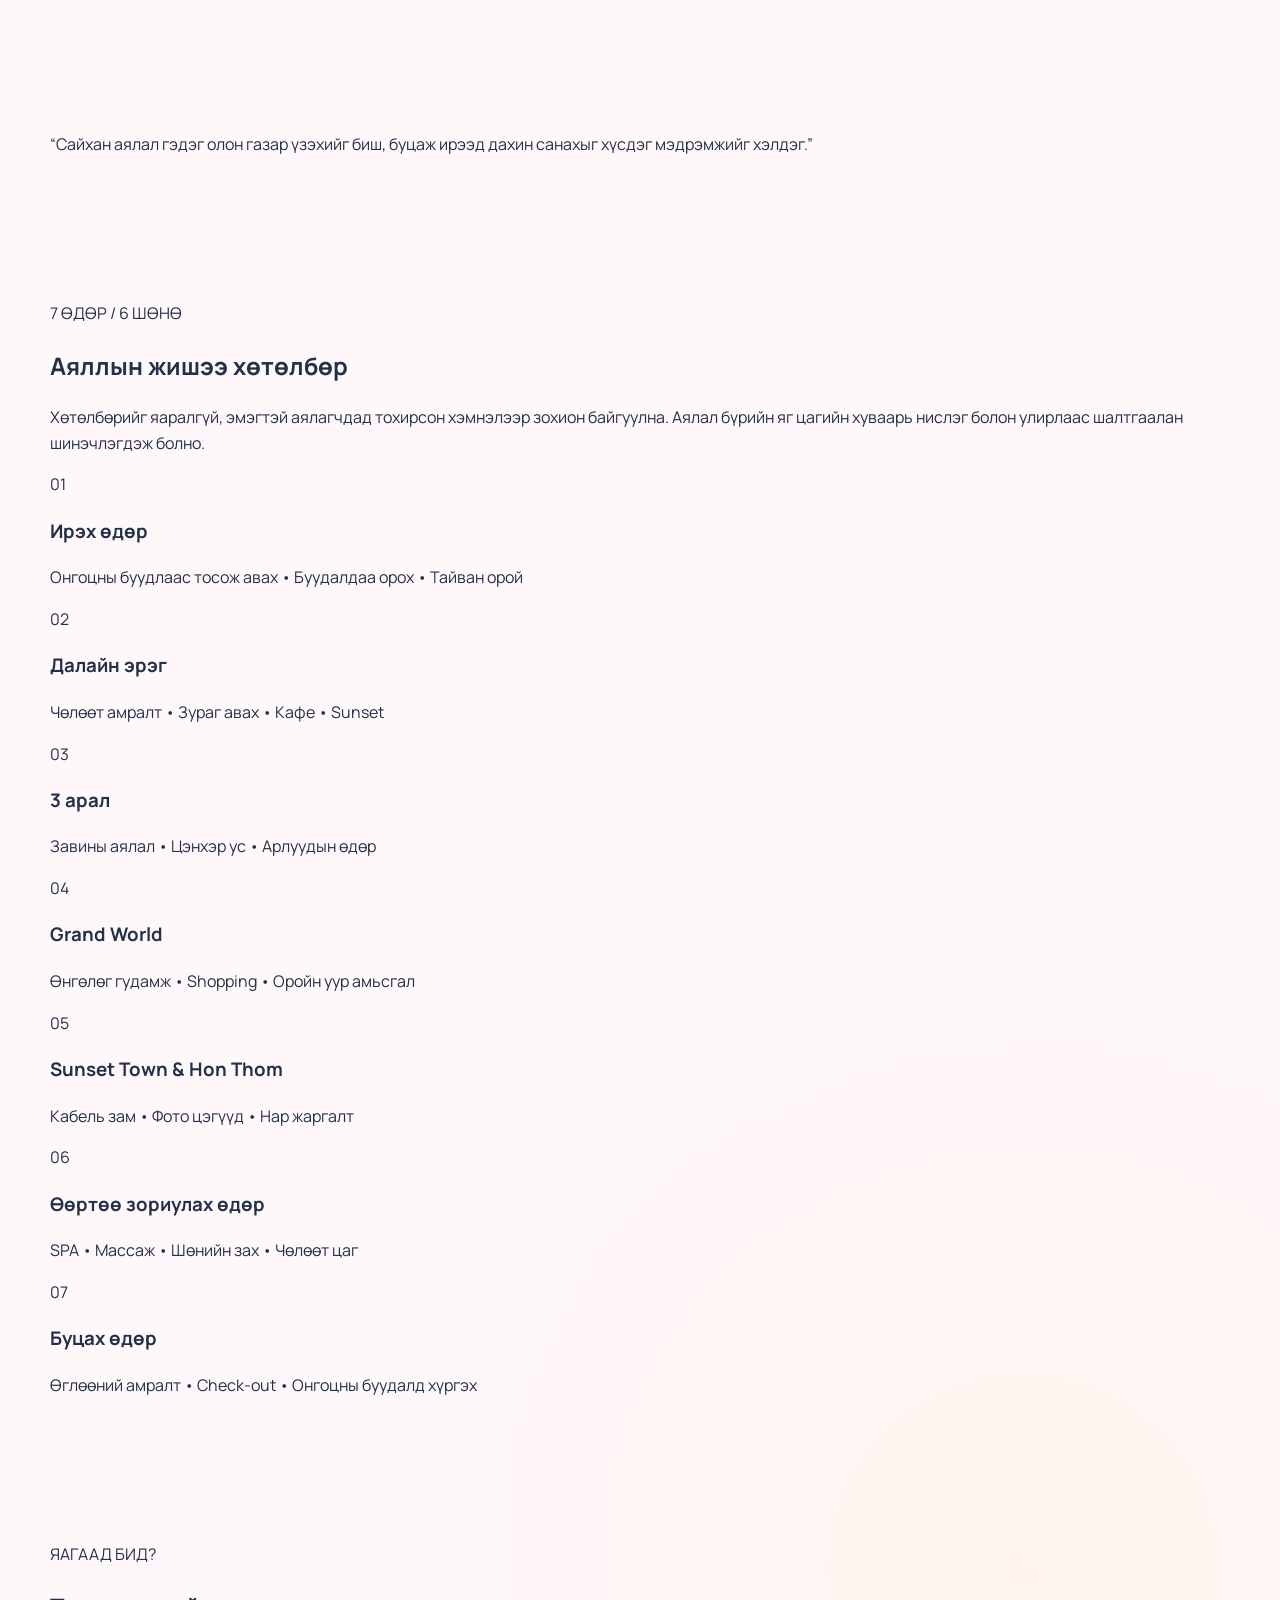
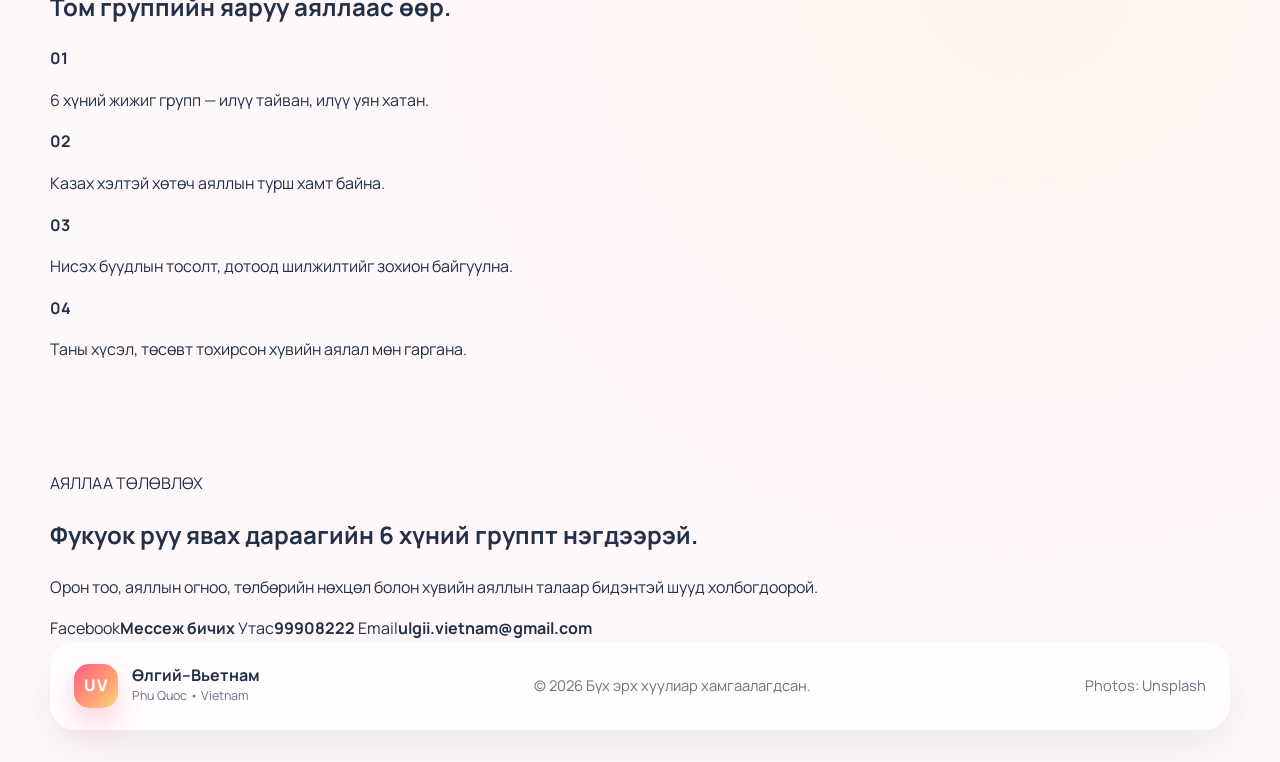
==== commit 53f0818b: "Redesign site with editorial Indie Traveller-inspired layout" ====
--- a/index.html
+++ b/index.html
@@ -3,28 +3,25 @@
 <head>
   <meta charset="utf-8" />
   <meta name="viewport" content="width=device-width, initial-scale=1" />
-  <meta name="description" content="Өлгий–Вьетнам аялал: Фукуок руу охидын аялал, гэр бүл болон хувийн аяллыг таны хүсэл, төсөвт тохируулан зохион байгуулна." />
-  <title>Өлгий–Вьетнам Аялал</title>
+  <meta name="description" content="Өлгий–Вьетнам аялал: Фукуокын охидын аялал, гэр бүл болон хувийн аяллыг таны хүсэл, төсөвт тохируулан зохион байгуулна." />
+  <title>Өлгий–Вьетнам | Phu Quoc Travel</title>
   <link rel="preconnect" href="https://fonts.googleapis.com">
   <link rel="preconnect" href="https://fonts.gstatic.com" crossorigin>
-  <link href="https://fonts.googleapis.com/css2?family=Manrope:wght@400;500;600;700;800&display=swap" rel="stylesheet">
+  <link href="https://fonts.googleapis.com/css2?family=DM+Serif+Display&family=Manrope:wght@400;500;600;700;800&display=swap" rel="stylesheet">
   <link rel="stylesheet" href="style.css" />
 </head>
 <body>
-  <div class="page-glow glow-a"></div>
-  <div class="page-glow glow-b"></div>
-
   <header class="site-header">
     <a class="brand" href="#top" aria-label="Өлгий Вьетнам нүүр хуудас">
       <span class="brand-mark">UV</span>
-      <span><strong>Өлгий–Вьетнам</strong><small>Vietnam Travel Boutique</small></span>
+      <span class="brand-copy"><strong>Өлгий–Вьетнам</strong><small>Travel • Phu Quoc</small></span>
     </a>
 
     <nav class="desktop-nav" aria-label="Үндсэн цэс">
-      <a href="#girls-trip" data-mn="Охидын аялал" data-kz="Қыздар саяхаты">Охидын аялал</a>
-      <a href="#highlights" data-mn="Онцлох зүйлс" data-kz="Ерекшеліктер">Онцлох зүйлс</a>
-      <a href="#journey" data-mn="Хөтөлбөр" data-kz="Бағдарлама">Хөтөлбөр</a>
-      <a href="#contact" data-mn="Холбоо барих" data-kz="Байланыс">Холбоо барих</a>
+      <a href="#featured" data-mn="Онцлох аялал" data-kz="Таңдаулы саяхат">Онцлох аялал</a>
+      <a href="#experiences" data-mn="Фукуок" data-kz="Фукуок">Фукуок</a>
+      <a href="#itinerary" data-mn="Хөтөлбөр" data-kz="Бағдарлама">Хөтөлбөр</a>
+      <a href="#contact" data-mn="Холбоо" data-kz="Байланыс">Холбоо</a>
     </nav>
 
     <div class="header-actions">
@@ -35,242 +32,155 @@
   </header>
 
   <main id="top">
-    <section class="hero hero-luxe">
-      <div class="container hero-grid">
-        <div class="hero-copy">
-          <span class="eyebrow" data-mn="ВЬЕТНАМ • ФУКУОК • ЭМЭГТЭЙЧҮҮДИЙН АЯЛАЛ" data-kz="ВЬЕТНАМ • ФУКУОК • ҚЫЗДАР САЯХАТЫ">ВЬЕТНАМ • ФУКУОК • ЭМЭГТЭЙЧҮҮДИЙН АЯЛАЛ</span>
-          <h1 data-mn="Фукуокт үзэсгэлэнтэй, тайван, мартагдашгүй амралтаа эхлүүлээрэй." data-kz="Фукуокта әдемі, жайлы және есте қаларлық демалысқа шығыңыз.">Фукуокт үзэсгэлэнтэй, тайван, мартагдашгүй амралтаа эхлүүлээрэй.</h1>
-          <p class="hero-lead" data-mn="Эмэгтэй аялагчдад зориулсан илүү загварлаг, тав тухтай, зураг авахад гоё Фукуокын аяллыг бид жижиг группээр зохион байгуулна. Grand World, Sunset Town, арал хоорондын завины аялал, SPA, шоппинг, далайн эргийн амралтыг нэг дор мэдрээрэй." data-kz="Әйел саяхатшыларға арналған стильді, жайлы және фотоға әдемі Фукуок сапарын шағын топпен ұйымдастырамыз. Grand World, Sunset Town, аралдарға қайықпен серуен, SPA, шопинг және теңіз жағасындағы демалыс — бәрі бір сапарда.">Эмэгтэй аялагчдад зориулсан илүү загварлаг, тав тухтай, зураг авахад гоё Фукуокын аяллыг бид жижиг группээр зохион байгуулна. Grand World, Sunset Town, арал хоорондын завины аялал, SPA, шоппинг, далайн эргийн амралтыг нэг дор мэдрээрэй.</p>
+    <section class="destination-hero container">
+      <div class="hero-kicker" data-mn="ВЬЕТНАМ • АРАЛ • АМРАЛТ" data-kz="ВЬЕТНАМ • АРАЛ • ДЕМАЛЫС">ВЬЕТНАМ • АРАЛ • АМРАЛТ</div>
+      <h1>PHÚ QUỐC</h1>
+      <div class="hero-intro">
+        <p data-mn="Дулаан далай, цагаан элстэй эрэг, үзэсгэлэнт нар жаргалт, Grand World-ийн өнгөлөг гудамж, Sunset Town-ийн романтик орчин — Фукуок бол өдөр тутмын хэмнэлээс түр холдож, өөртөө цаг гаргах төгс газар." data-kz="Жылы теңіз, ақ құмды жағажай, әсем күн батуы, Grand World-тың түрлі-түсті көшелері және Sunset Town-ның романтикалық атмосферасы — Фукуок күнделікті тіршіліктен демалып, өзіңізге уақыт бөлуге тамаша орын.">Дулаан далай, цагаан элстэй эрэг, үзэсгэлэнт нар жаргалт, Grand World-ийн өнгөлөг гудамж, Sunset Town-ийн романтик орчин — Фукуок бол өдөр тутмын хэмнэлээс түр холдож, өөртөө цаг гаргах төгс газар.</p>
+        <a class="text-cta" href="#featured"><span data-mn="Охидын 7 өдөр / 6 шөнийн аяллыг үзэх" data-kz="Қыздарға арналған 7 күн / 6 түн сапарын көру">Охидын 7 өдөр / 6 шөнийн аяллыг үзэх</span> →</a>
+      </div>
 
-          <div class="hero-actions-row">
-            <a class="btn btn-primary" href="#girls-trip" data-mn="Охидын аялал үзэх" data-kz="Қыздар сапарын көру">Охидын аялал үзэх</a>
-            <a class="btn btn-secondary" href="#contact" data-mn="Захиалах / Холбогдох" data-kz="Тіркелу / Хабарласу">Захиалах / Холбогдох</a>
+      <figure class="hero-image-wrap">
+        <img class="hero-image" src="https://images.unsplash.com/photo-1693282814784-649be45a459b?auto=format&amp;fit=crop&amp;q=82&amp;w=2200" alt="Phu Quoc tropical beach at sunset" />
+        <figcaption>
+          <span data-mn="Фукуок • Вьетнам" data-kz="Фукуок • Вьетнам">Фукуок • Вьетнам</span>
+          <strong>2026 • 11–12</strong>
+        </figcaption>
+      </figure>
+    </section>
+
+    <section id="featured" class="section container">
+      <div class="section-label" data-mn="ОНЦЛОХ АЯЛАЛ" data-kz="ТАҢДАУЛЫ САЯХАТ">ОНЦЛОХ АЯЛАЛ</div>
+      <div class="featured-grid">
+        <div class="featured-photo">
+          <img src="https://images.unsplash.com/photo-1640943333316-bf0f241bad1d?auto=format&amp;fit=crop&amp;q=82&amp;w=1400" alt="Woman enjoying sunset on a Phu Quoc beach" />
+        </div>
+
+        <div class="featured-copy">
+          <p class="eyebrow" data-mn="ЗӨВХӨН ЭМЭГТЭЙЧҮҮДЭД" data-kz="ТЕК ӘЙЕЛДЕРГЕ">ЗӨВХӨН ЭМЭГТЭЙЧҮҮДЭД</p>
+          <h2 data-mn="Қыздар, Фукуокқа бірге саяхаттайық!" data-kz="Қыздар, Фукуокқа бірге саяхаттайық!">Қыздар, Фукуокқа бірге саяхаттайық!</h2>
+          <p class="lead" data-mn="6 хүний жижиг группээр, яаралгүй хэмнэлтэй, зураг авахад гоё газрууд, далайн эрэг, SPA, шоппинг, арал хоорондын аяллыг нэг дор багтаасан 7 өдөр / 6 шөнийн аялал." data-kz="6 қыздан тұратын шағын топпен, асықпайтын қарқында, фотоға әдемі орындар, жағажай, SPA, шопинг және аралдарға саяхатты қамтитын 7 күн / 6 түндік бағдарлама.">6 хүний жижиг группээр, яаралгүй хэмнэлтэй, зураг авахад гоё газрууд, далайн эрэг, SPA, шоппинг, арал хоорондын аяллыг нэг дор багтаасан 7 өдөр / 6 шөнийн аялал.</p>
+
+          <div class="trip-facts">
+            <div><small data-mn="Хугацаа" data-kz="Ұзақтығы">Хугацаа</small><strong>7D / 6N</strong></div>
+            <div><small data-mn="Групп" data-kz="Топ">Групп</small><strong data-mn="6 хүн" data-kz="6 қыз">6 хүн</strong></div>
+            <div><small data-mn="Огноо" data-kz="Күні">Огноо</small><strong data-mn="11–12 сар" data-kz="Қараша–желтоқсан">11–12 сар</strong></div>
           </div>
 
-          <div class="pill-row">
-            <span class="soft-pill">👭 <span data-mn="6 хүний жижиг групп" data-kz="6 қыздан тұратын шағын топ">6 хүний жижиг групп</span></span>
-            <span class="soft-pill">📸 <span data-mn="Photo spots" data-kz="Фотоға әдемі орындар">Photo spots</span></span>
-            <span class="soft-pill">💆‍♀️ <span data-mn="SPA & relax" data-kz="SPA & relax">SPA & relax</span></span>
-          </div>
-
-          <div class="quick-facts">
-            <div class="fact-card"><strong>2026</strong><span data-mn="11–12 сар" data-kz="қараша–желтоқсан">11–12 сар</span></div>
-            <div class="fact-card"><strong>7D / 6N</strong><span data-mn="Фукуок амралт" data-kz="Фукуок демалысы">Фукуок амралт</span></div>
-            <div class="fact-card"><strong>4 800 000₮</strong><span data-mn="1 хүнээс" data-kz="1 адамға">1 хүнээс</span></div>
-          </div>
-        </div>
-
-        <div class="hero-visual">
-          <div class="visual-card main-visual">
-            <div class="visual-badge">Girls Trip 2026</div>
-            <div class="visual-title">
-              <span>PHÚ QUỐC</span>
-              <h2 data-mn="Тропикийн эмэгтэйлэг амралт" data-kz="Тропикалық қыздар демалысы">Тропикийн эмэгтэйлэг амралт</h2>
-            </div>
-            <div class="visual-tags">
-              <span>Grand World</span>
-              <span>Sunset Town</span>
-              <span>Hon Thom</span>
-              <span>Island tour</span>
-            </div>
-            <div class="mini-gallery">
-              <div class="mini-card mini-one">
-                <strong data-mn="Алтан нар жаргалт орой" data-kz="Күн батуы мен жылы кеш">Алтан нар жаргалт орой</strong>
-                <small data-mn="Sunset Town" data-kz="Sunset Town">Sunset Town</small>
-              </div>
-              <div class="mini-card mini-two">
-                <strong data-mn="Европ загварын гудамж" data-kz="Еуропа стиліндегі көшелер">Европ загварын гудамж</strong>
-                <small>Grand World</small>
-              </div>
-              <div class="mini-card mini-three">
-                <strong data-mn="Тэнгис, SPA, дурсамж" data-kz="Теңіз, SPA, естелік">Тэнгис, SPA, дурсамж</strong>
-                <small data-mn="Relax mood" data-kz="Relax mood">Relax mood</small>
-              </div>
-            </div>
-          </div>
-        </div>
-      </div>
-
-      <div class="container trust-strip">
-        <div><strong data-mn="Тосож авах" data-kz="Күтіп алу">Тосож авах</strong><span data-mn="Онгоцны буудлаас" data-kz="Әуежайдан">Онгоцны буудлаас</span></div>
-        <div><strong data-mn="Казах хэлтэй гид" data-kz="Қазақ тілді гид">Казах хэлтэй гид</strong><span data-mn="Аяллын турш" data-kz="Сапар бойы">Аяллын турш</span></div>
-        <div><strong data-mn="Тав тухтай буудал" data-kz="Жайлы қонақүй">Тав тухтай буудал</strong><span data-mn="Далайн эрэгтэй ойр" data-kz="Теңіз жағасына жақын">Далайн эрэгтэй ойр</span></div>
-        <div><strong data-mn="Жижиг групп" data-kz="Шағын топ">Жижиг групп</strong><span data-mn="Илүү аюулгүй, тухтай" data-kz="Жайлы әрі қауіпсіз">Илүү аюулгүй, тухтай</span></div>
-      </div>
-    </section>
-
-    <section id="girls-trip" class="section">
-      <div class="container feature-shell">
-        <div class="section-heading center">
-          <span class="eyebrow" data-mn="ОНЦЛОХ ХӨТӨЛБӨР" data-kz="ТАҢДАУЛЫ БАҒДАРЛАМА">ОНЦЛОХ ХӨТӨЛБӨР</span>
-          <h2 data-mn="🌴 Охидоо, Фукуок руу хамт аялцгаая! 🇻🇳✨" data-kz="🌴 Қыздар, Фукуокқа бірге саяхаттайық! 🇻🇳✨">🌴 Охидоо, Фукуок руу хамт аялцгаая! 🇻🇳✨</h2>
-          <p data-mn="Grand World-ийн гоёмсог гудамжаар алхаж, далайн эрэг дээр нар жаргахыг харж, халуун орны арал дээр мартагдашгүй амралт өнгөрөөхөд бэлэн үү?" data-kz="Grand World-тың әсем көшелерімен серуендеп, теңіз жағасында күннің батуын тамашалап, тропикалық аралдарда ұмытылмас демалыс өткізуге дайынсыз ба?">Grand World-ийн гоёмсог гудамжаар алхаж, далайн эрэг дээр нар жаргахыг харж, халуун орны арал дээр мартагдашгүй амралт өнгөрөөхөд бэлэн үү?</p>
-        </div>
-
-        <div class="girls-grid">
-          <div class="girls-panel soft-panel">
-            <h3 data-mn="Аялалд багтсан зүйлс" data-kz="Сапарға кіретіндер">Аялалд багтсан зүйлс</h3>
-            <div class="list-grid">
-              <div class="list-item"><span>💃</span><p data-mn="Зөвхөн охидод зориулсан аялал" data-kz="Тек қыздарға арналған саяхат">Зөвхөн охидод зориулсан аялал</p></div>
-              <div class="list-item"><span>🏨</span><p data-mn="Далайн эргийн тухтай зочид буудал" data-kz="Теңіз жағалауындағы жайлы қонақүй">Далайн эргийн тухтай зочид буудал</p></div>
-              <div class="list-item"><span>🏖️</span><p data-mn="Үзэсгэлэнт наран шарлагын газрууд" data-kz="Әсем жағажайлар">Үзэсгэлэнт наран шарлагын газрууд</p></div>
-              <div class="list-item"><span>📸</span><p data-mn="Grand World болон Sunset Town" data-kz="Grand World және Sunset Town">Grand World болон Sunset Town</p></div>
-              <div class="list-item"><span>🚤</span><p data-mn="3 арал руу завины аялал" data-kz="Үш аралға қайықпен саяхат">3 арал руу завины аялал</p></div>
-              <div class="list-item"><span>🚡</span><p data-mn="Hon Thom кабель зам" data-kz="Hon Thom аспалы жолы">Hon Thom кабель зам</p></div>
-              <div class="list-item"><span>💆‍♀️</span><p data-mn="SPA, массаж, тайван амралт" data-kz="SPA, массаж және тыныш демалыс">SPA, массаж, тайван амралт</p></div>
-              <div class="list-item"><span>🛍️</span><p data-mn="Шоппинг ба шөнийн зах" data-kz="Шопинг және түнгі базар">Шоппинг ба шөнийн зах</p></div>
-              <div class="list-item"><span>🧑‍💼</span><p data-mn="Казах хэлтэй хамт явах гид" data-kz="Сапар бойы бірге жүретін қазақ тілді гид">Казах хэлтэй хамт явах гид</p></div>
-            </div>
-          </div>
-
-          <div class="girls-panel price-panel">
-            <div class="price-top">
-              <span class="eyebrow small" data-mn="ЖИЖИГ ГРУПП • LIMITED" data-kz="ШАҒЫН ТОП • LIMITED">ЖИЖИГ ГРУПП • LIMITED</span>
-              <h3 data-mn="Аяллын гол мэдээлэл" data-kz="Сапардың негізгі ақпараты">Аяллын гол мэдээлэл</h3>
-            </div>
-            <div class="price-box">
-              <small data-mn="Нэг хүнд" data-kz="Бір адамға">Нэг хүнд</small>
-              <strong>4 800 000₮</strong>
-              <span data-mn="-с эхлэн" data-kz="-ден бастап">-с эхлэн</span>
-            </div>
-            <div class="detail-rows">
-              <div class="detail-row"><span>📅</span><p data-mn="2026 оны 11–12 сар" data-kz="2026 жылғы қараша–желтоқсан">2026 оны 11–12 сар</p></div>
-              <div class="detail-row"><span>🕐</span><p data-mn="7 өдөр / 6 шөнө" data-kz="7 күн / 6 түн">7 өдөр / 6 шөнө</p></div>
-              <div class="detail-row"><span>👭</span><p data-mn="6 хүний жижиг групп" data-kz="Бар болғаны 6 қыздан тұратын шағын топ">6 хүний жижиг групп</p></div>
-              <div class="detail-row"><span>📩</span><p data-mn="Орон тоо хязгаартай — урьдчилж бүртгүүлээрэй" data-kz="Орын саны шектеулі — алдын ала тіркеліңіз">Орон тоо хязгаартай — урьдчилж бүртгүүлээрэй</p></div>
-            </div>
-            <a class="btn btn-primary full" href="https://www.facebook.com/profile.php?id=61594274105420" target="_blank" rel="noopener">Facebook Messenger</a>
+          <div class="price-line">
+            <div><small data-mn="Нэг хүний үнэ" data-kz="Бір адамға">Нэг хүний үнэ</small><strong>4 800 000₮</strong></div>
+            <a class="btn-dark" href="https://www.facebook.com/profile.php?id=61594274105420" target="_blank" rel="noopener" data-mn="Бүртгүүлэх" data-kz="Тіркелу">Бүртгүүлэх</a>
           </div>
         </div>
       </div>
     </section>
 
-    <section id="highlights" class="section alt-section">
+    <section id="experiences" class="section editorial-section">
       <div class="container">
-        <div class="section-heading center">
-          <span class="eyebrow" data-mn="ЯАГААД ЭМЭГТЭЙЧҮҮДЭД ТААЛАГДДАГ ВЭ?" data-kz="НЕЛІКТЕН ӘЙЕЛДЕР ҰНАТАДЫ?">ЯАГААД ЭМЭГТЭЙЧҮҮДЭД ТААЛАГДДАГ ВЭ?</span>
-          <h2 data-mn="Эмэгтэй аялагчдын анхаарлыг хамгийн их татах 4 онцлог" data-kz="Әйел саяхатшыларды бірден қызықтыратын 4 ерекшелік">Эмэгтэй аялагчдын анхаарлыг хамгийн их татах 4 онцлог</h2>
+        <div class="section-heading split-heading">
+          <div>
+            <div class="section-label" data-mn="ФУКУОКТ ЮУ МЭДРЭХ ВЭ?" data-kz="ФУКУОКТА НЕ КӨРЕСІЗ?">ФУКУОКТ ЮУ МЭДРЭХ ВЭ?</div>
+            <h2 data-mn="Аялал бол зөвхөн очих газар биш. Мэдрэмж байдаг." data-kz="Саяхат — тек баратын жер емес. Ол — сезім.">Аялал бол зөвхөн очих газар биш. Мэдрэмж байдаг.</h2>
+          </div>
+          <p data-mn="Indie-style аяллын сэтгүүл шиг, бид хөтөлбөрөө зөвхөн жагсаалт биш — аялагчийн мэдрэмжээр төлөвлөдөг." data-kz="Саяхат журналы секілді біз бағдарламаны жай тізім емес, саяхатшының сезімімен құрастырамыз.">Indie-style аяллын сэтгүүл шиг, бид хөтөлбөрөө зөвхөн жагсаалт биш — аялагчийн мэдрэмжээр төлөвлөдөг.</p>
         </div>
 
-        <div class="highlight-grid">
-          <article class="highlight-card">
-            <div class="icon-wrap">📸</div>
-            <h3 data-mn="Фото авахад хамгийн гоё цэгүүд" data-kz="Фотоға ең әдемі орындар">Фото авахад хамгийн гоё цэгүүд</h3>
-            <p data-mn="Grand World-ийн өнгөлөг гудамж, Sunset Town-ийн романтик орчин, далайн эргийн нар жаргалт агшин — таны feed-д төгс зохино." data-kz="Grand World-тың түрлі-түсті көшелері, Sunset Town-ның романтикалық атмосферасы және жағажайдағы күн батуы — фотоға өте әдемі.">Grand World-ийн өнгөлөг гудамж, Sunset Town-ийн романтик орчин, далайн эргийн нар жаргалт агшин — таны feed-д төгс зохино.</p>
+        <div class="story-grid">
+          <article class="story-card story-large">
+            <img src="https://images.unsplash.com/photo-1732243395944-cb3ff9311091?auto=format&amp;fit=crop&amp;q=82&amp;w=1600" alt="Khem Beach in Phu Quoc" />
+            <div class="story-copy">
+              <span data-mn="BEACH & ISLAND" data-kz="BEACH & ISLAND">BEACH & ISLAND</span>
+              <h3 data-mn="Цагаан элстэй эрэг дээр жинхэнэ амралт" data-kz="Ақ құмды жағажайдағы шынайы демалыс">Цагаан элстэй эрэг дээр жинхэнэ амралт</h3>
+              <p data-mn="Удаан өглөө, дулаан далай, кофе, зураг авах цаг — хэт их төлөвлөгөөгүй өдөр." data-kz="Асықпайтын таң, жылы теңіз, кофе және фотоға уақыт — артық асығыстықсыз күн.">Удаан өглөө, дулаан далай, кофе, зураг авах цаг — хэт их төлөвлөгөөгүй өдөр.</p>
+            </div>
           </article>
-          <article class="highlight-card">
-            <div class="icon-wrap">🌊</div>
-            <h3 data-mn="Тайван мөртлөө сонирхолтой" data-kz="Жайлы әрі қызықты">Тайван мөртлөө сонирхолтой</h3>
-            <p data-mn="Ядраахгүй хөтөлбөртэй ч аяллын гол цэгүүдээ алдахгүй. Далайн эрэг, арал хоорондын аялал, кабель зам, шоппинг бүгд тэнцвэртэй." data-kz="Бағдарлама шаршатпайды, бірақ ең әдемі жерлердің бәрін қамтиды: жағажай, арал туры, кабель жолы және шопинг.">Ядраахгүй хөтөлбөртэй ч аяллын гол цэгүүдээ алдахгүй. Далайн эрэг, арал хоорондын аялал, кабель зам, шоппинг бүгд тэнцвэртэй.</p>
+
+          <article class="story-card">
+            <img src="https://images.unsplash.com/photo-1704268391361-1b2eedf8a955?auto=format&amp;fit=crop&amp;q=82&amp;w=1200" alt="Sunset Bay and Kiss Bridge in Phu Quoc" />
+            <div class="story-copy">
+              <span data-mn="SUNSET TOWN" data-kz="SUNSET TOWN">SUNSET TOWN</span>
+              <h3 data-mn="Нар жаргах үеийн хамгийн гоё Фукуок" data-kz="Күн батардағы ең әдемі Фукуок">Нар жаргах үеийн хамгийн гоё Фукуок</h3>
+              <p data-mn="Kiss Bridge, оройн гэрэл, далайн эрэг — аяллын хамгийн дурсамжтай мөчүүдийн нэг." data-kz="Kiss Bridge, кешкі жарық пен теңіз — сапардың ең есте қаларлық сәттерінің бірі.">Kiss Bridge, оройн гэрэл, далайн эрэг — аяллын хамгийн дурсамжтай мөчүүдийн нэг.</p>
+            </div>
           </article>
-          <article class="highlight-card">
-            <div class="icon-wrap">💆‍♀️</div>
-            <h3 data-mn="Өөртөө анхаарах амралт" data-kz="Өзіңізге көңіл бөлетін демалыс">Өөртөө анхаарах амралт</h3>
-            <p data-mn="SPA, массаж, удаан өглөө, ая тухтай буудал, далайн дулаан уур амьсгал — бие, сэтгэлээ нэгэн зэрэг амраана." data-kz="SPA, массаж, жайлы қонақүй, асықпайтын таң және тропикалық атмосфера — дене мен жанға бірдей демалыс береді.">SPA, массаж, удаан өглөө, ая тухтай буудал, далайн дулаан уур амьсгал — бие, сэтгэлээ нэгэн зэрэг амраана.</p>
-          </article>
-          <article class="highlight-card">
-            <div class="icon-wrap">🩷</div>
-            <h3 data-mn="Аюулгүй, тухтай, жижиг групп" data-kz="Қауіпсіз, жайлы, шағын топ">Аюулгүй, тухтай, жижиг групп</h3>
-            <p data-mn="6 хүний жижиг группээр явах тул илүү анхааралтай, тухтай, бие биедээ дотно аяллын уур амьсгал бүрдэнэ." data-kz="6 адамнан тұратын шағын топ сапарды жайлы, қауіпсіз және бір-біріне жақын атмосферада өткізеді.">6 хүний жижиг группээр явах тул илүү анхааралтай, тухтай, бие биедээ дотно аяллын уур амьсгал бүрдэнэ.</p>
+
+          <article class="story-card text-card">
+            <div class="text-card-inner">
+              <span>03</span>
+              <h3 data-mn="SPA • SHOPPING • NIGHT MARKET" data-kz="SPA • SHOPPING • NIGHT MARKET">SPA • SHOPPING • NIGHT MARKET</h3>
+              <p data-mn="Аяллын дунд өөртөө зориулах цагийг зориуд үлдээнэ. Массаж, SPA, шөнийн зах, жижиг дэлгүүрүүд, кафе — таны хүссэн хэмнэлээр." data-kz="Сапар ортасында өзіңізге арнайы уақыт қалдырамыз. Массаж, SPA, түнгі базар, шағын дүкендер мен кафе — өз қалауыңызша.">Аяллын дунд өөртөө зориулах цагийг зориуд үлдээнэ. Массаж, SPA, шөнийн зах, жижиг дэлгүүрүүд, кафе — таны хүссэн хэмнэлээр.</p>
+            </div>
           </article>
         </div>
       </div>
     </section>
 
-    <section id="journey" class="section">
-      <div class="container">
-        <div class="section-heading center">
-          <span class="eyebrow" data-mn="ЖИШЭЭ ХӨТӨЛБӨР" data-kz="ҮЛГІ БАҒДАРЛАМА">ЖИШЭЭ ХӨТӨЛБӨР</span>
-          <h2 data-mn="7 өдөр / 6 шөнийн аяллын уур амьсгал" data-kz="7 күн / 6 түн сапарының атмосферасы">7 өдөр / 6 шөнийн аяллын уур амьсгал</h2>
+    <section class="section container">
+      <div class="quote-block">
+        <p data-mn="“Сайхан аялал гэдэг олон газар үзэхийг биш, буцаж ирээд дахин санахыг хүсдэг мэдрэмжийг хэлдэг.”" data-kz="“Жақсы саяхат — көп жер көру емес, үйге қайтқан соң қайта еске алғыңыз келетін сезім.”">“Сайхан аялал гэдэг олон газар үзэхийг биш, буцаж ирээд дахин санахыг хүсдэг мэдрэмжийг хэлдэг.”</p>
+      </div>
+    </section>
+
+    <section id="itinerary" class="section itinerary-section">
+      <div class="container itinerary-layout">
+        <div class="itinerary-intro">
+          <div class="section-label" data-mn="7 ӨДӨР / 6 ШӨНӨ" data-kz="7 КҮН / 6 ТҮН">7 ӨДӨР / 6 ШӨНӨ</div>
+          <h2 data-mn="Аяллын жишээ хөтөлбөр" data-kz="Сапардың үлгі бағдарламасы">Аяллын жишээ хөтөлбөр</h2>
+          <p data-mn="Хөтөлбөрийг яаралгүй, эмэгтэй аялагчдад тохирсон хэмнэлээр зохион байгуулна. Аялал бүрийн яг цагийн хуваарь нислэг болон улирлаас шалтгаалан шинэчлэгдэж болно." data-kz="Бағдарламаны асықпайтын, әйел саяхатшыларға қолайлы қарқынмен ұйымдастырамыз. Нақты уақыт кестесі рейс пен маусымға қарай өзгеруі мүмкін.">Хөтөлбөрийг яаралгүй, эмэгтэй аялагчдад тохирсон хэмнэлээр зохион байгуулна. Аялал бүрийн яг цагийн хуваарь нислэг болон улирлаас шалтгаалан шинэчлэгдэж болно.</p>
         </div>
 
-        <div class="journey-grid">
-          <div class="journey-step">
-            <span>01</span>
-            <h3 data-mn="Ирэх өдөр" data-kz="Келу күні">Ирэх өдөр</h3>
-            <p data-mn="Онгоцны буудлаас тосож аваад буудалдаа оруулна. Орой нь хөнгөн амралт, далайн агаартай анхны танилцана." data-kz="Әуежайдан күтіп алып, қонақүйге орналастырамыз. Кешке жеңіл демалыс пен арал атмосферасымен танысу.">Онгоцны буудлаас тосож аваад буудалдаа оруулна. Орой нь хөнгөн амралт, далайн агаартай анхны танилцана.</p>
-          </div>
-          <div class="journey-step">
-            <span>02</span>
-            <h3 data-mn="Наран шарлагын амралт" data-kz="Жағажай демалысы">Наран шарлагын амралт</h3>
-            <p data-mn="Гоёмсог далайн эрэг, зураг авах цаг, чөлөөт амралт, кафе болон зөөлөн өдөр." data-kz="Әсем жағажай, фотоға түсу уақыты, еркін демалыс және жайлы күн.">Гоёмсог далайн эрэг, зураг авах цаг, чөлөөт амралт, кафе болон зөөлөн өдөр.</p>
-          </div>
-          <div class="journey-step">
-            <span>03</span>
-            <h3 data-mn="3 арал руу завины аялал" data-kz="3 аралға қайықпен саяхат">3 арал руу завины аялал</h3>
-            <p data-mn="Цэнхэр ус, арал хоорондын аялал, усан дээрх дурсамжтай өдрийг мэдэрнэ." data-kz="Көгілдір теңіз, аралдарға серуен және судың үстіндегі әсерлі күн.">Цэнхэр ус, арал хоорондын аялал, усан дээрх дурсамжтай өдрийг мэдэрнэ.</p>
-          </div>
-          <div class="journey-step">
-            <span>04</span>
-            <h3 data-mn="Grand World & Sunset Town" data-kz="Grand World & Sunset Town">Grand World & Sunset Town</h3>
-            <p data-mn="Өнгөлөг гудамж, үзэсгэлэнт архитектур, оройн нар жаргалт агшин болон романтик уур амьсгал." data-kz="Түрлі-түсті көшелер, әдемі сәулет, күн батуы және романтикалық атмосфера.">Өнгөлөг гудамж, үзэсгэлэнт архитектур, оройн нар жаргалт агшин болон романтик уур амьсгал.</p>
-          </div>
-          <div class="journey-step">
-            <span>05</span>
-            <h3 data-mn="SPA, шоппинг, чөлөөт цаг" data-kz="SPA, шопинг, бос уақыт">SPA, шоппинг, чөлөөт цаг</h3>
-            <p data-mn="Өөртөө зориулах өдөр. SPA, массаж, шөнийн зах, жижиг бэлэг дурсгал болон амттай хоол." data-kz="Өзіңізге арналған күн: SPA, массаж, түнгі базар, шағын сыйлықтар мен дәмді ас.">Өөртөө зориулах өдөр. SPA, массаж, шөнийн зах, жижиг бэлэг дурсгал болон амттай хоол.</p>
-          </div>
-          <div class="journey-step">
-            <span>06</span>
-            <h3 data-mn="Буцах өдөр" data-kz="Қайту күні">Буцах өдөр</h3>
-            <p data-mn="Сайхан дурсамжаа цуглуулаад онгоцны буудал руу хүргэж өгнө. Дараагийн аяллаа аль хэдийн төлөвлөж эхэлнэ." data-kz="Жақсы естеліктермен әуежайға шығарып саламыз. Келесі сапар туралы ойлай бастайсыз.">Сайхан дурсамжаа цуглуулаад онгоцны буудал руу хүргэж өгнө. Дараагийн аяллаа аль хэдийн төлөвлөж эхэлнэ.</p>
-          </div>
+        <div class="timeline">
+          <article><span>01</span><div><h3 data-mn="Ирэх өдөр" data-kz="Келу күні">Ирэх өдөр</h3><p data-mn="Онгоцны буудлаас тосож авах • Буудалдаа орох • Тайван орой" data-kz="Әуежайдан күтіп алу • Қонақүйге орналасу • Жайлы кеш">Онгоцны буудлаас тосож авах • Буудалдаа орох • Тайван орой</p></div></article>
+          <article><span>02</span><div><h3 data-mn="Далайн эрэг" data-kz="Жағажай">Далайн эрэг</h3><p data-mn="Чөлөөт амралт • Зураг авах • Кафе • Sunset" data-kz="Еркін демалыс • Фото • Кафе • Sunset">Чөлөөт амралт • Зураг авах • Кафе • Sunset</p></div></article>
+          <article><span>03</span><div><h3 data-mn="3 арал" data-kz="3 арал">3 арал</h3><p data-mn="Завины аялал • Цэнхэр ус • Арлуудын өдөр" data-kz="Қайық саяхаты • Көгілдір су • Аралдар күні">Завины аялал • Цэнхэр ус • Арлуудын өдөр</p></div></article>
+          <article><span>04</span><div><h3>Grand World</h3><p data-mn="Өнгөлөг гудамж • Shopping • Оройн уур амьсгал" data-kz="Түрлі-түсті көшелер • Shopping • Кешкі атмосфера">Өнгөлөг гудамж • Shopping • Оройн уур амьсгал</p></div></article>
+          <article><span>05</span><div><h3>Sunset Town & Hon Thom</h3><p data-mn="Кабель зам • Фото цэгүүд • Нар жаргалт" data-kz="Аспалы жол • Фото орындар • Күн батуы">Кабель зам • Фото цэгүүд • Нар жаргалт</p></div></article>
+          <article><span>06</span><div><h3 data-mn="Өөртөө зориулах өдөр" data-kz="Өзіңізге арналған күн">Өөртөө зориулах өдөр</h3><p data-mn="SPA • Массаж • Шөнийн зах • Чөлөөт цаг" data-kz="SPA • Массаж • Түнгі базар • Бос уақыт">SPA • Массаж • Шөнийн зах • Чөлөөт цаг</p></div></article>
+          <article><span>07</span><div><h3 data-mn="Буцах өдөр" data-kz="Қайту күні">Буцах өдөр</h3><p data-mn="Өглөөний амралт • Check-out • Онгоцны буудалд хүргэх" data-kz="Таңғы демалыс • Check-out • Әуежайға шығарып салу">Өглөөний амралт • Check-out • Онгоцны буудалд хүргэх</p></div></article>
         </div>
       </div>
     </section>
 
-    <section class="section alt-section">
-      <div class="container cta-banner">
-        <div>
-          <span class="eyebrow" data-mn="ХУВИЙН ЗАХИАЛГА" data-kz="ЖЕКЕ ТАПСЫРЫС">ХУВИЙН ЗАХИАЛГА</span>
-          <h2 data-mn="Та аяллаа өөрийн хүсэл, төсөвт тааруулж хийлгэхийг хүсэж байна уу?" data-kz="Сапарыңызды өз қалауыңыз бен бюджетіңізге сай жасағыңыз келе ме?">Та аяллаа өөрийн хүсэл, төсөвт тааруулж хийлгэхийг хүсэж байна уу?</h2>
-          <p data-mn="Гэр бүл, найз нөхөд, ээжүүд, жижиг групп гээд таны хэрэгцээнд тохирсон маршрутыг тусад нь гаргаж өгнө." data-kz="Отбасыға, достарға, аналарға немесе шағын топқа арналған жеке маршрутты бөлек дайындаймыз.">Гэр бүл, найз нөхөд, ээжүүд, жижиг групп гээд таны хэрэгцээнд тохирсон маршрутыг тусад нь гаргаж өгнө.</p>
+    <section class="section container">
+      <div class="why-grid">
+        <div class="why-heading">
+          <div class="section-label" data-mn="ЯАГААД БИД?" data-kz="НЕЛІКТЕН БІЗ?">ЯАГААД БИД?</div>
+          <h2 data-mn="Том группийн яаруу аяллаас өөр." data-kz="Үлкен топтағы асығыс сапардан өзгеше.">Том группийн яаруу аяллаас өөр.</h2>
         </div>
-        <a class="btn btn-primary" href="mailto:ulgii.vietnam@gmail.com">ulgii.vietnam@gmail.com</a>
+        <div class="why-list">
+          <div><strong>01</strong><p data-mn="6 хүний жижиг групп — илүү тайван, илүү уян хатан." data-kz="6 адамдық шағын топ — жайлы әрі икемді.">6 хүний жижиг групп — илүү тайван, илүү уян хатан.</p></div>
+          <div><strong>02</strong><p data-mn="Казах хэлтэй хөтөч аяллын турш хамт байна." data-kz="Қазақ тілді гид сапар бойы бірге болады.">Казах хэлтэй хөтөч аяллын турш хамт байна.</p></div>
+          <div><strong>03</strong><p data-mn="Нисэх буудлын тосолт, дотоод шилжилтийг зохион байгуулна." data-kz="Әуежай трансфері мен ішкі көлік ұйымдастырылады.">Нисэх буудлын тосолт, дотоод шилжилтийг зохион байгуулна.</p></div>
+          <div><strong>04</strong><p data-mn="Таны хүсэл, төсөвт тохирсон хувийн аялал мөн гаргана." data-kz="Қалауыңыз бен бюджетіңізге сай жеке сапар да жасаймыз.">Таны хүсэл, төсөвт тохирсон хувийн аялал мөн гаргана.</p></div>
+        </div>
       </div>
     </section>
 
-    <section id="contact" class="section">
-      <div class="container contact-wrap">
-        <div class="section-heading left">
-          <span class="eyebrow" data-mn="ХОЛБОО БАРИХ" data-kz="БАЙЛАНЫС">ХОЛБОО БАРИХ</span>
-          <h2 data-mn="Фукуокын аяллаа өнөөдрөөс төлөвлөе" data-kz="Фукуок сапарыңызды бүгіннен бастап жоспарлайық">Фукуокын аяллаа өнөөдрөөс төлөвлөе</h2>
-          <p data-mn="Дэлгэрэнгүй мэдээлэл, бүртгэл, үнэ, аяллын асуултаа Facebook эсвэл утсаар асуугаарай." data-kz="Толық ақпарат, тіркелу, баға және бағдарлама бойынша сұрақтарыңызды Facebook не телефон арқылы жіберіңіз.">Дэлгэрэнгүй мэдээлэл, бүртгэл, үнэ, аяллын асуултаа Facebook эсвэл утсаар асуугаарай.</p>
+    <section id="contact" class="contact-section">
+      <div class="container contact-layout">
+        <div>
+          <div class="section-label light-label" data-mn="АЯЛЛАА ТӨЛӨВЛӨХ" data-kz="САПАРДЫ ЖОСПАРЛАУ">АЯЛЛАА ТӨЛӨВЛӨХ</div>
+          <h2 data-mn="Фукуок руу явах дараагийн 6 хүний группт нэгдээрэй." data-kz="Фукуокқа баратын келесі 6 адамдық топқа қосылыңыз.">Фукуок руу явах дараагийн 6 хүний группт нэгдээрэй.</h2>
+          <p data-mn="Орон тоо, аяллын огноо, төлбөрийн нөхцөл болон хувийн аяллын талаар бидэнтэй шууд холбогдоорой." data-kz="Орын саны, сапар күні, төлем шарты және жеке сапар туралы бізге тікелей хабарласыңыз.">Орон тоо, аяллын огноо, төлбөрийн нөхцөл болон хувийн аяллын талаар бидэнтэй шууд холбогдоорой.</p>
         </div>
 
-        <div class="contact-grid">
-          <a class="contact-card" href="https://www.facebook.com/profile.php?id=61594274105420" target="_blank" rel="noopener">
-            <span>f</span>
-            <strong>Facebook</strong>
-            <small>@Ulgii Vietnam</small>
-          </a>
-          <a class="contact-card" href="tel:+97699908222">
-            <span>✆</span>
-            <strong data-mn="Утас" data-kz="Телефон">Утас</strong>
-            <small>99908222</small>
-          </a>
-          <a class="contact-card" href="mailto:ulgii.vietnam@gmail.com">
-            <span>✉</span>
-            <strong>Email</strong>
-            <small>ulgii.vietnam@gmail.com</small>
-          </a>
+        <div class="contact-links">
+          <a href="https://www.facebook.com/profile.php?id=61594274105420" target="_blank" rel="noopener"><span>Facebook</span><strong data-mn="Мессеж бичих" data-kz="Хабарлама жіберу">Мессеж бичих</strong></a>
+          <a href="tel:+97699908222"><span data-mn="Утас" data-kz="Телефон">Утас</span><strong>99908222</strong></a>
+          <a href="mailto:ulgii.vietnam@gmail.com"><span>Email</span><strong>ulgii.vietnam@gmail.com</strong></a>
         </div>
       </div>
     </section>
   </main>
 
-  <div class="floating-actions">
-    <a class="float-btn messenger" href="https://www.facebook.com/profile.php?id=61594274105420" target="_blank" rel="noopener" aria-label="Facebook Messenger">f</a>
-    <a class="float-btn phone" href="tel:+97699908222" aria-label="Call 99908222">✆</a>
-  </div>
-
   <footer class="site-footer">
     <div class="container footer-inner">
       <div class="brand footer-brand">
         <span class="brand-mark">UV</span>
-        <span><strong>Өлгий–Вьетнам</strong><small>Phu Quoc • Vietnam • Girls Trip</small></span>
+        <span class="brand-copy"><strong>Өлгий–Вьетнам</strong><small>Phu Quoc • Vietnam</small></span>
       </div>
       <p>© <span id="year"></span> <span data-mn="Бүх эрх хуулиар хамгаалагдсан." data-kz="Барлық құқық қорғалған.">Бүх эрх хуулиар хамгаалагдсан.</span></p>
+      <p class="photo-credit">Photos: Unsplash</p>
     </div>
   </footer>
 
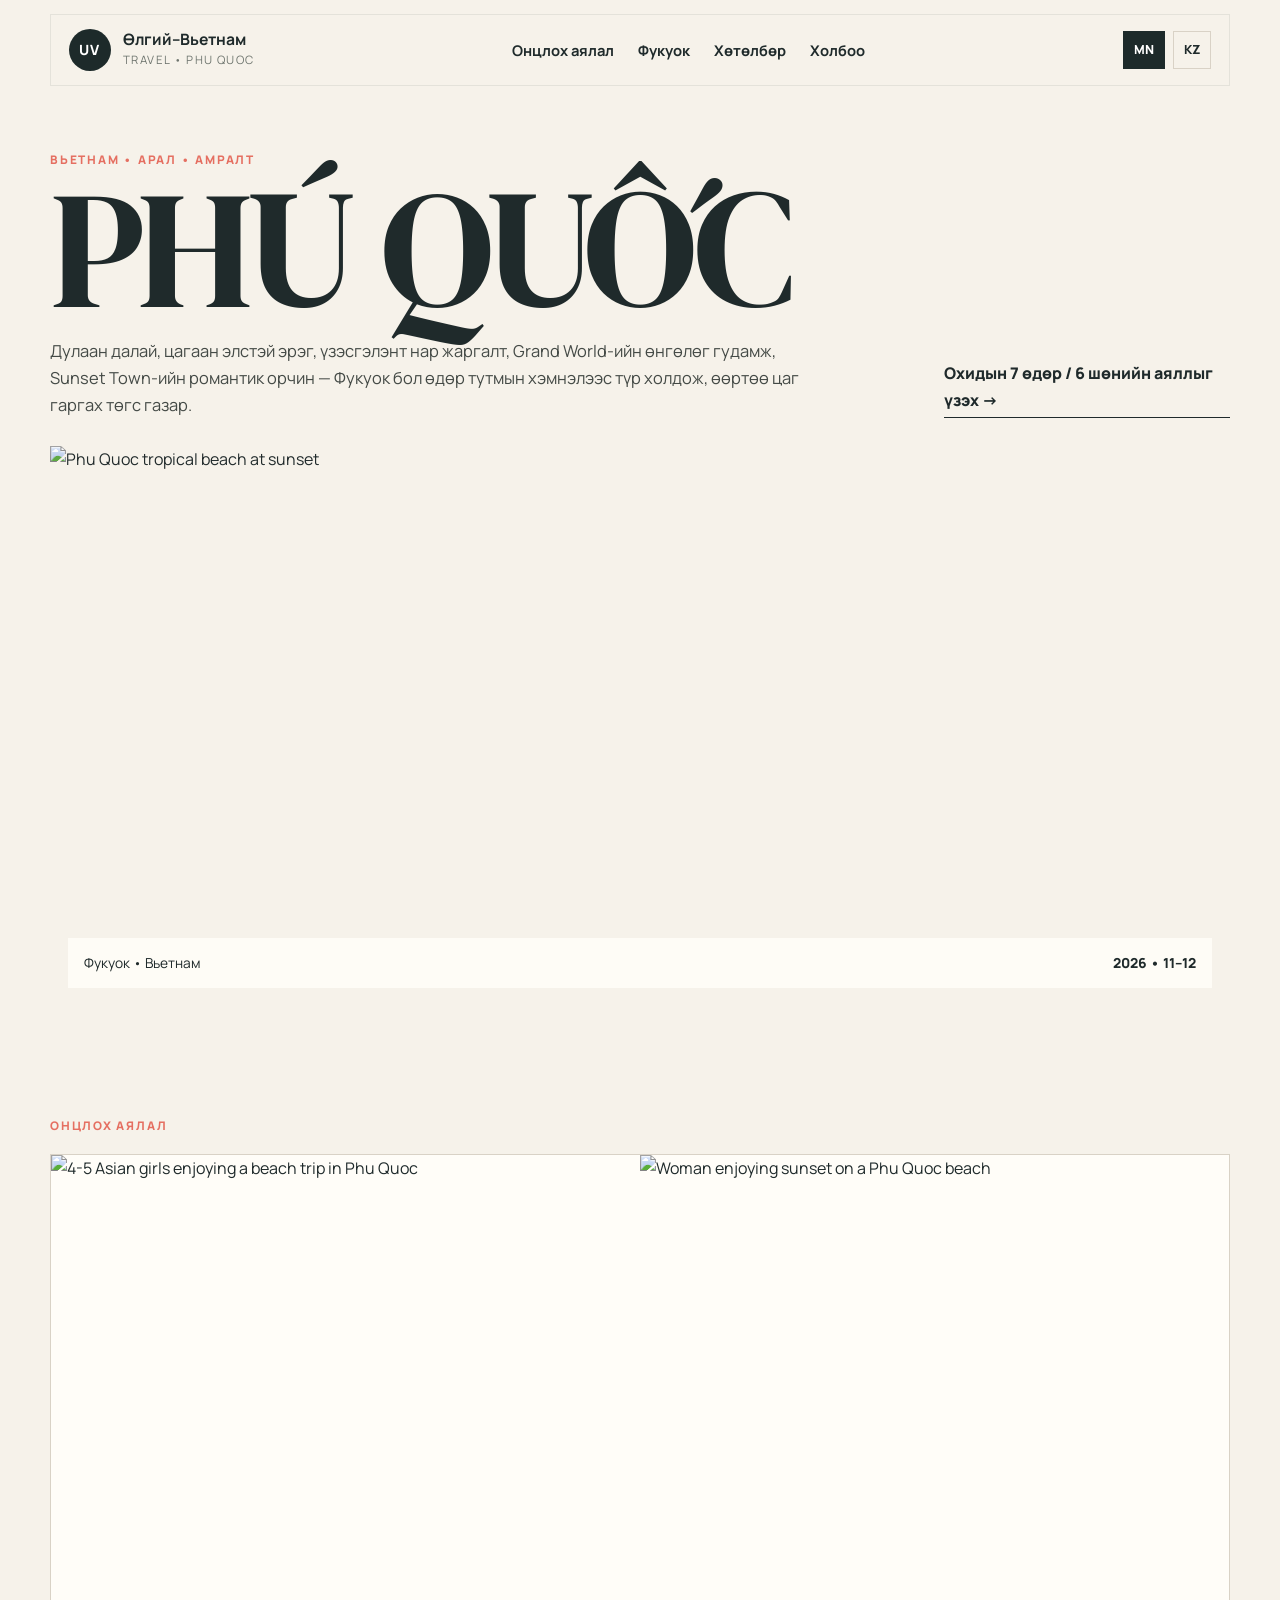
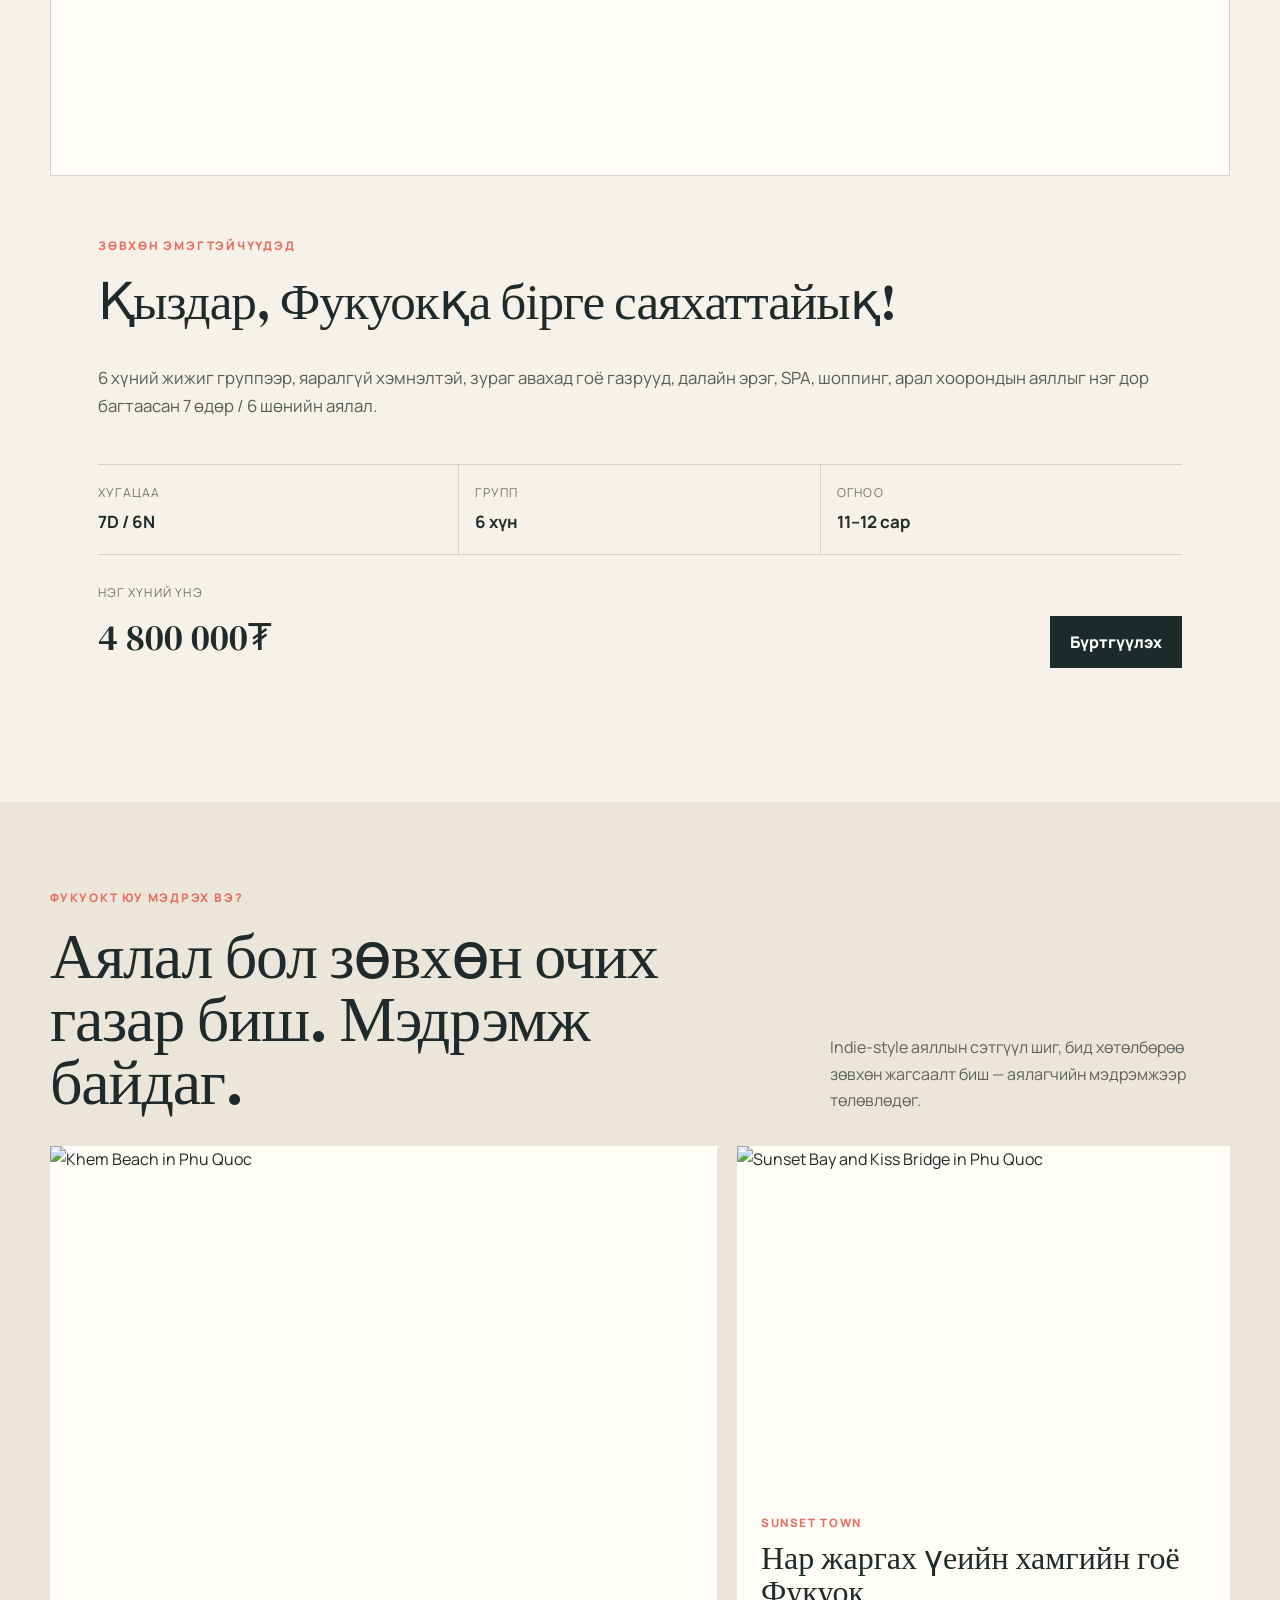
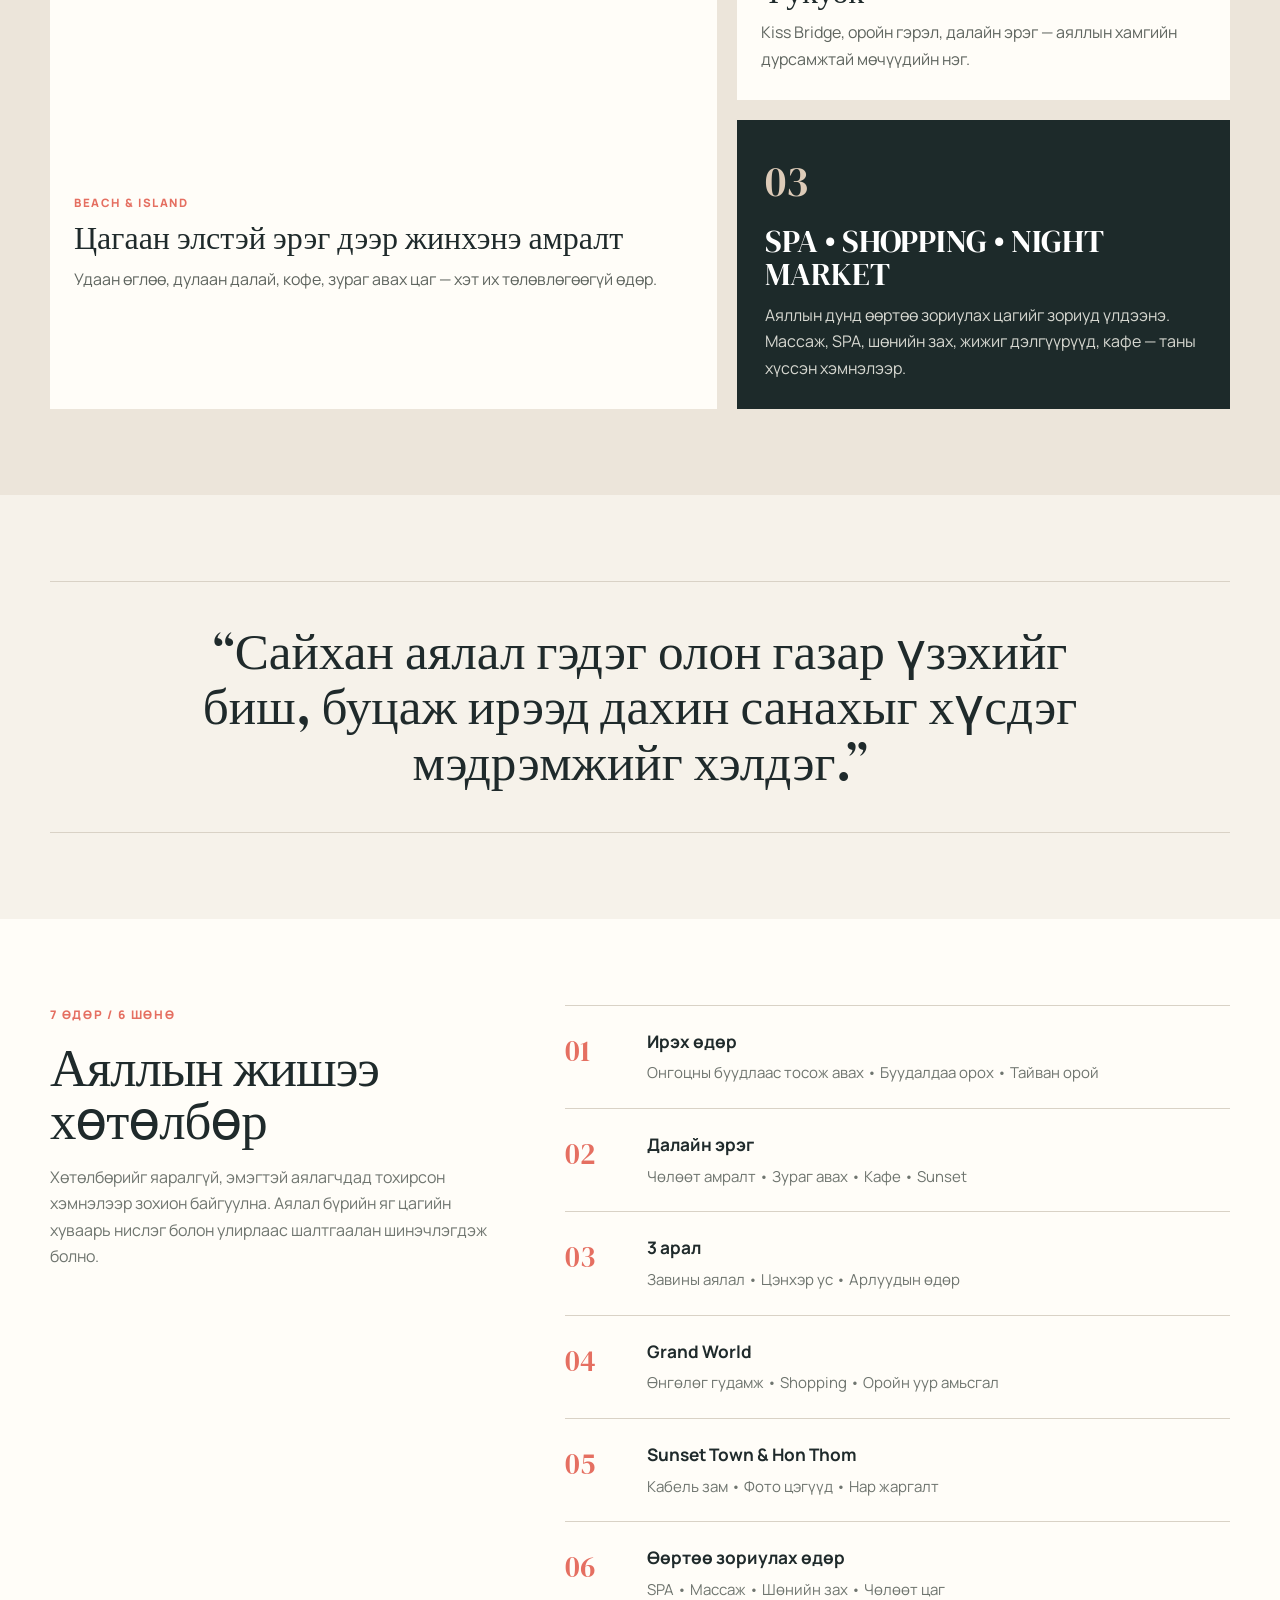
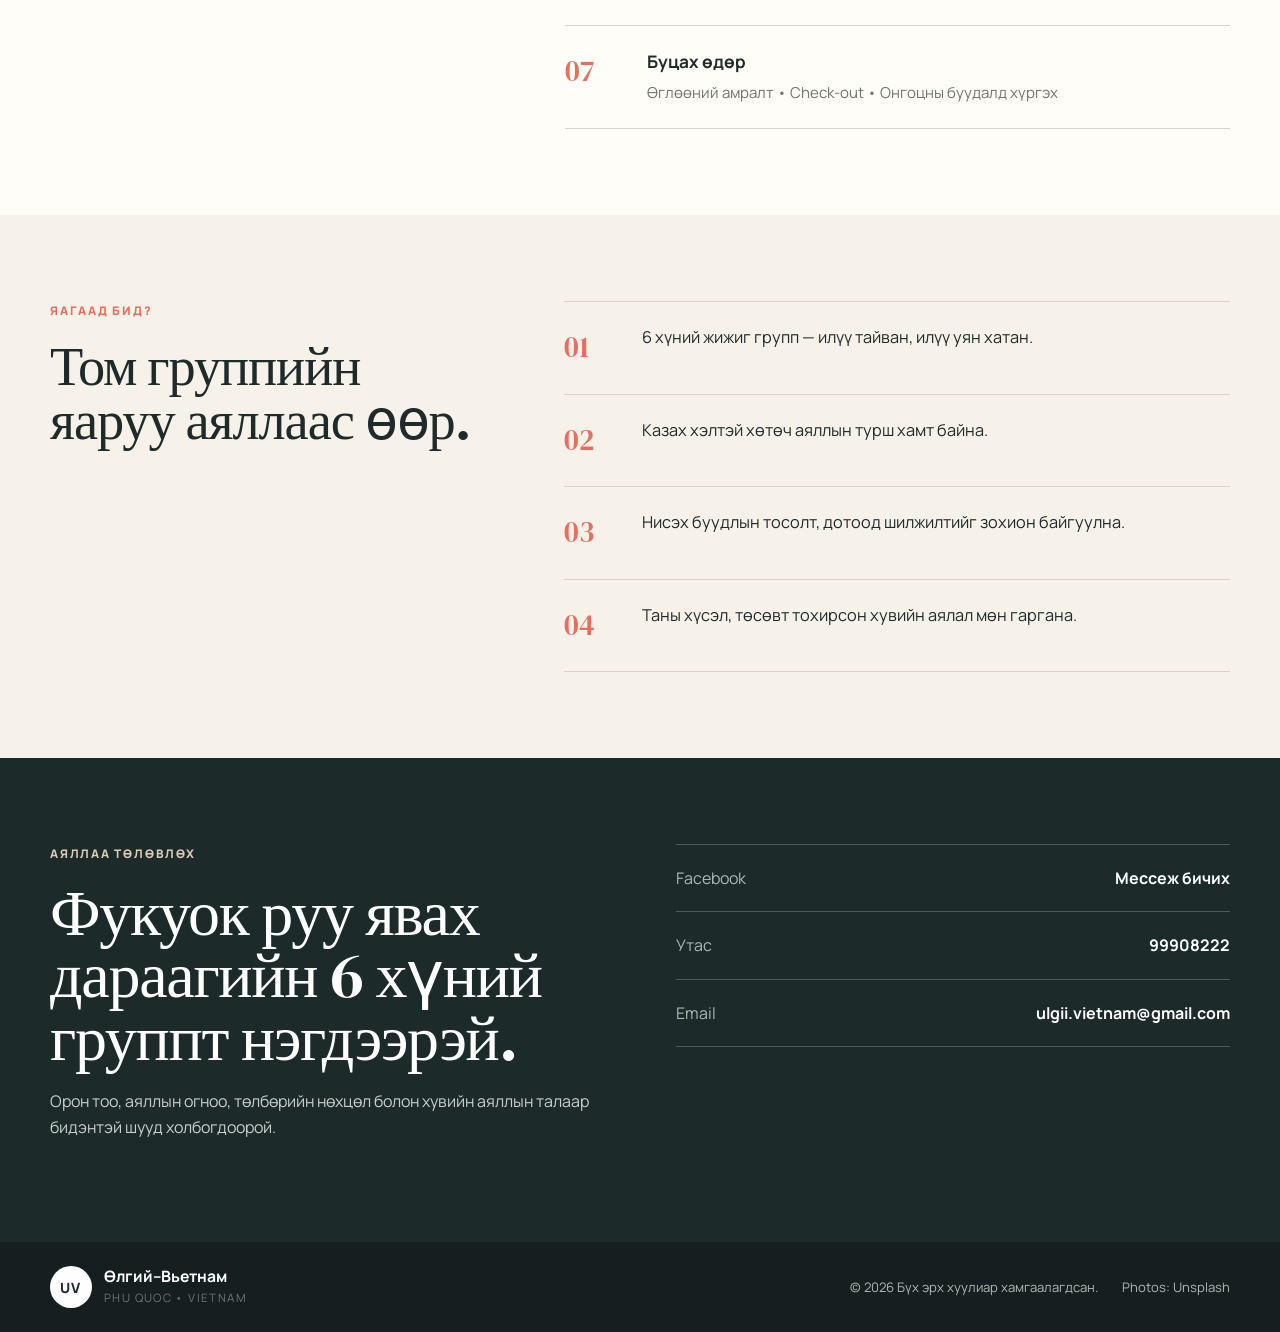
==== commit 27c9f605: "Update index.html" ====
--- a/index.html
+++ b/index.html
@@ -53,6 +53,8 @@
       <div class="section-label" data-mn="ОНЦЛОХ АЯЛАЛ" data-kz="ТАҢДАУЛЫ САЯХАТ">ОНЦЛОХ АЯЛАЛ</div>
       <div class="featured-grid">
         <div class="featured-photo">
+  <img src="images/girls-trip-beach.png" alt="4-5 Asian girls enjoying a beach trip in Phu Quoc" />
+</div>
           <img src="https://images.unsplash.com/photo-1640943333316-bf0f241bad1d?auto=format&amp;fit=crop&amp;q=82&amp;w=1400" alt="Woman enjoying sunset on a Phu Quoc beach" />
         </div>
 
--- a/style.css
+++ b/style.css
@@ -1,37 +1,201 @@
 :root{
-  --bg:#fff8fb;
-  --paper:#ffffff;
-  --paper-soft:rgba(255,255,255,0.72);
-  --ink:#233049;
-  --muted:#6f7285;
-  --line:rgba(38,44,72,0.08);
-  --primary:#ff5b8a;
-  --primary-deep:#ef4074;
-  --secondary:#24c0d8;
-  --accent:#ffc86b;
-  --shadow:0 24px 70px rgba(37,35,77,.12);
-  --shadow-soft:0 18px 45px rgba(37,35,77,.08);
+  --bg:#f6f2ea;
+  --paper:#fffdf8;
+  --ink:#1f2a2b;
+  --muted:#6f756f;
+  --line:#d9d2c6;
+  --accent:#e56f61;
+  --dark:#1d2a2a;
+  --sand:#e9dfcf;
+  --sage:#9cac97;
   --max:1180px;
 }
+
 *{box-sizing:border-box}
 html{scroll-behavior:smooth}
-body{margin:0;font-family:'Manrope',system-ui,-apple-system,BlinkMacSystemFont,'Segoe UI',sans-serif;color:var(--ink);background:radial-gradient(circle at 10% 10%,rgba(255,132,173,.12),transparent 26%),radial-gradient(circle at 85% 15%,rgba(36,192,216,.10),transparent 24%),radial-gradient(circle at 80% 80%,rgba(255,200,107,.10),transparent 18%),var(--bg);line-height:1.6}
-a{text-decoration:none;color:inherit}.container{width:min(var(--max),calc(100% - 32px));margin:0 auto}
-.page-glow{position:fixed;width:340px;height:340px;border-radius:999px;filter:blur(60px);pointer-events:none;opacity:.35;z-index:-1}.glow-a{top:-100px;left:-80px;background:rgba(255,91,138,.22)}.glow-b{right:-100px;top:180px;background:rgba(36,192,216,.2)}
-.site-header{position:sticky;top:0;z-index:100;display:flex;align-items:center;justify-content:space-between;gap:18px;width:min(var(--max),calc(100% - 24px));margin:14px auto 0;padding:14px 18px;border:1px solid rgba(255,255,255,.55);border-radius:24px;background:rgba(255,255,255,.72);backdrop-filter:blur(16px);box-shadow:var(--shadow-soft)}
-.brand{display:flex;align-items:center;gap:14px;min-width:0}.brand strong{display:block;font-size:1rem;line-height:1.15}.brand small{display:block;color:var(--muted);font-size:.78rem;margin-top:2px}.brand-mark{width:44px;height:44px;border-radius:15px;display:grid;place-items:center;background:linear-gradient(135deg,var(--primary),#ff9f73 58%,#ffd67f);color:#fff;font-weight:800;letter-spacing:.06em;box-shadow:0 14px 24px rgba(255,91,138,.25)}
-.desktop-nav{display:flex;align-items:center;gap:26px}.desktop-nav a{font-weight:600;position:relative}.desktop-nav a::after{content:"";position:absolute;left:0;bottom:-8px;width:0;height:2px;border-radius:999px;background:linear-gradient(90deg,var(--primary),var(--secondary));transition:.25s}.desktop-nav a:hover::after{width:100%}.header-actions{display:flex;align-items:center;gap:10px}.lang-btn,.menu-btn{border:1px solid var(--line);background:#fff;color:var(--ink);cursor:pointer}.lang-btn{padding:10px 13px;border-radius:12px;font-weight:700}.lang-btn.active{background:linear-gradient(135deg,var(--primary),#ff9e79);color:#fff;border-color:transparent}.menu-btn{display:none;width:42px;height:42px;border-radius:12px;font-size:1.1rem}
-.hero{padding:56px 0 28px}.hero-grid{display:grid;grid-template-columns:1.08fr .92fr;gap:28px;align-items:center}.hero-copy h1{font-size:clamp(2.2rem,4vw,4.35rem);line-height:1.02;margin:14px 0 18px;letter-spacing:-.04em;max-width:12ch}.hero-lead{font-size:1.04rem;color:var(--muted);max-width:60ch}.eyebrow{display:inline-flex;padding:8px 14px;border-radius:999px;background:rgba(255,91,138,.08);color:var(--primary-deep);font-weight:800;font-size:.78rem;letter-spacing:.1em}.eyebrow.small{font-size:.72rem;padding:7px 12px}.hero-actions-row{display:flex;flex-wrap:wrap;gap:14px;margin:28px 0 18px}.btn{display:inline-flex;align-items:center;justify-content:center;gap:10px;padding:14px 22px;border-radius:999px;font-weight:800;transition:.2s}.btn:hover{transform:translateY(-1px)}.btn-primary{color:#fff;background:linear-gradient(135deg,var(--primary),#ff8d76 90%);box-shadow:0 18px 34px rgba(255,91,138,.26)}.btn-secondary{background:#fff;border:1px solid var(--line);box-shadow:var(--shadow-soft)}.btn.full{width:100%}.pill-row{display:flex;flex-wrap:wrap;gap:10px;margin-bottom:24px}.soft-pill{display:inline-flex;align-items:center;gap:8px;padding:10px 14px;border-radius:999px;background:rgba(255,255,255,.86);border:1px solid var(--line);box-shadow:var(--shadow-soft);font-weight:700;font-size:.93rem}.quick-facts{display:grid;grid-template-columns:repeat(3,1fr);gap:14px;max-width:720px}.fact-card{padding:16px 18px;border-radius:20px;background:rgba(255,255,255,.72);border:1px solid rgba(255,255,255,.7);backdrop-filter:blur(12px);box-shadow:var(--shadow-soft)}.fact-card strong{display:block;font-size:1.08rem}.fact-card span{display:block;color:var(--muted);font-size:.9rem;margin-top:4px}
-.visual-card{position:relative;overflow:hidden;border-radius:34px;box-shadow:var(--shadow);background:linear-gradient(155deg,#ffd8e8 0%,#fff4ef 28%,#eefbff 70%,#fff 100%);border:1px solid rgba(255,255,255,.7)}.main-visual{padding:28px;min-height:600px}.main-visual::before,.main-visual::after{content:"";position:absolute;border-radius:999px}.main-visual::before{width:240px;height:240px;right:-44px;top:-34px;background:radial-gradient(circle,rgba(255,95,139,.42),rgba(255,95,139,0))}.main-visual::after{width:200px;height:200px;left:-30px;bottom:-40px;background:radial-gradient(circle,rgba(36,192,216,.25),rgba(36,192,216,0))}.visual-badge{display:inline-flex;padding:9px 14px;border-radius:999px;background:#fff;color:var(--primary-deep);font-weight:800;box-shadow:var(--shadow-soft)}.visual-title{margin:24px 0 18px}.visual-title span{display:block;color:var(--muted);font-weight:700;letter-spacing:.16em;font-size:.78rem}.visual-title h2{font-size:2.1rem;line-height:1.06;margin:8px 0 0;max-width:10ch}.visual-tags{display:flex;flex-wrap:wrap;gap:10px;margin-bottom:22px}.visual-tags span{padding:10px 14px;border-radius:999px;background:rgba(255,255,255,.82);font-weight:700;font-size:.9rem}.mini-gallery{display:grid;grid-template-columns:repeat(2,1fr);gap:14px}.mini-card{min-height:160px;border-radius:24px;padding:18px;display:flex;flex-direction:column;justify-content:flex-end;color:#fff;box-shadow:var(--shadow-soft)}.mini-card strong{font-size:1.06rem;line-height:1.2}.mini-card small{opacity:.9;margin-top:6px}.mini-one{background:linear-gradient(140deg,#ff8a7c,#ff5ea0 56%,#ffa96b)}.mini-two{background:linear-gradient(140deg,#3abed5,#3f8cff 55%,#6b6bff)}.mini-three{grid-column:1/-1;background:linear-gradient(140deg,#ffc86b,#ff9e7a 45%,#ff6b91 90%);min-height:190px}
-.trust-strip{display:grid;grid-template-columns:repeat(4,1fr);gap:14px;margin-top:28px}.trust-strip div{padding:18px 20px;border-radius:22px;background:rgba(255,255,255,.76);box-shadow:var(--shadow-soft)}.trust-strip strong{display:block}.trust-strip span{display:block;color:var(--muted);font-size:.9rem;margin-top:4px}
-.section{padding:36px 0 92px}.alt-section{background:linear-gradient(180deg,rgba(255,255,255,0),rgba(255,255,255,.68) 16%,rgba(255,246,250,.95) 100%)}.section-heading{max-width:780px;margin-bottom:26px}.section-heading.center{text-align:center;margin-inline:auto}.section-heading h2{font-size:clamp(1.8rem,3vw,3rem);line-height:1.08;margin:14px 0 12px;letter-spacing:-.03em}.section-heading p{color:var(--muted)}
-.girls-grid{display:grid;grid-template-columns:1.18fr .82fr;gap:24px;margin-top:30px}.girls-panel{border-radius:30px;padding:28px;background:#fff;box-shadow:var(--shadow-soft);border:1px solid var(--line)}.soft-panel{background:linear-gradient(180deg,#fff,#fffafc)}.girls-panel h3{font-size:1.45rem;margin:0 0 18px}.list-grid{display:grid;grid-template-columns:repeat(2,minmax(0,1fr));gap:14px}.list-item{display:flex;align-items:flex-start;gap:12px;padding:16px;border-radius:20px;background:linear-gradient(180deg,#fff,#fff8fb);border:1px solid var(--line)}.list-item p{margin:0;font-weight:700}.price-panel{background:linear-gradient(180deg,#fff7fb,#fff)}.price-box{margin:18px 0;padding:24px;border-radius:26px;background:linear-gradient(145deg,var(--primary),#ffa179);color:#fff;box-shadow:0 18px 34px rgba(255,91,138,.28)}.price-box strong{display:block;font-size:2.25rem;line-height:1.05;margin:6px 0}.detail-rows{display:grid;gap:12px;margin:18px 0 24px}.detail-row{display:flex;gap:12px;padding:14px 16px;border-radius:18px;background:#fff;border:1px solid var(--line)}.detail-row p{margin:0;font-weight:700}
-.highlight-grid{display:grid;grid-template-columns:repeat(4,1fr);gap:18px;margin-top:28px}.highlight-card{padding:24px;border-radius:26px;background:rgba(255,255,255,.85);box-shadow:var(--shadow-soft)}.icon-wrap{width:54px;height:54px;border-radius:18px;display:grid;place-items:center;font-size:1.4rem;background:linear-gradient(135deg,rgba(255,91,138,.14),rgba(36,192,216,.14));margin-bottom:14px}.highlight-card h3{font-size:1.14rem;margin:0 0 10px}.highlight-card p{margin:0;color:var(--muted);font-size:.96rem}
-.journey-grid{display:grid;grid-template-columns:repeat(3,1fr);gap:18px}.journey-step{padding:24px;border-radius:26px;background:#fff;border:1px solid var(--line);box-shadow:var(--shadow-soft)}.journey-step span{display:inline-grid;place-items:center;width:46px;height:46px;border-radius:16px;background:linear-gradient(135deg,var(--primary),#ff9e79);color:#fff;font-weight:800;margin-bottom:14px}.journey-step h3{margin:0 0 10px}.journey-step p{margin:0;color:var(--muted)}
-.cta-banner{display:grid;grid-template-columns:1.2fr auto;gap:18px;align-items:center;padding:30px;border-radius:32px;background:linear-gradient(135deg,#fff5fa,#fffaf2 45%,#effbfd);box-shadow:var(--shadow)}.cta-banner h2{margin:12px 0 10px;font-size:clamp(1.6rem,2.6vw,2.5rem);line-height:1.08}.cta-banner p{margin:0;color:var(--muted)}
-.contact-wrap{display:grid;grid-template-columns:.95fr 1.05fr;gap:26px}.contact-grid{display:grid;grid-template-columns:repeat(3,1fr);gap:18px}.contact-card{padding:24px;border-radius:28px;background:#fff;border:1px solid var(--line);box-shadow:var(--shadow-soft);min-height:190px;display:flex;flex-direction:column;justify-content:flex-end;gap:8px}.contact-card span{width:52px;height:52px;border-radius:18px;display:grid;place-items:center;background:linear-gradient(135deg,var(--primary),#ff9a75);color:#fff;font-size:1.22rem;font-weight:800;margin-bottom:18px}.contact-card small{color:var(--muted);word-break:break-word}
-.floating-actions{position:fixed;right:18px;bottom:18px;display:grid;gap:10px;z-index:120}.float-btn{width:54px;height:54px;border-radius:18px;display:grid;place-items:center;color:#fff;font-weight:800;box-shadow:var(--shadow)}.messenger{background:linear-gradient(135deg,#5b86ff,#4d62ff)}.phone{background:linear-gradient(135deg,var(--primary),#ff9a75)}
-.site-footer{padding:0 0 32px}.footer-inner{display:flex;justify-content:space-between;align-items:center;gap:18px;padding:22px 24px;border-radius:26px;background:rgba(255,255,255,.8);box-shadow:var(--shadow-soft)}.footer-inner p{margin:0;color:var(--muted);font-size:.92rem}
-@media(max-width:1080px){.hero-grid,.girls-grid,.contact-wrap,.cta-banner{grid-template-columns:1fr}.highlight-grid{grid-template-columns:repeat(2,1fr)}.journey-grid{grid-template-columns:repeat(2,1fr)}.trust-strip{grid-template-columns:repeat(2,1fr)}}
-@media(max-width:820px){.menu-btn{display:inline-grid;place-items:center}.desktop-nav{display:none;position:absolute;top:calc(100% + 10px);left:0;right:0;flex-direction:column;align-items:flex-start;gap:0;width:100%;padding:10px;background:rgba(255,255,255,.96);border-radius:22px;box-shadow:var(--shadow-soft)}.site-header.open .desktop-nav{display:flex}.desktop-nav a{width:100%;padding:14px 16px}.hero{padding-top:32px}.quick-facts,.highlight-grid,.journey-grid,.contact-grid,.list-grid,.trust-strip{grid-template-columns:1fr}.main-visual{min-height:unset}.mini-gallery{grid-template-columns:1fr}.mini-three{grid-column:auto}.section{padding:28px 0 72px}.footer-inner{flex-direction:column;align-items:flex-start}}
-@media(max-width:560px){.brand small{display:none}.hero-actions-row,.pill-row{flex-direction:column;align-items:stretch}.btn{width:100%}.main-visual{padding:22px}.visual-title h2{font-size:1.75rem}}+body{
+  margin:0;
+  font-family:'Manrope',system-ui,-apple-system,BlinkMacSystemFont,'Segoe UI',sans-serif;
+  color:var(--ink);
+  background:var(--bg);
+  line-height:1.65;
+}
+
+a{text-decoration:none;color:inherit}
+img{display:block;width:100%;height:auto}
+button{font:inherit}
+.container{width:min(var(--max),calc(100% - 32px));margin:0 auto}
+
+.site-header{
+  position:sticky;top:0;z-index:100;
+  display:flex;align-items:center;justify-content:space-between;gap:20px;
+  width:min(var(--max),calc(100% - 24px));
+  margin:14px auto 0;
+  padding:14px 18px;
+  background:rgba(246,242,234,.92);
+  backdrop-filter:blur(14px);
+  border:1px solid rgba(31,42,43,.08);
+}
+.brand{display:flex;align-items:center;gap:12px;min-width:0}
+.brand-mark{
+  width:42px;height:42px;border-radius:50%;display:grid;place-items:center;
+  background:var(--dark);color:#fff;font-weight:800;font-size:.88rem;letter-spacing:.08em
+}
+.brand-copy strong{display:block;font-size:.98rem;line-height:1.1}
+.brand-copy small{display:block;color:var(--muted);font-size:.72rem;margin-top:2px;text-transform:uppercase;letter-spacing:.12em}
+.desktop-nav{display:flex;gap:24px;align-items:center}
+.desktop-nav a{font-size:.92rem;font-weight:700}
+.desktop-nav a:hover{color:var(--accent)}
+.header-actions{display:flex;gap:8px;align-items:center}
+.lang-btn,.menu-btn{border:1px solid var(--line);background:transparent;color:var(--ink);cursor:pointer}
+.lang-btn{padding:8px 10px;font-size:.78rem;font-weight:800}
+.lang-btn.active{background:var(--dark);color:#fff;border-color:var(--dark)}
+.menu-btn{display:none;width:40px;height:40px;font-size:1.1rem}
+
+.destination-hero{padding:64px 0 24px}
+.hero-kicker,.section-label,.eyebrow{
+  font-size:.74rem;font-weight:800;letter-spacing:.15em;text-transform:uppercase;color:var(--accent)
+}
+.destination-hero h1{
+  margin:8px 0 18px;
+  font-family:'DM Serif Display',Georgia,serif;
+  font-size:clamp(4.8rem,14vw,10.5rem);
+  line-height:.84;
+  letter-spacing:-.035em;
+  font-weight:400
+}
+.hero-intro{display:grid;grid-template-columns:1.5fr .5fr;gap:36px;align-items:end;margin-bottom:28px}
+.hero-intro p{margin:0;max-width:760px;font-size:1.03rem;color:#444a46}
+.text-cta{font-weight:800;border-bottom:1px solid var(--ink);padding-bottom:4px;justify-self:end}
+.hero-image-wrap{margin:0;position:relative}
+.hero-image{height:560px;object-fit:cover;filter:saturate(.9) contrast(.98)}
+.hero-image-wrap figcaption{
+  position:absolute;left:18px;right:18px;bottom:18px;display:flex;justify-content:space-between;gap:18px;
+  padding:14px 16px;background:rgba(255,253,248,.88);backdrop-filter:blur(10px);font-size:.86rem
+}
+.hero-image-wrap figcaption strong{font-weight:800}
+
+.section{padding:86px 0}
+.section-label{margin-bottom:18px}
+.featured-grid{display:grid;grid-template-columns:1fr 1fr;background:var(--paper);border:1px solid var(--line)}
+.featured-photo img{height:100%;min-height:620px;object-fit:cover}
+.featured-copy{padding:48px;display:flex;flex-direction:column;justify-content:center}
+.featured-copy h2,.section-heading h2,.itinerary-intro h2,.why-heading h2,.contact-layout h2{
+  font-family:'DM Serif Display',Georgia,serif;font-weight:400;letter-spacing:-.02em
+}
+.featured-copy h2{font-size:clamp(2.5rem,4vw,4rem);line-height:1.02;margin:8px 0 20px}
+.lead{font-size:1.05rem;color:#555d58}
+.trip-facts{display:grid;grid-template-columns:repeat(3,1fr);gap:0;border-top:1px solid var(--line);border-bottom:1px solid var(--line);margin:28px 0}
+.trip-facts div{padding:18px 16px 18px 0;border-right:1px solid var(--line)}
+.trip-facts div:last-child{border-right:0;padding-left:16px}
+.trip-facts div:nth-child(2){padding-left:16px}
+.trip-facts small,.price-line small{display:block;color:var(--muted);font-size:.76rem;text-transform:uppercase;letter-spacing:.1em}
+.trip-facts strong{display:block;font-size:1.06rem;margin-top:5px}
+.price-line{display:flex;align-items:end;justify-content:space-between;gap:18px}
+.price-line strong{display:block;font-family:'DM Serif Display',Georgia,serif;font-size:2.3rem;font-weight:400;margin-top:4px}
+.btn-dark{display:inline-flex;padding:13px 20px;background:var(--dark);color:#fff;font-weight:800}
+.btn-dark:hover{background:var(--accent)}
+
+.editorial-section{background:#ece5da}
+.split-heading{display:grid;grid-template-columns:1.3fr .7fr;gap:38px;align-items:end;margin-bottom:32px}
+.split-heading h2{font-size:clamp(2.5rem,5vw,4.7rem);line-height:.98;margin:8px 0 0;max-width:800px}
+.split-heading>p{margin:0;color:#5c635f}
+.story-grid{display:grid;grid-template-columns:1.15fr .85fr;grid-template-rows:auto auto;gap:20px}
+.story-card{background:var(--paper)}
+.story-card img{height:340px;object-fit:cover}
+.story-large{grid-row:1/3}
+.story-large img{height:620px}
+.story-copy{padding:22px 24px 28px}
+.story-copy span{font-size:.72rem;letter-spacing:.14em;color:var(--accent);font-weight:800}
+.story-copy h3,.text-card h3{font-family:'DM Serif Display',Georgia,serif;font-weight:400;font-size:2rem;line-height:1.05;margin:8px 0 10px}
+.story-copy p,.text-card p{margin:0;color:#5f655f}
+.text-card{background:var(--dark);color:#fff;display:flex}
+.text-card-inner{padding:28px;display:flex;flex-direction:column;justify-content:center}
+.text-card-inner>span{font-size:2.6rem;font-family:'DM Serif Display',Georgia,serif;color:#ddcbb8}
+.text-card p{color:#d7d8d1}
+
+.quote-block{border-top:1px solid var(--line);border-bottom:1px solid var(--line);padding:42px 0}
+.quote-block p{margin:0 auto;max-width:900px;text-align:center;font-family:'DM Serif Display',Georgia,serif;font-size:clamp(2rem,4vw,3.8rem);line-height:1.08;font-weight:400}
+
+.itinerary-section{background:var(--paper)}
+.itinerary-layout{display:grid;grid-template-columns:.8fr 1.2fr;gap:72px}
+.itinerary-intro{position:sticky;top:110px;align-self:start}
+.itinerary-intro h2{font-size:3.3rem;line-height:1;margin:8px 0 16px}
+.itinerary-intro p{color:var(--muted)}
+.timeline{border-top:1px solid var(--line)}
+.timeline article{display:grid;grid-template-columns:64px 1fr;gap:18px;padding:22px 0;border-bottom:1px solid var(--line)}
+.timeline article>span{font-family:'DM Serif Display',Georgia,serif;font-size:1.8rem;color:var(--accent)}
+.timeline h3{margin:0 0 5px;font-size:1.08rem}
+.timeline p{margin:0;color:var(--muted);font-size:.94rem}
+
+.why-grid{display:grid;grid-template-columns:.8fr 1.2fr;gap:70px;align-items:start}
+.why-heading h2{font-size:3.4rem;line-height:1;margin:8px 0 0}
+.why-list{border-top:1px solid var(--line)}
+.why-list>div{display:grid;grid-template-columns:60px 1fr;gap:18px;border-bottom:1px solid var(--line);padding:22px 0}
+.why-list strong{font-family:'DM Serif Display',Georgia,serif;font-size:1.8rem;color:var(--accent);font-weight:400}
+.why-list p{margin:0;font-size:1.02rem}
+
+.contact-section{background:var(--dark);color:#fff;padding:86px 0}
+.contact-layout{display:grid;grid-template-columns:1fr 1fr;gap:72px;align-items:start}
+.light-label{color:#ddcbb8}
+.contact-layout h2{font-size:clamp(2.8rem,5vw,4.8rem);line-height:.98;margin:12px 0 18px}
+.contact-layout>div>p{color:#c9cfca;max-width:560px}
+.contact-links{border-top:1px solid rgba(255,255,255,.22)}
+.contact-links a{display:flex;justify-content:space-between;gap:18px;padding:20px 0;border-bottom:1px solid rgba(255,255,255,.22)}
+.contact-links span{color:#aeb7b1}
+.contact-links strong{font-weight:700;text-align:right}
+.contact-links a:hover strong{color:#f19a8f}
+
+.site-footer{padding:24px 0;background:#161f1f;color:#fff}
+.footer-inner{display:grid;grid-template-columns:1fr auto auto;gap:24px;align-items:center}
+.footer-inner p{margin:0;color:#aeb7b1;font-size:.82rem}
+.footer-brand .brand-mark{background:#fff;color:var(--dark)}
+.photo-credit{white-space:nowrap}
+
+@media(max-width:980px){
+  .hero-intro,.featured-grid,.split-heading,.itinerary-layout,.why-grid,.contact-layout{grid-template-columns:1fr}
+  .text-cta{justify-self:start}
+  .featured-photo img{min-height:460px}
+  .story-grid{grid-template-columns:1fr 1fr;grid-template-rows:auto}
+  .story-large{grid-row:auto;grid-column:1/-1}
+  .story-large img{height:480px}
+  .itinerary-intro{position:static}
+  .footer-inner{grid-template-columns:1fr;justify-items:start}
+}
+
+@media(max-width:820px){
+  .menu-btn{display:inline-grid;place-items:center}
+  .desktop-nav{
+    display:none;position:absolute;top:calc(100% + 8px);left:0;right:0;flex-direction:column;align-items:flex-start;gap:0;
+    background:var(--paper);border:1px solid var(--line);padding:8px
+  }
+  .desktop-nav a{width:100%;padding:12px 14px}
+  .site-header.open .desktop-nav{display:flex}
+  .destination-hero{padding-top:38px}
+  .hero-image{height:420px}
+  .section{padding:64px 0}
+  .featured-copy{padding:32px}
+  .trip-facts{grid-template-columns:1fr}
+  .trip-facts div,.trip-facts div:nth-child(2),.trip-facts div:last-child{padding:14px 0;border-right:0;border-bottom:1px solid var(--line)}
+  .trip-facts div:last-child{border-bottom:0}
+  .price-line{align-items:flex-start;flex-direction:column}
+  .story-grid{grid-template-columns:1fr}
+  .story-large{grid-column:auto}
+  .story-card img,.story-large img{height:380px}
+  .contact-links a{flex-direction:column}
+  .contact-links strong{text-align:left}
+}
+
+@media(max-width:560px){
+  .container{width:min(var(--max),calc(100% - 22px))}
+  .site-header{width:calc(100% - 14px);margin-top:7px;padding:10px 12px}
+  .brand-copy small{display:none}
+  .destination-hero h1{font-size:4.7rem}
+  .hero-image{height:320px}
+  .hero-image-wrap figcaption{left:10px;right:10px;bottom:10px;flex-direction:column;gap:2px}
+  .featured-photo img{min-height:360px}
+  .featured-copy h2{font-size:2.5rem}
+  .split-heading h2,.itinerary-intro h2,.why-heading h2{font-size:2.6rem}
+  .story-card img,.story-large img{height:290px}
+  .story-copy h3,.text-card h3{font-size:1.7rem}
+}
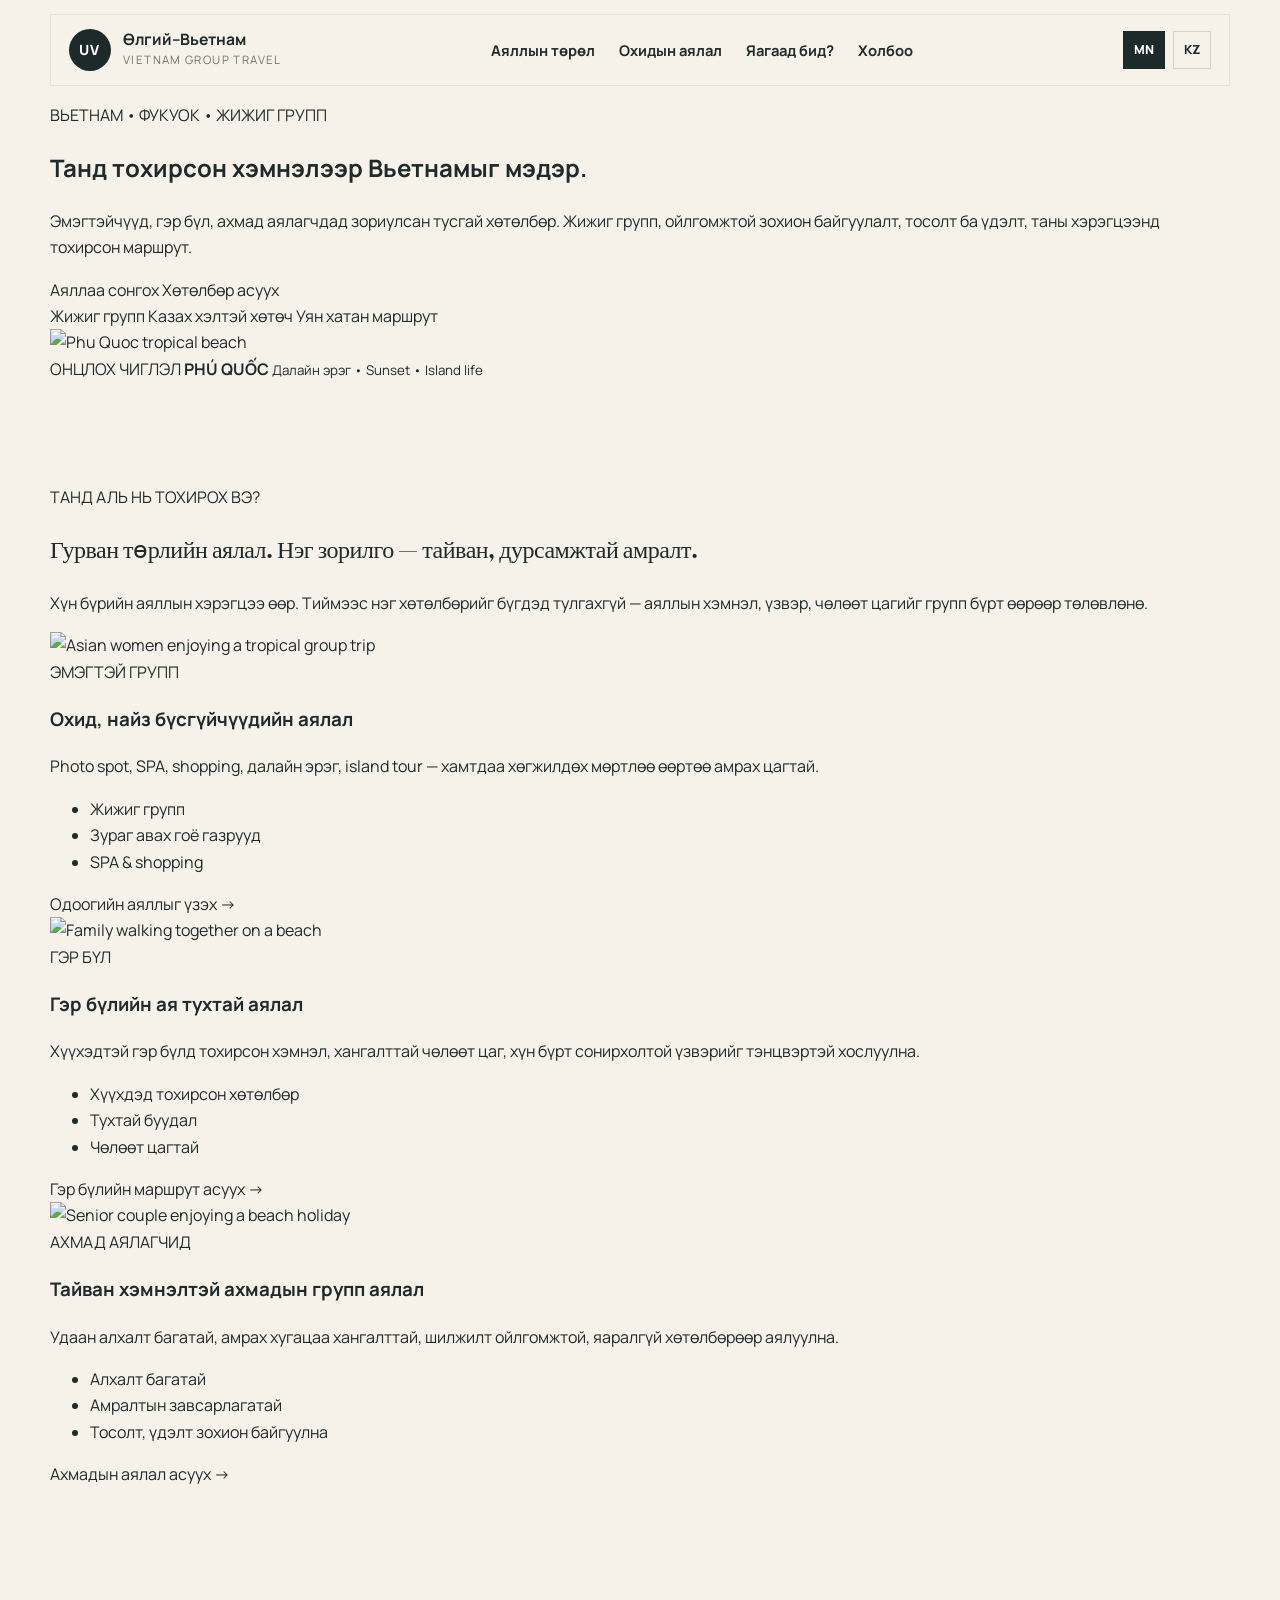
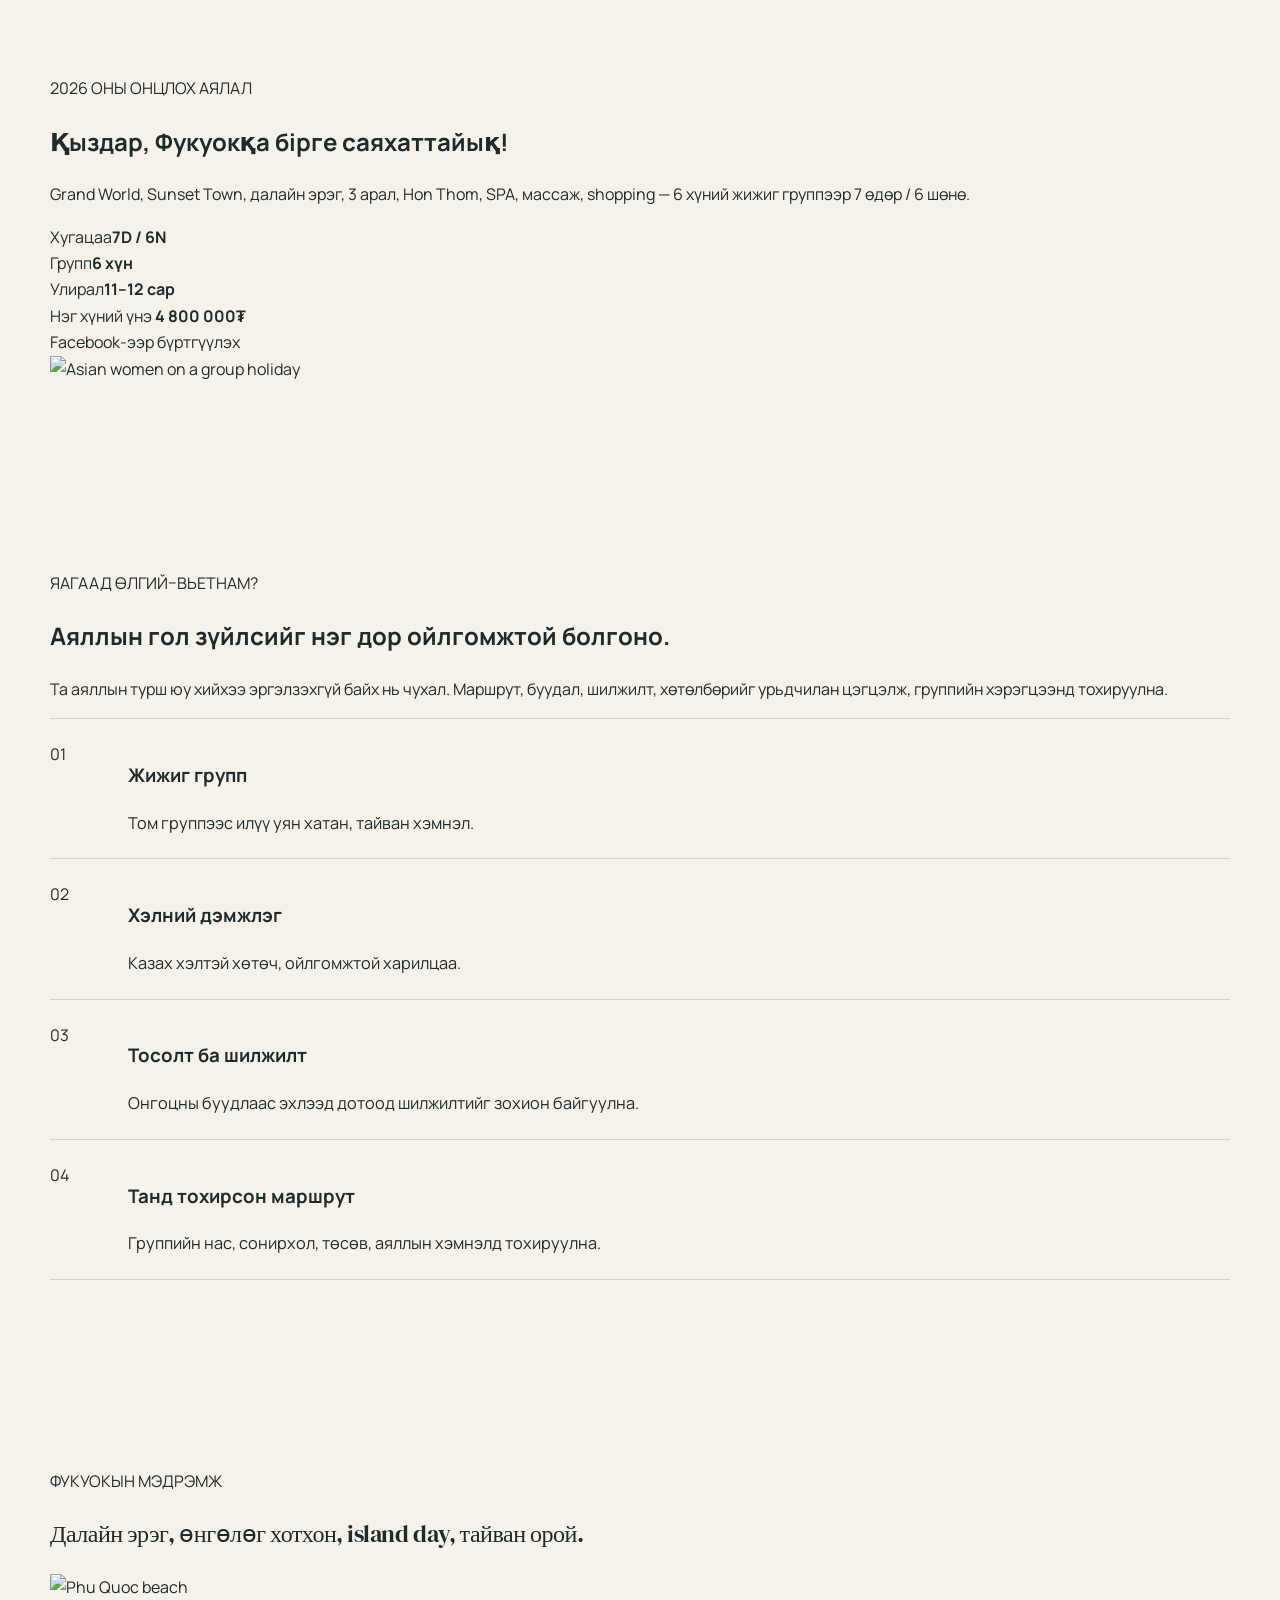
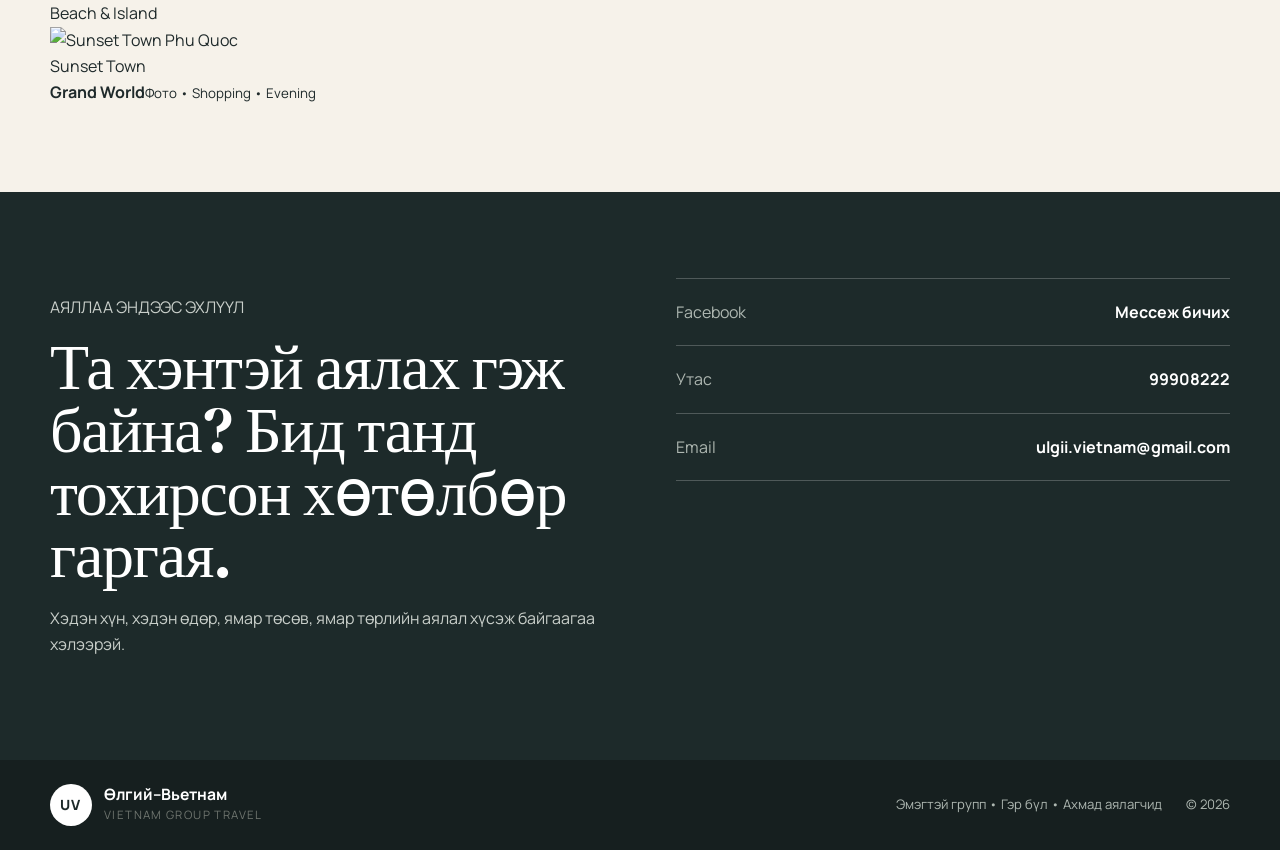
==== commit 0b6fced2: "Redesign homepage for women, family, and senior group travel" ====
--- a/index.html
+++ b/index.html
@@ -3,8 +3,9 @@
 <head>
   <meta charset="utf-8" />
   <meta name="viewport" content="width=device-width, initial-scale=1" />
-  <meta name="description" content="Өлгий–Вьетнам аялал: Фукуокын охидын аялал, гэр бүл болон хувийн аяллыг таны хүсэл, төсөвт тохируулан зохион байгуулна." />
-  <title>Өлгий–Вьетнам | Phu Quoc Travel</title>
+  <meta name="description" content="Өлгий–Вьетнам: эмэгтэй групп, гэр бүл, ахмад аялагчдад зориулсан Вьетнам ба Фукуокын жижиг групп аялал." />
+  <meta name="theme-color" content="#183c3b" />
+  <title>Өлгий–Вьетнам | Vietnam Group Travel</title>
   <link rel="preconnect" href="https://fonts.googleapis.com">
   <link rel="preconnect" href="https://fonts.gstatic.com" crossorigin>
   <link href="https://fonts.googleapis.com/css2?family=DM+Serif+Display&family=Manrope:wght@400;500;600;700;800&display=swap" rel="stylesheet">
@@ -14,158 +15,174 @@
   <header class="site-header">
     <a class="brand" href="#top" aria-label="Өлгий Вьетнам нүүр хуудас">
       <span class="brand-mark">UV</span>
-      <span class="brand-copy"><strong>Өлгий–Вьетнам</strong><small>Travel • Phu Quoc</small></span>
+      <span class="brand-copy"><strong>Өлгий–Вьетнам</strong><small>Vietnam Group Travel</small></span>
     </a>
 
     <nav class="desktop-nav" aria-label="Үндсэн цэс">
-      <a href="#featured" data-mn="Онцлох аялал" data-kz="Таңдаулы саяхат">Онцлох аялал</a>
-      <a href="#experiences" data-mn="Фукуок" data-kz="Фукуок">Фукуок</a>
-      <a href="#itinerary" data-mn="Хөтөлбөр" data-kz="Бағдарлама">Хөтөлбөр</a>
+      <a href="#travel-styles" data-mn="Аяллын төрөл" data-kz="Саяхат түрлері">Аяллын төрөл</a>
+      <a href="#girls-trip" data-mn="Охидын аялал" data-kz="Қыздар саяхаты">Охидын аялал</a>
+      <a href="#why-us" data-mn="Яагаад бид?" data-kz="Неге біз?">Яагаад бид?</a>
       <a href="#contact" data-mn="Холбоо" data-kz="Байланыс">Холбоо</a>
     </nav>
 
     <div class="header-actions">
-      <button class="lang-btn active" data-lang="mn">MN</button>
-      <button class="lang-btn" data-lang="kz">KZ</button>
-      <button class="menu-btn" aria-label="Цэс нээх" aria-expanded="false">☰</button>
+      <button class="lang-btn active" type="button" data-lang="mn">MN</button>
+      <button class="lang-btn" type="button" data-lang="kz">KZ</button>
+      <button class="menu-btn" type="button" aria-label="Цэс нээх" aria-expanded="false">☰</button>
     </div>
   </header>
 
   <main id="top">
-    <section class="destination-hero container">
-      <div class="hero-kicker" data-mn="ВЬЕТНАМ • АРАЛ • АМРАЛТ" data-kz="ВЬЕТНАМ • АРАЛ • ДЕМАЛЫС">ВЬЕТНАМ • АРАЛ • АМРАЛТ</div>
-      <h1>PHÚ QUỐC</h1>
-      <div class="hero-intro">
-        <p data-mn="Дулаан далай, цагаан элстэй эрэг, үзэсгэлэнт нар жаргалт, Grand World-ийн өнгөлөг гудамж, Sunset Town-ийн романтик орчин — Фукуок бол өдөр тутмын хэмнэлээс түр холдож, өөртөө цаг гаргах төгс газар." data-kz="Жылы теңіз, ақ құмды жағажай, әсем күн батуы, Grand World-тың түрлі-түсті көшелері және Sunset Town-ның романтикалық атмосферасы — Фукуок күнделікті тіршіліктен демалып, өзіңізге уақыт бөлуге тамаша орын.">Дулаан далай, цагаан элстэй эрэг, үзэсгэлэнт нар жаргалт, Grand World-ийн өнгөлөг гудамж, Sunset Town-ийн романтик орчин — Фукуок бол өдөр тутмын хэмнэлээс түр холдож, өөртөө цаг гаргах төгс газар.</p>
-        <a class="text-cta" href="#featured"><span data-mn="Охидын 7 өдөр / 6 шөнийн аяллыг үзэх" data-kz="Қыздарға арналған 7 күн / 6 түн сапарын көру">Охидын 7 өдөр / 6 шөнийн аяллыг үзэх</span> →</a>
-      </div>
-
-      <figure class="hero-image-wrap">
-        <img class="hero-image" src="https://images.unsplash.com/photo-1693282814784-649be45a459b?auto=format&amp;fit=crop&amp;q=82&amp;w=2200" alt="Phu Quoc tropical beach at sunset" />
-        <figcaption>
-          <span data-mn="Фукуок • Вьетнам" data-kz="Фукуок • Вьетнам">Фукуок • Вьетнам</span>
-          <strong>2026 • 11–12</strong>
-        </figcaption>
-      </figure>
-    </section>
-
-    <section id="featured" class="section container">
-      <div class="section-label" data-mn="ОНЦЛОХ АЯЛАЛ" data-kz="ТАҢДАУЛЫ САЯХАТ">ОНЦЛОХ АЯЛАЛ</div>
-      <div class="featured-grid">
-        <div class="featured-photo">
-  <img src="images/girls-trip-beach.png" alt="4-5 Asian girls enjoying a beach trip in Phu Quoc" />
-</div>
-          <img src="https://images.unsplash.com/photo-1640943333316-bf0f241bad1d?auto=format&amp;fit=crop&amp;q=82&amp;w=1400" alt="Woman enjoying sunset on a Phu Quoc beach" />
-        </div>
-
-        <div class="featured-copy">
-          <p class="eyebrow" data-mn="ЗӨВХӨН ЭМЭГТЭЙЧҮҮДЭД" data-kz="ТЕК ӘЙЕЛДЕРГЕ">ЗӨВХӨН ЭМЭГТЭЙЧҮҮДЭД</p>
+    <section class="hero container">
+      <div class="hero-copy">
+        <p class="kicker" data-mn="ВЬЕТНАМ • ФУКУОК • ЖИЖИГ ГРУПП" data-kz="ВЬЕТНАМ • ФУКУОК • ШАҒЫН ТОП">ВЬЕТНАМ • ФУКУОК • ЖИЖИГ ГРУПП</p>
+        <h1 data-mn="Танд тохирсон хэмнэлээр Вьетнамыг мэдэр." data-kz="Вьетнамды өзіңізге ыңғайлы қарқынмен сезініңіз.">Танд тохирсон хэмнэлээр Вьетнамыг мэдэр.</h1>
+        <p class="hero-lead" data-mn="Эмэгтэйчүүд, гэр бүл, ахмад аялагчдад зориулсан тусгай хөтөлбөр. Жижиг групп, ойлгомжтой зохион байгуулалт, тосолт ба үдэлт, таны хэрэгцээнд тохирсон маршрут." data-kz="Әйелдерге, отбасыларға және үлкен жастағы саяхатшыларға арналған арнайы бағдарлама. Шағын топ, түсінікті ұйымдастыру, күтіп алу мен шығарып салу, сізге сай маршрут.">Эмэгтэйчүүд, гэр бүл, ахмад аялагчдад зориулсан тусгай хөтөлбөр. Жижиг групп, ойлгомжтой зохион байгуулалт, тосолт ба үдэлт, таны хэрэгцээнд тохирсон маршрут.</p>
+        <div class="hero-actions">
+          <a class="btn btn-primary" href="#travel-styles" data-mn="Аяллаа сонгох" data-kz="Саяхатты таңдау">Аяллаа сонгох</a>
+          <a class="btn btn-ghost" href="#contact" data-mn="Хөтөлбөр асуух" data-kz="Бағдарлама сұрау">Хөтөлбөр асуух</a>
+        </div>
+        <div class="hero-points">
+          <span data-mn="Жижиг групп" data-kz="Шағын топ">Жижиг групп</span>
+          <span data-mn="Казах хэлтэй хөтөч" data-kz="Қазақ тілді гид">Казах хэлтэй хөтөч</span>
+          <span data-mn="Уян хатан маршрут" data-kz="Икемді маршрут">Уян хатан маршрут</span>
+        </div>
+      </div>
+
+      <div class="hero-visual">
+        <img src="https://images.unsplash.com/photo-1693282814784-649be45a459b?auto=format&amp;fit=crop&amp;q=84&amp;w=1800" alt="Phu Quoc tropical beach" />
+        <div class="hero-note">
+          <span data-mn="ОНЦЛОХ ЧИГЛЭЛ" data-kz="ТАҢДАУЛЫ БАҒЫТ">ОНЦЛОХ ЧИГЛЭЛ</span>
+          <strong>PHÚ QUỐC</strong>
+          <small data-mn="Далайн эрэг • Sunset • Island life" data-kz="Жағажай • Sunset • Island life">Далайн эрэг • Sunset • Island life</small>
+        </div>
+      </div>
+    </section>
+
+    <section id="travel-styles" class="section travel-styles">
+      <div class="container">
+        <div class="section-heading">
+          <p class="kicker" data-mn="ТАНД АЛЬ НЬ ТОХИРОХ ВЭ?" data-kz="СІЗГЕ ҚАЙСЫСЫ САЙ?">ТАНД АЛЬ НЬ ТОХИРОХ ВЭ?</p>
+          <h2 data-mn="Гурван төрлийн аялал. Нэг зорилго — тайван, дурсамжтай амралт." data-kz="Үш түрлі саяхат. Бір мақсат — жайлы, есте қаларлық демалыс.">Гурван төрлийн аялал. Нэг зорилго — тайван, дурсамжтай амралт.</h2>
+          <p data-mn="Хүн бүрийн аяллын хэрэгцээ өөр. Тиймээс нэг хөтөлбөрийг бүгдэд тулгахгүй — аяллын хэмнэл, үзвэр, чөлөөт цагийг групп бүрт өөрөөр төлөвлөнө." data-kz="Әр адамның саяхат талғамы әртүрлі. Сондықтан бір бағдарламаны бәріне ұсынбаймыз — қарқын, көретін орындар мен бос уақыт әр топқа бөлек жоспарланады.">Хүн бүрийн аяллын хэрэгцээ өөр. Тиймээс нэг хөтөлбөрийг бүгдэд тулгахгүй — аяллын хэмнэл, үзвэр, чөлөөт цагийг групп бүрт өөрөөр төлөвлөнө.</p>
+        </div>
+
+        <div class="audience-grid">
+          <article class="audience-card women-card">
+            <div class="card-image">
+              <img src="https://images.pexels.com/photos/4078051/pexels-photo-4078051.jpeg?cs=srgb&amp;dl=pexels-quang-nguyen-vinh-222549-4078051.jpg&amp;fm=jpg" alt="Asian women enjoying a tropical group trip" />
+              <span class="card-badge" data-mn="ЭМЭГТЭЙ ГРУПП" data-kz="ӘЙЕЛДЕР ТОБЫ">ЭМЭГТЭЙ ГРУПП</span>
+            </div>
+            <div class="card-content">
+              <h3 data-mn="Охид, найз бүсгүйчүүдийн аялал" data-kz="Қыздар мен құрбылар саяхаты">Охид, найз бүсгүйчүүдийн аялал</h3>
+              <p data-mn="Photo spot, SPA, shopping, далайн эрэг, island tour — хамтдаа хөгжилдөх мөртлөө өөртөө амрах цагтай." data-kz="Photo spot, SPA, shopping, жағажай, island tour — бірге көңіл көтеріп, өзіңізге де демалуға уақыт қалады.">Photo spot, SPA, shopping, далайн эрэг, island tour — хамтдаа хөгжилдөх мөртлөө өөртөө амрах цагтай.</p>
+              <ul>
+                <li data-mn="Жижиг групп" data-kz="Шағын топ">Жижиг групп</li>
+                <li data-mn="Зураг авах гоё газрууд" data-kz="Фотоға әдемі орындар">Зураг авах гоё газрууд</li>
+                <li data-mn="SPA & shopping" data-kz="SPA & shopping">SPA & shopping</li>
+              </ul>
+              <a class="card-link" href="#girls-trip"><span data-mn="Одоогийн аяллыг үзэх" data-kz="Қазіргі сапарды көру">Одоогийн аяллыг үзэх</span> →</a>
+            </div>
+          </article>
+
+          <article class="audience-card family-card">
+            <div class="card-image">
+              <img src="https://images.unsplash.com/photo-1769674844503-63d6a1fe16d5?auto=format&amp;fit=crop&amp;q=82&amp;w=1600" alt="Family walking together on a beach" />
+              <span class="card-badge" data-mn="ГЭР БҮЛ" data-kz="ОТБАСЫ">ГЭР БҮЛ</span>
+            </div>
+            <div class="card-content">
+              <h3 data-mn="Гэр бүлийн ая тухтай аялал" data-kz="Отбасылық жайлы саяхат">Гэр бүлийн ая тухтай аялал</h3>
+              <p data-mn="Хүүхэдтэй гэр бүлд тохирсон хэмнэл, хангалттай чөлөөт цаг, хүн бүрт сонирхолтой үзвэрийг тэнцвэртэй хослуулна." data-kz="Балалы отбасыға қолайлы қарқын, жеткілікті бос уақыт және барлығына қызықты орындарды тең үйлестіреміз.">Хүүхэдтэй гэр бүлд тохирсон хэмнэл, хангалттай чөлөөт цаг, хүн бүрт сонирхолтой үзвэрийг тэнцвэртэй хослуулна.</p>
+              <ul>
+                <li data-mn="Хүүхдэд тохирсон хөтөлбөр" data-kz="Балаларға қолайлы бағдарлама">Хүүхдэд тохирсон хөтөлбөр</li>
+                <li data-mn="Тухтай буудал" data-kz="Жайлы қонақүй">Тухтай буудал</li>
+                <li data-mn="Чөлөөт цагтай" data-kz="Бос уақыт жеткілікті">Чөлөөт цагтай</li>
+              </ul>
+              <a class="card-link" href="#contact"><span data-mn="Гэр бүлийн маршрут асуух" data-kz="Отбасылық маршрут сұрау">Гэр бүлийн маршрут асуух</span> →</a>
+            </div>
+          </article>
+
+          <article class="audience-card senior-card">
+            <div class="card-image">
+              <img src="https://images.pexels.com/photos/5217068/pexels-photo-5217068.jpeg?cs=srgb&amp;dl=pexels-bijoubaby-5217068.jpg&amp;fm=jpg" alt="Senior couple enjoying a beach holiday" />
+              <span class="card-badge" data-mn="АХМАД АЯЛАГЧИД" data-kz="ҮЛКЕН ЖАСТАҒЫ САЯХАТШЫЛАР">АХМАД АЯЛАГЧИД</span>
+            </div>
+            <div class="card-content">
+              <h3 data-mn="Тайван хэмнэлтэй ахмадын групп аялал" data-kz="Үлкендерге арналған жайлы топтық саяхат">Тайван хэмнэлтэй ахмадын групп аялал</h3>
+              <p data-mn="Удаан алхалт багатай, амрах хугацаа хангалттай, шилжилт ойлгомжтой, яаралгүй хөтөлбөрөөр аялуулна." data-kz="Ұзақ жаяу жүруі аз, демалуға уақыт жеткілікті, трансфері түсінікті, асықпайтын бағдарлама.">Удаан алхалт багатай, амрах хугацаа хангалттай, шилжилт ойлгомжтой, яаралгүй хөтөлбөрөөр аялуулна.</p>
+              <ul>
+                <li data-mn="Алхалт багатай" data-kz="Жаяу жүру аз">Алхалт багатай</li>
+                <li data-mn="Амралтын завсарлагатай" data-kz="Демалыс үзілістері бар">Амралтын завсарлагатай</li>
+                <li data-mn="Тосолт, үдэлт зохион байгуулна" data-kz="Күтіп алу және шығарып салу">Тосолт, үдэлт зохион байгуулна</li>
+              </ul>
+              <a class="card-link" href="#contact"><span data-mn="Ахмадын аялал асуух" data-kz="Үлкендер сапарын сұрау">Ахмадын аялал асуух</span> →</a>
+            </div>
+          </article>
+        </div>
+      </div>
+    </section>
+
+    <section id="girls-trip" class="section featured-trip">
+      <div class="container featured-trip-grid">
+        <div class="featured-trip-copy">
+          <p class="kicker light" data-mn="2026 ОНЫ ОНЦЛОХ АЯЛАЛ" data-kz="2026 ЖЫЛҒЫ ТАҢДАУЛЫ САПАР">2026 ОНЫ ОНЦЛОХ АЯЛАЛ</p>
           <h2 data-mn="Қыздар, Фукуокқа бірге саяхаттайық!" data-kz="Қыздар, Фукуокқа бірге саяхаттайық!">Қыздар, Фукуокқа бірге саяхаттайық!</h2>
-          <p class="lead" data-mn="6 хүний жижиг группээр, яаралгүй хэмнэлтэй, зураг авахад гоё газрууд, далайн эрэг, SPA, шоппинг, арал хоорондын аяллыг нэг дор багтаасан 7 өдөр / 6 шөнийн аялал." data-kz="6 қыздан тұратын шағын топпен, асықпайтын қарқында, фотоға әдемі орындар, жағажай, SPA, шопинг және аралдарға саяхатты қамтитын 7 күн / 6 түндік бағдарлама.">6 хүний жижиг группээр, яаралгүй хэмнэлтэй, зураг авахад гоё газрууд, далайн эрэг, SPA, шоппинг, арал хоорондын аяллыг нэг дор багтаасан 7 өдөр / 6 шөнийн аялал.</p>
-
-          <div class="trip-facts">
-            <div><small data-mn="Хугацаа" data-kz="Ұзақтығы">Хугацаа</small><strong>7D / 6N</strong></div>
-            <div><small data-mn="Групп" data-kz="Топ">Групп</small><strong data-mn="6 хүн" data-kz="6 қыз">6 хүн</strong></div>
-            <div><small data-mn="Огноо" data-kz="Күні">Огноо</small><strong data-mn="11–12 сар" data-kz="Қараша–желтоқсан">11–12 сар</strong></div>
+          <p data-mn="Grand World, Sunset Town, далайн эрэг, 3 арал, Hon Thom, SPA, массаж, shopping — 6 хүний жижиг группээр 7 өдөр / 6 шөнө." data-kz="Grand World, Sunset Town, жағажай, 3 арал, Hon Thom, SPA, массаж, shopping — 6 қыздан тұратын шағын топпен 7 күн / 6 түн.">Grand World, Sunset Town, далайн эрэг, 3 арал, Hon Thom, SPA, массаж, shopping — 6 хүний жижиг группээр 7 өдөр / 6 шөнө.</p>
+          <div class="trip-meta">
+            <div><span data-mn="Хугацаа" data-kz="Ұзақтығы">Хугацаа</span><strong>7D / 6N</strong></div>
+            <div><span data-mn="Групп" data-kz="Топ">Групп</span><strong data-mn="6 хүн" data-kz="6 қыз">6 хүн</strong></div>
+            <div><span data-mn="Улирал" data-kz="Маусым">Улирал</span><strong data-mn="11–12 сар" data-kz="Қараша–желтоқсан">11–12 сар</strong></div>
           </div>
-
-          <div class="price-line">
-            <div><small data-mn="Нэг хүний үнэ" data-kz="Бір адамға">Нэг хүний үнэ</small><strong>4 800 000₮</strong></div>
-            <a class="btn-dark" href="https://www.facebook.com/profile.php?id=61594274105420" target="_blank" rel="noopener" data-mn="Бүртгүүлэх" data-kz="Тіркелу">Бүртгүүлэх</a>
+          <div class="trip-price">
+            <span data-mn="Нэг хүний үнэ" data-kz="Бір адамға">Нэг хүний үнэ</span>
+            <strong>4 800 000₮</strong>
           </div>
-        </div>
-      </div>
-    </section>
-
-    <section id="experiences" class="section editorial-section">
+          <a class="btn btn-light" href="https://www.facebook.com/profile.php?id=61594274105420" target="_blank" rel="noopener" data-mn="Facebook-ээр бүртгүүлэх" data-kz="Facebook арқылы тіркелу">Facebook-ээр бүртгүүлэх</a>
+        </div>
+        <div class="featured-trip-photo">
+          <img src="https://images.pexels.com/photos/4078051/pexels-photo-4078051.jpeg?cs=srgb&amp;dl=pexels-quang-nguyen-vinh-222549-4078051.jpg&amp;fm=jpg" alt="Asian women on a group holiday" />
+        </div>
+      </div>
+    </section>
+
+    <section id="why-us" class="section why-us">
+      <div class="container why-layout">
+        <div class="why-copy">
+          <p class="kicker" data-mn="ЯАГААД ӨЛГИЙ–ВЬЕТНАМ?" data-kz="НЕГЕ ӨЛГИЙ–ВЬЕТНАМ?">ЯАГААД ӨЛГИЙ–ВЬЕТНАМ?</p>
+          <h2 data-mn="Аяллын гол зүйлсийг нэг дор ойлгомжтой болгоно." data-kz="Сапардың негізгі бөліктерін бір жерде түсінікті ұйымдастырамыз.">Аяллын гол зүйлсийг нэг дор ойлгомжтой болгоно.</h2>
+          <p data-mn="Та аяллын турш юу хийхээ эргэлзэхгүй байх нь чухал. Маршрут, буудал, шилжилт, хөтөлбөрийг урьдчилан цэгцэлж, группийн хэрэгцээнд тохируулна." data-kz="Сапар барысында не істейтініңіз түсінікті болуы маңызды. Маршрут, қонақүй, трансфер және бағдарламаны алдын ала реттеп, топтың қажеттілігіне бейімдейміз.">Та аяллын турш юу хийхээ эргэлзэхгүй байх нь чухал. Маршрут, буудал, шилжилт, хөтөлбөрийг урьдчилан цэгцэлж, группийн хэрэгцээнд тохируулна.</p>
+        </div>
+
+        <div class="why-list">
+          <div><span>01</span><div><h3 data-mn="Жижиг групп" data-kz="Шағын топ">Жижиг групп</h3><p data-mn="Том группээс илүү уян хатан, тайван хэмнэл." data-kz="Үлкен топқа қарағанда икемдірек әрі жайлы қарқын.">Том группээс илүү уян хатан, тайван хэмнэл.</p></div></div>
+          <div><span>02</span><div><h3 data-mn="Хэлний дэмжлэг" data-kz="Тілдік қолдау">Хэлний дэмжлэг</h3><p data-mn="Казах хэлтэй хөтөч, ойлгомжтой харилцаа." data-kz="Қазақ тілді гид және түсінікті байланыс.">Казах хэлтэй хөтөч, ойлгомжтой харилцаа.</p></div></div>
+          <div><span>03</span><div><h3 data-mn="Тосолт ба шилжилт" data-kz="Күтіп алу және трансфер">Тосолт ба шилжилт</h3><p data-mn="Онгоцны буудлаас эхлээд дотоод шилжилтийг зохион байгуулна." data-kz="Әуежайдан бастап ішкі трансферлер ұйымдастырылады.">Онгоцны буудлаас эхлээд дотоод шилжилтийг зохион байгуулна.</p></div></div>
+          <div><span>04</span><div><h3 data-mn="Танд тохирсон маршрут" data-kz="Сізге сай маршрут">Танд тохирсон маршрут</h3><p data-mn="Группийн нас, сонирхол, төсөв, аяллын хэмнэлд тохируулна." data-kz="Топтың жасы, қызығушылығы, бюджеті мен қарқынына бейімдейміз.">Группийн нас, сонирхол, төсөв, аяллын хэмнэлд тохируулна.</p></div></div>
+        </div>
+      </div>
+    </section>
+
+    <section class="section phuquoc-strip">
       <div class="container">
-        <div class="section-heading split-heading">
-          <div>
-            <div class="section-label" data-mn="ФУКУОКТ ЮУ МЭДРЭХ ВЭ?" data-kz="ФУКУОКТА НЕ КӨРЕСІЗ?">ФУКУОКТ ЮУ МЭДРЭХ ВЭ?</div>
-            <h2 data-mn="Аялал бол зөвхөн очих газар биш. Мэдрэмж байдаг." data-kz="Саяхат — тек баратын жер емес. Ол — сезім.">Аялал бол зөвхөн очих газар биш. Мэдрэмж байдаг.</h2>
-          </div>
-          <p data-mn="Indie-style аяллын сэтгүүл шиг, бид хөтөлбөрөө зөвхөн жагсаалт биш — аялагчийн мэдрэмжээр төлөвлөдөг." data-kz="Саяхат журналы секілді біз бағдарламаны жай тізім емес, саяхатшының сезімімен құрастырамыз.">Indie-style аяллын сэтгүүл шиг, бид хөтөлбөрөө зөвхөн жагсаалт биш — аялагчийн мэдрэмжээр төлөвлөдөг.</p>
-        </div>
-
-        <div class="story-grid">
-          <article class="story-card story-large">
-            <img src="https://images.unsplash.com/photo-1732243395944-cb3ff9311091?auto=format&amp;fit=crop&amp;q=82&amp;w=1600" alt="Khem Beach in Phu Quoc" />
-            <div class="story-copy">
-              <span data-mn="BEACH & ISLAND" data-kz="BEACH & ISLAND">BEACH & ISLAND</span>
-              <h3 data-mn="Цагаан элстэй эрэг дээр жинхэнэ амралт" data-kz="Ақ құмды жағажайдағы шынайы демалыс">Цагаан элстэй эрэг дээр жинхэнэ амралт</h3>
-              <p data-mn="Удаан өглөө, дулаан далай, кофе, зураг авах цаг — хэт их төлөвлөгөөгүй өдөр." data-kz="Асықпайтын таң, жылы теңіз, кофе және фотоға уақыт — артық асығыстықсыз күн.">Удаан өглөө, дулаан далай, кофе, зураг авах цаг — хэт их төлөвлөгөөгүй өдөр.</p>
-            </div>
-          </article>
-
-          <article class="story-card">
-            <img src="https://images.unsplash.com/photo-1704268391361-1b2eedf8a955?auto=format&amp;fit=crop&amp;q=82&amp;w=1200" alt="Sunset Bay and Kiss Bridge in Phu Quoc" />
-            <div class="story-copy">
-              <span data-mn="SUNSET TOWN" data-kz="SUNSET TOWN">SUNSET TOWN</span>
-              <h3 data-mn="Нар жаргах үеийн хамгийн гоё Фукуок" data-kz="Күн батардағы ең әдемі Фукуок">Нар жаргах үеийн хамгийн гоё Фукуок</h3>
-              <p data-mn="Kiss Bridge, оройн гэрэл, далайн эрэг — аяллын хамгийн дурсамжтай мөчүүдийн нэг." data-kz="Kiss Bridge, кешкі жарық пен теңіз — сапардың ең есте қаларлық сәттерінің бірі.">Kiss Bridge, оройн гэрэл, далайн эрэг — аяллын хамгийн дурсамжтай мөчүүдийн нэг.</p>
-            </div>
-          </article>
-
-          <article class="story-card text-card">
-            <div class="text-card-inner">
-              <span>03</span>
-              <h3 data-mn="SPA • SHOPPING • NIGHT MARKET" data-kz="SPA • SHOPPING • NIGHT MARKET">SPA • SHOPPING • NIGHT MARKET</h3>
-              <p data-mn="Аяллын дунд өөртөө зориулах цагийг зориуд үлдээнэ. Массаж, SPA, шөнийн зах, жижиг дэлгүүрүүд, кафе — таны хүссэн хэмнэлээр." data-kz="Сапар ортасында өзіңізге арнайы уақыт қалдырамыз. Массаж, SPA, түнгі базар, шағын дүкендер мен кафе — өз қалауыңызша.">Аяллын дунд өөртөө зориулах цагийг зориуд үлдээнэ. Массаж, SPA, шөнийн зах, жижиг дэлгүүрүүд, кафе — таны хүссэн хэмнэлээр.</p>
-            </div>
-          </article>
-        </div>
-      </div>
-    </section>
-
-    <section class="section container">
-      <div class="quote-block">
-        <p data-mn="“Сайхан аялал гэдэг олон газар үзэхийг биш, буцаж ирээд дахин санахыг хүсдэг мэдрэмжийг хэлдэг.”" data-kz="“Жақсы саяхат — көп жер көру емес, үйге қайтқан соң қайта еске алғыңыз келетін сезім.”">“Сайхан аялал гэдэг олон газар үзэхийг биш, буцаж ирээд дахин санахыг хүсдэг мэдрэмжийг хэлдэг.”</p>
-      </div>
-    </section>
-
-    <section id="itinerary" class="section itinerary-section">
-      <div class="container itinerary-layout">
-        <div class="itinerary-intro">
-          <div class="section-label" data-mn="7 ӨДӨР / 6 ШӨНӨ" data-kz="7 КҮН / 6 ТҮН">7 ӨДӨР / 6 ШӨНӨ</div>
-          <h2 data-mn="Аяллын жишээ хөтөлбөр" data-kz="Сапардың үлгі бағдарламасы">Аяллын жишээ хөтөлбөр</h2>
-          <p data-mn="Хөтөлбөрийг яаралгүй, эмэгтэй аялагчдад тохирсон хэмнэлээр зохион байгуулна. Аялал бүрийн яг цагийн хуваарь нислэг болон улирлаас шалтгаалан шинэчлэгдэж болно." data-kz="Бағдарламаны асықпайтын, әйел саяхатшыларға қолайлы қарқынмен ұйымдастырамыз. Нақты уақыт кестесі рейс пен маусымға қарай өзгеруі мүмкін.">Хөтөлбөрийг яаралгүй, эмэгтэй аялагчдад тохирсон хэмнэлээр зохион байгуулна. Аялал бүрийн яг цагийн хуваарь нислэг болон улирлаас шалтгаалан шинэчлэгдэж болно.</p>
-        </div>
-
-        <div class="timeline">
-          <article><span>01</span><div><h3 data-mn="Ирэх өдөр" data-kz="Келу күні">Ирэх өдөр</h3><p data-mn="Онгоцны буудлаас тосож авах • Буудалдаа орох • Тайван орой" data-kz="Әуежайдан күтіп алу • Қонақүйге орналасу • Жайлы кеш">Онгоцны буудлаас тосож авах • Буудалдаа орох • Тайван орой</p></div></article>
-          <article><span>02</span><div><h3 data-mn="Далайн эрэг" data-kz="Жағажай">Далайн эрэг</h3><p data-mn="Чөлөөт амралт • Зураг авах • Кафе • Sunset" data-kz="Еркін демалыс • Фото • Кафе • Sunset">Чөлөөт амралт • Зураг авах • Кафе • Sunset</p></div></article>
-          <article><span>03</span><div><h3 data-mn="3 арал" data-kz="3 арал">3 арал</h3><p data-mn="Завины аялал • Цэнхэр ус • Арлуудын өдөр" data-kz="Қайық саяхаты • Көгілдір су • Аралдар күні">Завины аялал • Цэнхэр ус • Арлуудын өдөр</p></div></article>
-          <article><span>04</span><div><h3>Grand World</h3><p data-mn="Өнгөлөг гудамж • Shopping • Оройн уур амьсгал" data-kz="Түрлі-түсті көшелер • Shopping • Кешкі атмосфера">Өнгөлөг гудамж • Shopping • Оройн уур амьсгал</p></div></article>
-          <article><span>05</span><div><h3>Sunset Town & Hon Thom</h3><p data-mn="Кабель зам • Фото цэгүүд • Нар жаргалт" data-kz="Аспалы жол • Фото орындар • Күн батуы">Кабель зам • Фото цэгүүд • Нар жаргалт</p></div></article>
-          <article><span>06</span><div><h3 data-mn="Өөртөө зориулах өдөр" data-kz="Өзіңізге арналған күн">Өөртөө зориулах өдөр</h3><p data-mn="SPA • Массаж • Шөнийн зах • Чөлөөт цаг" data-kz="SPA • Массаж • Түнгі базар • Бос уақыт">SPA • Массаж • Шөнийн зах • Чөлөөт цаг</p></div></article>
-          <article><span>07</span><div><h3 data-mn="Буцах өдөр" data-kz="Қайту күні">Буцах өдөр</h3><p data-mn="Өглөөний амралт • Check-out • Онгоцны буудалд хүргэх" data-kz="Таңғы демалыс • Check-out • Әуежайға шығарып салу">Өглөөний амралт • Check-out • Онгоцны буудалд хүргэх</p></div></article>
-        </div>
-      </div>
-    </section>
-
-    <section class="section container">
-      <div class="why-grid">
-        <div class="why-heading">
-          <div class="section-label" data-mn="ЯАГААД БИД?" data-kz="НЕЛІКТЕН БІЗ?">ЯАГААД БИД?</div>
-          <h2 data-mn="Том группийн яаруу аяллаас өөр." data-kz="Үлкен топтағы асығыс сапардан өзгеше.">Том группийн яаруу аяллаас өөр.</h2>
-        </div>
-        <div class="why-list">
-          <div><strong>01</strong><p data-mn="6 хүний жижиг групп — илүү тайван, илүү уян хатан." data-kz="6 адамдық шағын топ — жайлы әрі икемді.">6 хүний жижиг групп — илүү тайван, илүү уян хатан.</p></div>
-          <div><strong>02</strong><p data-mn="Казах хэлтэй хөтөч аяллын турш хамт байна." data-kz="Қазақ тілді гид сапар бойы бірге болады.">Казах хэлтэй хөтөч аяллын турш хамт байна.</p></div>
-          <div><strong>03</strong><p data-mn="Нисэх буудлын тосолт, дотоод шилжилтийг зохион байгуулна." data-kz="Әуежай трансфері мен ішкі көлік ұйымдастырылады.">Нисэх буудлын тосолт, дотоод шилжилтийг зохион байгуулна.</p></div>
-          <div><strong>04</strong><p data-mn="Таны хүсэл, төсөвт тохирсон хувийн аялал мөн гаргана." data-kz="Қалауыңыз бен бюджетіңізге сай жеке сапар да жасаймыз.">Таны хүсэл, төсөвт тохирсон хувийн аялал мөн гаргана.</p></div>
+        <div class="section-heading compact">
+          <p class="kicker" data-mn="ФУКУОКЫН МЭДРЭМЖ" data-kz="ФУКУОК ӘСЕРІ">ФУКУОКЫН МЭДРЭМЖ</p>
+          <h2 data-mn="Далайн эрэг, өнгөлөг хотхон, island day, тайван орой." data-kz="Жағажай, әсем қалашық, island day және жайлы кеш.">Далайн эрэг, өнгөлөг хотхон, island day, тайван орой.</h2>
+        </div>
+        <div class="experience-grid">
+          <div class="experience large"><img src="https://images.unsplash.com/photo-1732243395944-cb3ff9311091?auto=format&amp;fit=crop&amp;q=82&amp;w=1600" alt="Phu Quoc beach" /><span>Beach & Island</span></div>
+          <div class="experience"><img src="https://images.unsplash.com/photo-1704268391361-1b2eedf8a955?auto=format&amp;fit=crop&amp;q=82&amp;w=1200" alt="Sunset Town Phu Quoc" /><span>Sunset Town</span></div>
+          <div class="experience color-block"><strong>Grand World</strong><small data-mn="Фото • Shopping • Evening" data-kz="Фото • Shopping • Evening">Фото • Shopping • Evening</small></div>
         </div>
       </div>
     </section>
 
     <section id="contact" class="contact-section">
       <div class="container contact-layout">
-        <div>
-          <div class="section-label light-label" data-mn="АЯЛЛАА ТӨЛӨВЛӨХ" data-kz="САПАРДЫ ЖОСПАРЛАУ">АЯЛЛАА ТӨЛӨВЛӨХ</div>
-          <h2 data-mn="Фукуок руу явах дараагийн 6 хүний группт нэгдээрэй." data-kz="Фукуокқа баратын келесі 6 адамдық топқа қосылыңыз.">Фукуок руу явах дараагийн 6 хүний группт нэгдээрэй.</h2>
-          <p data-mn="Орон тоо, аяллын огноо, төлбөрийн нөхцөл болон хувийн аяллын талаар бидэнтэй шууд холбогдоорой." data-kz="Орын саны, сапар күні, төлем шарты және жеке сапар туралы бізге тікелей хабарласыңыз.">Орон тоо, аяллын огноо, төлбөрийн нөхцөл болон хувийн аяллын талаар бидэнтэй шууд холбогдоорой.</p>
-        </div>
-
+        <div class="contact-copy">
+          <p class="kicker light" data-mn="АЯЛЛАА ЭНДЭЭС ЭХЛҮҮЛ" data-kz="САПАРДЫ ОСЫ ЖЕРДЕН БАСТАҢЫЗ">АЯЛЛАА ЭНДЭЭС ЭХЛҮҮЛ</p>
+          <h2 data-mn="Та хэнтэй аялах гэж байна? Бид танд тохирсон хөтөлбөр гаргая." data-kz="Кіммен саяхаттайсыз? Сізге сай бағдарлама дайындайық.">Та хэнтэй аялах гэж байна? Бид танд тохирсон хөтөлбөр гаргая.</h2>
+          <p data-mn="Хэдэн хүн, хэдэн өдөр, ямар төсөв, ямар төрлийн аялал хүсэж байгаагаа хэлээрэй." data-kz="Қанша адам, қанша күн, қандай бюджет және қандай саяхат қалайтыныңызды айтыңыз.">Хэдэн хүн, хэдэн өдөр, ямар төсөв, ямар төрлийн аялал хүсэж байгаагаа хэлээрэй.</p>
+        </div>
         <div class="contact-links">
           <a href="https://www.facebook.com/profile.php?id=61594274105420" target="_blank" rel="noopener"><span>Facebook</span><strong data-mn="Мессеж бичих" data-kz="Хабарлама жіберу">Мессеж бичих</strong></a>
           <a href="tel:+97699908222"><span data-mn="Утас" data-kz="Телефон">Утас</span><strong>99908222</strong></a>
@@ -179,10 +196,10 @@
     <div class="container footer-inner">
       <div class="brand footer-brand">
         <span class="brand-mark">UV</span>
-        <span class="brand-copy"><strong>Өлгий–Вьетнам</strong><small>Phu Quoc • Vietnam</small></span>
-      </div>
-      <p>© <span id="year"></span> <span data-mn="Бүх эрх хуулиар хамгаалагдсан." data-kz="Барлық құқық қорғалған.">Бүх эрх хуулиар хамгаалагдсан.</span></p>
-      <p class="photo-credit">Photos: Unsplash</p>
+        <span class="brand-copy"><strong>Өлгий–Вьетнам</strong><small>Vietnam Group Travel</small></span>
+      </div>
+      <p data-mn="Эмэгтэй групп • Гэр бүл • Ахмад аялагчид" data-kz="Әйелдер тобы • Отбасы • Үлкен жастағы саяхатшылар">Эмэгтэй групп • Гэр бүл • Ахмад аялагчид</p>
+      <p>© <span id="year"></span></p>
     </div>
   </footer>
 
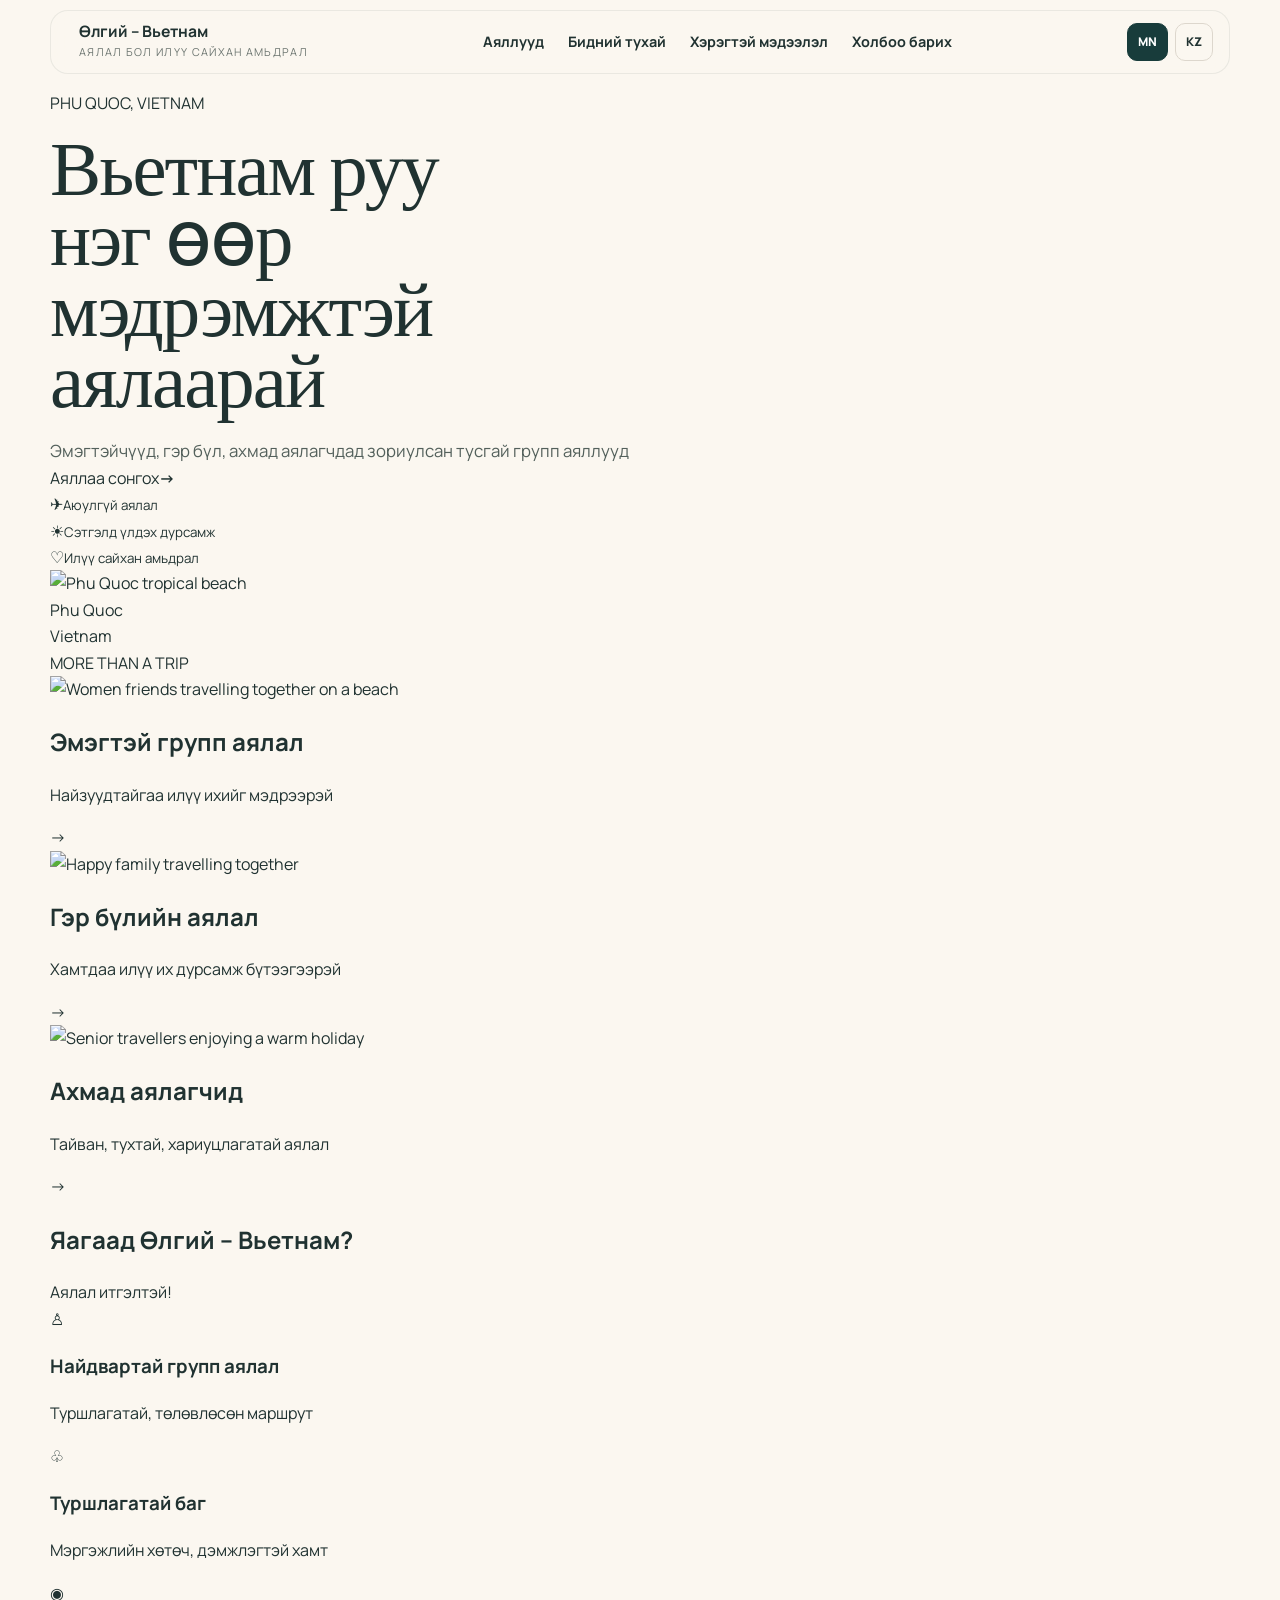
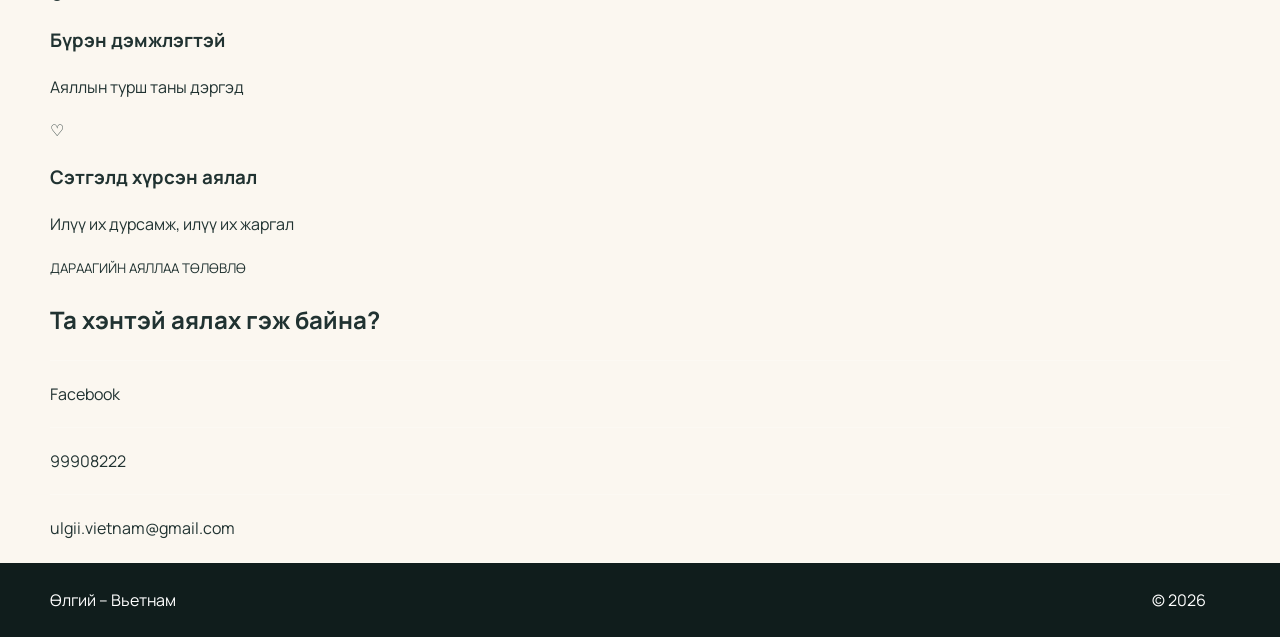
==== commit dedd4b9f: "Match homepage to selected clean audience-first design" ====
--- a/index.html
+++ b/index.html
@@ -3,26 +3,37 @@
 <head>
   <meta charset="utf-8" />
   <meta name="viewport" content="width=device-width, initial-scale=1" />
-  <meta name="description" content="Өлгий–Вьетнам: эмэгтэй групп, гэр бүл, ахмад аялагчдад зориулсан Вьетнам ба Фукуокын жижиг групп аялал." />
-  <meta name="theme-color" content="#183c3b" />
+  <meta name="description" content="Өлгий–Вьетнам: эмэгтэй групп, гэр бүл, ахмад аялагчдад зориулсан Вьетнам ба Фукуокын групп аялал." />
+  <meta name="theme-color" content="#ffffff" />
   <title>Өлгий–Вьетнам | Vietnam Group Travel</title>
   <link rel="preconnect" href="https://fonts.googleapis.com">
   <link rel="preconnect" href="https://fonts.gstatic.com" crossorigin>
-  <link href="https://fonts.googleapis.com/css2?family=DM+Serif+Display&family=Manrope:wght@400;500;600;700;800&display=swap" rel="stylesheet">
+  <link href="https://fonts.googleapis.com/css2?family=DM+Serif+Display&family=Manrope:wght@400;500;600;700;800&family=Pacifico&display=swap" rel="stylesheet">
   <link rel="stylesheet" href="style.css" />
 </head>
 <body>
-  <header class="site-header">
+  <header class="site-header" id="top">
     <a class="brand" href="#top" aria-label="Өлгий Вьетнам нүүр хуудас">
-      <span class="brand-mark">UV</span>
-      <span class="brand-copy"><strong>Өлгий–Вьетнам</strong><small>Vietnam Group Travel</small></span>
+      <span class="brand-logo" aria-hidden="true">
+        <svg viewBox="0 0 64 64" role="img">
+          <circle cx="45" cy="14" r="8" fill="#f6b93b"/>
+          <path d="M25 14c6-10 16-9 21-5-8 1-13 4-17 10 5-4 12-5 18-2-8 2-13 6-16 12" fill="none" stroke="#0b766f" stroke-width="4" stroke-linecap="round"/>
+          <path d="M28 16c-3 9-3 17-1 25" fill="none" stroke="#0b766f" stroke-width="4" stroke-linecap="round"/>
+          <path d="M9 44c8-5 14-5 22 0s14 5 24 0" fill="none" stroke="#22a6c5" stroke-width="5" stroke-linecap="round"/>
+          <path d="M12 51c7-3 13-3 20 0s13 3 20 0" fill="none" stroke="#22a6c5" stroke-width="4" stroke-linecap="round"/>
+        </svg>
+      </span>
+      <span class="brand-copy">
+        <strong>Өлгий – Вьетнам</strong>
+        <small data-mn="АЯЛАЛ БОЛ ИЛҮҮ САЙХАН АМЬДРАЛ" data-kz="САЯХАТ — ӘДЕМІ ӨМІРДІҢ БІР БӨЛІГІ">АЯЛАЛ БОЛ ИЛҮҮ САЙХАН АМЬДРАЛ</small>
+      </span>
     </a>
 
     <nav class="desktop-nav" aria-label="Үндсэн цэс">
-      <a href="#travel-styles" data-mn="Аяллын төрөл" data-kz="Саяхат түрлері">Аяллын төрөл</a>
-      <a href="#girls-trip" data-mn="Охидын аялал" data-kz="Қыздар саяхаты">Охидын аялал</a>
-      <a href="#why-us" data-mn="Яагаад бид?" data-kz="Неге біз?">Яагаад бид?</a>
-      <a href="#contact" data-mn="Холбоо" data-kz="Байланыс">Холбоо</a>
+      <a href="#tours" data-mn="Аяллууд" data-kz="Саяхаттар">Аяллууд</a>
+      <a href="#about" data-mn="Бидний тухай" data-kz="Біз туралы">Бидний тухай</a>
+      <a href="#info" data-mn="Хэрэгтэй мэдээлэл" data-kz="Пайдалы ақпарат">Хэрэгтэй мэдээлэл</a>
+      <a href="#contact" data-mn="Холбоо барих" data-kz="Байланыс">Холбоо барих</a>
     </nav>
 
     <div class="header-actions">
@@ -32,161 +43,105 @@
     </div>
   </header>
 
-  <main id="top">
-    <section class="hero container">
-      <div class="hero-copy">
-        <p class="kicker" data-mn="ВЬЕТНАМ • ФУКУОК • ЖИЖИГ ГРУПП" data-kz="ВЬЕТНАМ • ФУКУОК • ШАҒЫН ТОП">ВЬЕТНАМ • ФУКУОК • ЖИЖИГ ГРУПП</p>
-        <h1 data-mn="Танд тохирсон хэмнэлээр Вьетнамыг мэдэр." data-kz="Вьетнамды өзіңізге ыңғайлы қарқынмен сезініңіз.">Танд тохирсон хэмнэлээр Вьетнамыг мэдэр.</h1>
-        <p class="hero-lead" data-mn="Эмэгтэйчүүд, гэр бүл, ахмад аялагчдад зориулсан тусгай хөтөлбөр. Жижиг групп, ойлгомжтой зохион байгуулалт, тосолт ба үдэлт, таны хэрэгцээнд тохирсон маршрут." data-kz="Әйелдерге, отбасыларға және үлкен жастағы саяхатшыларға арналған арнайы бағдарлама. Шағын топ, түсінікті ұйымдастыру, күтіп алу мен шығарып салу, сізге сай маршрут.">Эмэгтэйчүүд, гэр бүл, ахмад аялагчдад зориулсан тусгай хөтөлбөр. Жижиг групп, ойлгомжтой зохион байгуулалт, тосолт ба үдэлт, таны хэрэгцээнд тохирсон маршрут.</p>
-        <div class="hero-actions">
-          <a class="btn btn-primary" href="#travel-styles" data-mn="Аяллаа сонгох" data-kz="Саяхатты таңдау">Аяллаа сонгох</a>
-          <a class="btn btn-ghost" href="#contact" data-mn="Хөтөлбөр асуух" data-kz="Бағдарлама сұрау">Хөтөлбөр асуух</a>
+  <main>
+    <section class="hero-shell container">
+      <div class="hero-panel">
+        <div class="hero-copy">
+          <p class="eyebrow">PHU QUOC, VIETNAM <span></span></p>
+          <h1 data-mn="Вьетнам руу нэг өөр мэдрэмжтэй аялаарай" data-kz="Вьетнамға өзгеше әсермен саяхаттаңыз">Вьетнам руу нэг өөр мэдрэмжтэй <em>аялаарай</em></h1>
+          <p class="hero-lead" data-mn="Эмэгтэйчүүд, гэр бүл, ахмад аялагчдад зориулсан тусгай групп аяллууд" data-kz="Әйелдерге, отбасыларға және үлкен жастағы саяхатшыларға арналған арнайы топтық сапарлар">Эмэгтэйчүүд, гэр бүл, ахмад аялагчдад зориулсан тусгай групп аяллууд</p>
+          <a class="primary-cta" href="#tours"><span data-mn="Аяллаа сонгох" data-kz="Саяхатты таңдау">Аяллаа сонгох</span><b>→</b></a>
+
+          <div class="hero-benefits" id="info">
+            <div><span class="round-icon">✈</span><small data-mn="Аюулгүй аялал" data-kz="Қауіпсіз сапар">Аюулгүй аялал</small></div>
+            <div><span class="round-icon">☀</span><small data-mn="Сэтгэлд үлдэх дурсамж" data-kz="Есте қаларлық сәттер">Сэтгэлд үлдэх дурсамж</small></div>
+            <div><span class="round-icon">♡</span><small data-mn="Илүү сайхан амьдрал" data-kz="Әдемі өмір">Илүү сайхан амьдрал</small></div>
+          </div>
         </div>
-        <div class="hero-points">
-          <span data-mn="Жижиг групп" data-kz="Шағын топ">Жижиг групп</span>
-          <span data-mn="Казах хэлтэй хөтөч" data-kz="Қазақ тілді гид">Казах хэлтэй хөтөч</span>
-          <span data-mn="Уян хатан маршрут" data-kz="Икемді маршрут">Уян хатан маршрут</span>
-        </div>
-      </div>
 
-      <div class="hero-visual">
-        <img src="https://images.unsplash.com/photo-1693282814784-649be45a459b?auto=format&amp;fit=crop&amp;q=84&amp;w=1800" alt="Phu Quoc tropical beach" />
-        <div class="hero-note">
-          <span data-mn="ОНЦЛОХ ЧИГЛЭЛ" data-kz="ТАҢДАУЛЫ БАҒЫТ">ОНЦЛОХ ЧИГЛЭЛ</span>
-          <strong>PHÚ QUỐC</strong>
-          <small data-mn="Далайн эрэг • Sunset • Island life" data-kz="Жағажай • Sunset • Island life">Далайн эрэг • Sunset • Island life</small>
+        <div class="hero-image-wrap">
+          <img src="https://images.unsplash.com/photo-1693282814784-649be45a459b?auto=format&amp;fit=crop&amp;q=86&amp;w=1800" alt="Phu Quoc tropical beach" />
+          <div class="image-fade"></div>
+          <div class="phuquoc-script">Phu Quoc<br><span>Vietnam</span></div>
+          <div class="more-trip">MORE THAN A TRIP <i></i></div>
         </div>
       </div>
     </section>
 
-    <section id="travel-styles" class="section travel-styles">
-      <div class="container">
-        <div class="section-heading">
-          <p class="kicker" data-mn="ТАНД АЛЬ НЬ ТОХИРОХ ВЭ?" data-kz="СІЗГЕ ҚАЙСЫСЫ САЙ?">ТАНД АЛЬ НЬ ТОХИРОХ ВЭ?</p>
-          <h2 data-mn="Гурван төрлийн аялал. Нэг зорилго — тайван, дурсамжтай амралт." data-kz="Үш түрлі саяхат. Бір мақсат — жайлы, есте қаларлық демалыс.">Гурван төрлийн аялал. Нэг зорилго — тайван, дурсамжтай амралт.</h2>
-          <p data-mn="Хүн бүрийн аяллын хэрэгцээ өөр. Тиймээс нэг хөтөлбөрийг бүгдэд тулгахгүй — аяллын хэмнэл, үзвэр, чөлөөт цагийг групп бүрт өөрөөр төлөвлөнө." data-kz="Әр адамның саяхат талғамы әртүрлі. Сондықтан бір бағдарламаны бәріне ұсынбаймыз — қарқын, көретін орындар мен бос уақыт әр топқа бөлек жоспарланады.">Хүн бүрийн аяллын хэрэгцээ өөр. Тиймээс нэг хөтөлбөрийг бүгдэд тулгахгүй — аяллын хэмнэл, үзвэр, чөлөөт цагийг групп бүрт өөрөөр төлөвлөнө.</p>
+    <section class="tour-categories container" id="tours">
+      <article class="tour-card">
+        <div class="tour-photo women-photo">
+          <img src="https://images.pexels.com/photos/37902093/pexels-photo-37902093.jpeg?cs=srgb&amp;dl=pexels-grecia-carbajal-2155465721-37902093.jpg&amp;fm=jpg" alt="Women friends travelling together on a beach" />
         </div>
+        <div class="tour-card-body">
+          <h2 data-mn="Эмэгтэй групп аялал" data-kz="Әйелдер тобының саяхаты">Эмэгтэй групп аялал</h2>
+          <p data-mn="Найзуудтайгаа илүү ихийг мэдрээрэй" data-kz="Құрбыларыңызбен көбірек әсер жинаңыз">Найзуудтайгаа илүү ихийг мэдрээрэй</p>
+          <a href="#contact" class="circle-link" aria-label="Эмэгтэй групп аялал">→</a>
+        </div>
+      </article>
 
-        <div class="audience-grid">
-          <article class="audience-card women-card">
-            <div class="card-image">
-              <img src="https://images.pexels.com/photos/4078051/pexels-photo-4078051.jpeg?cs=srgb&amp;dl=pexels-quang-nguyen-vinh-222549-4078051.jpg&amp;fm=jpg" alt="Asian women enjoying a tropical group trip" />
-              <span class="card-badge" data-mn="ЭМЭГТЭЙ ГРУПП" data-kz="ӘЙЕЛДЕР ТОБЫ">ЭМЭГТЭЙ ГРУПП</span>
-            </div>
-            <div class="card-content">
-              <h3 data-mn="Охид, найз бүсгүйчүүдийн аялал" data-kz="Қыздар мен құрбылар саяхаты">Охид, найз бүсгүйчүүдийн аялал</h3>
-              <p data-mn="Photo spot, SPA, shopping, далайн эрэг, island tour — хамтдаа хөгжилдөх мөртлөө өөртөө амрах цагтай." data-kz="Photo spot, SPA, shopping, жағажай, island tour — бірге көңіл көтеріп, өзіңізге де демалуға уақыт қалады.">Photo spot, SPA, shopping, далайн эрэг, island tour — хамтдаа хөгжилдөх мөртлөө өөртөө амрах цагтай.</p>
-              <ul>
-                <li data-mn="Жижиг групп" data-kz="Шағын топ">Жижиг групп</li>
-                <li data-mn="Зураг авах гоё газрууд" data-kz="Фотоға әдемі орындар">Зураг авах гоё газрууд</li>
-                <li data-mn="SPA & shopping" data-kz="SPA & shopping">SPA & shopping</li>
-              </ul>
-              <a class="card-link" href="#girls-trip"><span data-mn="Одоогийн аяллыг үзэх" data-kz="Қазіргі сапарды көру">Одоогийн аяллыг үзэх</span> →</a>
-            </div>
-          </article>
+      <article class="tour-card">
+        <div class="tour-photo family-photo">
+          <img src="https://images.unsplash.com/photo-1609220136736-443140cffec6?auto=format&amp;fit=crop&amp;q=84&amp;w=1200" alt="Happy family travelling together" />
+        </div>
+        <div class="tour-card-body">
+          <h2 data-mn="Гэр бүлийн аялал" data-kz="Отбасылық саяхат">Гэр бүлийн аялал</h2>
+          <p data-mn="Хамтдаа илүү их дурсамж бүтээгээрэй" data-kz="Бірге көбірек естелік жасаңыз">Хамтдаа илүү их дурсамж бүтээгээрэй</p>
+          <a href="#contact" class="circle-link" aria-label="Гэр бүлийн аялал">→</a>
+        </div>
+      </article>
 
-          <article class="audience-card family-card">
-            <div class="card-image">
-              <img src="https://images.unsplash.com/photo-1769674844503-63d6a1fe16d5?auto=format&amp;fit=crop&amp;q=82&amp;w=1600" alt="Family walking together on a beach" />
-              <span class="card-badge" data-mn="ГЭР БҮЛ" data-kz="ОТБАСЫ">ГЭР БҮЛ</span>
-            </div>
-            <div class="card-content">
-              <h3 data-mn="Гэр бүлийн ая тухтай аялал" data-kz="Отбасылық жайлы саяхат">Гэр бүлийн ая тухтай аялал</h3>
-              <p data-mn="Хүүхэдтэй гэр бүлд тохирсон хэмнэл, хангалттай чөлөөт цаг, хүн бүрт сонирхолтой үзвэрийг тэнцвэртэй хослуулна." data-kz="Балалы отбасыға қолайлы қарқын, жеткілікті бос уақыт және барлығына қызықты орындарды тең үйлестіреміз.">Хүүхэдтэй гэр бүлд тохирсон хэмнэл, хангалттай чөлөөт цаг, хүн бүрт сонирхолтой үзвэрийг тэнцвэртэй хослуулна.</p>
-              <ul>
-                <li data-mn="Хүүхдэд тохирсон хөтөлбөр" data-kz="Балаларға қолайлы бағдарлама">Хүүхдэд тохирсон хөтөлбөр</li>
-                <li data-mn="Тухтай буудал" data-kz="Жайлы қонақүй">Тухтай буудал</li>
-                <li data-mn="Чөлөөт цагтай" data-kz="Бос уақыт жеткілікті">Чөлөөт цагтай</li>
-              </ul>
-              <a class="card-link" href="#contact"><span data-mn="Гэр бүлийн маршрут асуух" data-kz="Отбасылық маршрут сұрау">Гэр бүлийн маршрут асуух</span> →</a>
-            </div>
-          </article>
+      <article class="tour-card">
+        <div class="tour-photo senior-photo">
+          <img src="https://images.pexels.com/photos/5217068/pexels-photo-5217068.jpeg?cs=srgb&amp;dl=pexels-bijoubaby-5217068.jpg&amp;fm=jpg" alt="Senior travellers enjoying a warm holiday" />
+        </div>
+        <div class="tour-card-body">
+          <h2 data-mn="Ахмад аялагчид" data-kz="Үлкен жастағы саяхатшылар">Ахмад аялагчид</h2>
+          <p data-mn="Тайван, тухтай, хариуцлагатай аялал" data-kz="Жайлы, тыныш, жауапты саяхат">Тайван, тухтай, хариуцлагатай аялал</p>
+          <a href="#contact" class="circle-link" aria-label="Ахмад аялагчдын аялал">→</a>
+        </div>
+      </article>
+    </section>
 
-          <article class="audience-card senior-card">
-            <div class="card-image">
-              <img src="https://images.pexels.com/photos/5217068/pexels-photo-5217068.jpeg?cs=srgb&amp;dl=pexels-bijoubaby-5217068.jpg&amp;fm=jpg" alt="Senior couple enjoying a beach holiday" />
-              <span class="card-badge" data-mn="АХМАД АЯЛАГЧИД" data-kz="ҮЛКЕН ЖАСТАҒЫ САЯХАТШЫЛАР">АХМАД АЯЛАГЧИД</span>
-            </div>
-            <div class="card-content">
-              <h3 data-mn="Тайван хэмнэлтэй ахмадын групп аялал" data-kz="Үлкендерге арналған жайлы топтық саяхат">Тайван хэмнэлтэй ахмадын групп аялал</h3>
-              <p data-mn="Удаан алхалт багатай, амрах хугацаа хангалттай, шилжилт ойлгомжтой, яаралгүй хөтөлбөрөөр аялуулна." data-kz="Ұзақ жаяу жүруі аз, демалуға уақыт жеткілікті, трансфері түсінікті, асықпайтын бағдарлама.">Удаан алхалт багатай, амрах хугацаа хангалттай, шилжилт ойлгомжтой, яаралгүй хөтөлбөрөөр аялуулна.</p>
-              <ul>
-                <li data-mn="Алхалт багатай" data-kz="Жаяу жүру аз">Алхалт багатай</li>
-                <li data-mn="Амралтын завсарлагатай" data-kz="Демалыс үзілістері бар">Амралтын завсарлагатай</li>
-                <li data-mn="Тосолт, үдэлт зохион байгуулна" data-kz="Күтіп алу және шығарып салу">Тосолт, үдэлт зохион байгуулна</li>
-              </ul>
-              <a class="card-link" href="#contact"><span data-mn="Ахмадын аялал асуух" data-kz="Үлкендер сапарын сұрау">Ахмадын аялал асуух</span> →</a>
-            </div>
-          </article>
+    <section class="why-section container" id="about">
+      <div class="why-head">
+        <h2 data-mn="Яагаад Өлгий – Вьетнам?" data-kz="Неге Өлгий – Вьетнам?">Яагаад Өлгий – Вьетнам?</h2>
+        <span class="handwrite" data-mn="Аялал итгэлтэй!" data-kz="Саяхат сеніммен!">Аялал итгэлтэй!</span>
+      </div>
+      <div class="why-grid">
+        <div class="why-item">
+          <span class="why-icon">♙</span>
+          <h3 data-mn="Найдвартай групп аялал" data-kz="Сенімді топтық саяхат">Найдвартай групп аялал</h3>
+          <p data-mn="Туршлагатай, төлөвлөсөн маршрут" data-kz="Тәжірибелі, жоспарланған маршрут">Туршлагатай, төлөвлөсөн маршрут</p>
+        </div>
+        <div class="why-item">
+          <span class="why-icon">♧</span>
+          <h3 data-mn="Туршлагатай баг" data-kz="Тәжірибелі команда">Туршлагатай баг</h3>
+          <p data-mn="Мэргэжлийн хөтөч, дэмжлэгтэй хамт" data-kz="Кәсіби гид және қолдау">Мэргэжлийн хөтөч, дэмжлэгтэй хамт</p>
+        </div>
+        <div class="why-item">
+          <span class="why-icon">◉</span>
+          <h3 data-mn="Бүрэн дэмжлэгтэй" data-kz="Толық қолдау">Бүрэн дэмжлэгтэй</h3>
+          <p data-mn="Аяллын турш таны дэргэд" data-kz="Сапар бойы жаныңызда">Аяллын турш таны дэргэд</p>
+        </div>
+        <div class="why-item">
+          <span class="why-icon">♡</span>
+          <h3 data-mn="Сэтгэлд хүрсэн аялал" data-kz="Жүрекке жақын саяхат">Сэтгэлд хүрсэн аялал</h3>
+          <p data-mn="Илүү их дурсамж, илүү их жаргал" data-kz="Көбірек естелік, көбірек қуаныш">Илүү их дурсамж, илүү их жаргал</p>
         </div>
       </div>
     </section>
 
-    <section id="girls-trip" class="section featured-trip">
-      <div class="container featured-trip-grid">
-        <div class="featured-trip-copy">
-          <p class="kicker light" data-mn="2026 ОНЫ ОНЦЛОХ АЯЛАЛ" data-kz="2026 ЖЫЛҒЫ ТАҢДАУЛЫ САПАР">2026 ОНЫ ОНЦЛОХ АЯЛАЛ</p>
-          <h2 data-mn="Қыздар, Фукуокқа бірге саяхаттайық!" data-kz="Қыздар, Фукуокқа бірге саяхаттайық!">Қыздар, Фукуокқа бірге саяхаттайық!</h2>
-          <p data-mn="Grand World, Sunset Town, далайн эрэг, 3 арал, Hon Thom, SPA, массаж, shopping — 6 хүний жижиг группээр 7 өдөр / 6 шөнө." data-kz="Grand World, Sunset Town, жағажай, 3 арал, Hon Thom, SPA, массаж, shopping — 6 қыздан тұратын шағын топпен 7 күн / 6 түн.">Grand World, Sunset Town, далайн эрэг, 3 арал, Hon Thom, SPA, массаж, shopping — 6 хүний жижиг группээр 7 өдөр / 6 шөнө.</p>
-          <div class="trip-meta">
-            <div><span data-mn="Хугацаа" data-kz="Ұзақтығы">Хугацаа</span><strong>7D / 6N</strong></div>
-            <div><span data-mn="Групп" data-kz="Топ">Групп</span><strong data-mn="6 хүн" data-kz="6 қыз">6 хүн</strong></div>
-            <div><span data-mn="Улирал" data-kz="Маусым">Улирал</span><strong data-mn="11–12 сар" data-kz="Қараша–желтоқсан">11–12 сар</strong></div>
-          </div>
-          <div class="trip-price">
-            <span data-mn="Нэг хүний үнэ" data-kz="Бір адамға">Нэг хүний үнэ</span>
-            <strong>4 800 000₮</strong>
-          </div>
-          <a class="btn btn-light" href="https://www.facebook.com/profile.php?id=61594274105420" target="_blank" rel="noopener" data-mn="Facebook-ээр бүртгүүлэх" data-kz="Facebook арқылы тіркелу">Facebook-ээр бүртгүүлэх</a>
-        </div>
-        <div class="featured-trip-photo">
-          <img src="https://images.pexels.com/photos/4078051/pexels-photo-4078051.jpeg?cs=srgb&amp;dl=pexels-quang-nguyen-vinh-222549-4078051.jpg&amp;fm=jpg" alt="Asian women on a group holiday" />
-        </div>
-      </div>
-    </section>
-
-    <section id="why-us" class="section why-us">
-      <div class="container why-layout">
-        <div class="why-copy">
-          <p class="kicker" data-mn="ЯАГААД ӨЛГИЙ–ВЬЕТНАМ?" data-kz="НЕГЕ ӨЛГИЙ–ВЬЕТНАМ?">ЯАГААД ӨЛГИЙ–ВЬЕТНАМ?</p>
-          <h2 data-mn="Аяллын гол зүйлсийг нэг дор ойлгомжтой болгоно." data-kz="Сапардың негізгі бөліктерін бір жерде түсінікті ұйымдастырамыз.">Аяллын гол зүйлсийг нэг дор ойлгомжтой болгоно.</h2>
-          <p data-mn="Та аяллын турш юу хийхээ эргэлзэхгүй байх нь чухал. Маршрут, буудал, шилжилт, хөтөлбөрийг урьдчилан цэгцэлж, группийн хэрэгцээнд тохируулна." data-kz="Сапар барысында не істейтініңіз түсінікті болуы маңызды. Маршрут, қонақүй, трансфер және бағдарламаны алдын ала реттеп, топтың қажеттілігіне бейімдейміз.">Та аяллын турш юу хийхээ эргэлзэхгүй байх нь чухал. Маршрут, буудал, шилжилт, хөтөлбөрийг урьдчилан цэгцэлж, группийн хэрэгцээнд тохируулна.</p>
-        </div>
-
-        <div class="why-list">
-          <div><span>01</span><div><h3 data-mn="Жижиг групп" data-kz="Шағын топ">Жижиг групп</h3><p data-mn="Том группээс илүү уян хатан, тайван хэмнэл." data-kz="Үлкен топқа қарағанда икемдірек әрі жайлы қарқын.">Том группээс илүү уян хатан, тайван хэмнэл.</p></div></div>
-          <div><span>02</span><div><h3 data-mn="Хэлний дэмжлэг" data-kz="Тілдік қолдау">Хэлний дэмжлэг</h3><p data-mn="Казах хэлтэй хөтөч, ойлгомжтой харилцаа." data-kz="Қазақ тілді гид және түсінікті байланыс.">Казах хэлтэй хөтөч, ойлгомжтой харилцаа.</p></div></div>
-          <div><span>03</span><div><h3 data-mn="Тосолт ба шилжилт" data-kz="Күтіп алу және трансфер">Тосолт ба шилжилт</h3><p data-mn="Онгоцны буудлаас эхлээд дотоод шилжилтийг зохион байгуулна." data-kz="Әуежайдан бастап ішкі трансферлер ұйымдастырылады.">Онгоцны буудлаас эхлээд дотоод шилжилтийг зохион байгуулна.</p></div></div>
-          <div><span>04</span><div><h3 data-mn="Танд тохирсон маршрут" data-kz="Сізге сай маршрут">Танд тохирсон маршрут</h3><p data-mn="Группийн нас, сонирхол, төсөв, аяллын хэмнэлд тохируулна." data-kz="Топтың жасы, қызығушылығы, бюджеті мен қарқынына бейімдейміз.">Группийн нас, сонирхол, төсөв, аяллын хэмнэлд тохируулна.</p></div></div>
-        </div>
-      </div>
-    </section>
-
-    <section class="section phuquoc-strip">
-      <div class="container">
-        <div class="section-heading compact">
-          <p class="kicker" data-mn="ФУКУОКЫН МЭДРЭМЖ" data-kz="ФУКУОК ӘСЕРІ">ФУКУОКЫН МЭДРЭМЖ</p>
-          <h2 data-mn="Далайн эрэг, өнгөлөг хотхон, island day, тайван орой." data-kz="Жағажай, әсем қалашық, island day және жайлы кеш.">Далайн эрэг, өнгөлөг хотхон, island day, тайван орой.</h2>
-        </div>
-        <div class="experience-grid">
-          <div class="experience large"><img src="https://images.unsplash.com/photo-1732243395944-cb3ff9311091?auto=format&amp;fit=crop&amp;q=82&amp;w=1600" alt="Phu Quoc beach" /><span>Beach & Island</span></div>
-          <div class="experience"><img src="https://images.unsplash.com/photo-1704268391361-1b2eedf8a955?auto=format&amp;fit=crop&amp;q=82&amp;w=1200" alt="Sunset Town Phu Quoc" /><span>Sunset Town</span></div>
-          <div class="experience color-block"><strong>Grand World</strong><small data-mn="Фото • Shopping • Evening" data-kz="Фото • Shopping • Evening">Фото • Shopping • Evening</small></div>
-        </div>
-      </div>
-    </section>
-
-    <section id="contact" class="contact-section">
-      <div class="container contact-layout">
-        <div class="contact-copy">
-          <p class="kicker light" data-mn="АЯЛЛАА ЭНДЭЭС ЭХЛҮҮЛ" data-kz="САПАРДЫ ОСЫ ЖЕРДЕН БАСТАҢЫЗ">АЯЛЛАА ЭНДЭЭС ЭХЛҮҮЛ</p>
-          <h2 data-mn="Та хэнтэй аялах гэж байна? Бид танд тохирсон хөтөлбөр гаргая." data-kz="Кіммен саяхаттайсыз? Сізге сай бағдарлама дайындайық.">Та хэнтэй аялах гэж байна? Бид танд тохирсон хөтөлбөр гаргая.</h2>
-          <p data-mn="Хэдэн хүн, хэдэн өдөр, ямар төсөв, ямар төрлийн аялал хүсэж байгаагаа хэлээрэй." data-kz="Қанша адам, қанша күн, қандай бюджет және қандай саяхат қалайтыныңызды айтыңыз.">Хэдэн хүн, хэдэн өдөр, ямар төсөв, ямар төрлийн аялал хүсэж байгаагаа хэлээрэй.</p>
+    <section class="contact-band" id="contact">
+      <div class="container contact-inner">
+        <div>
+          <small data-mn="ДАРААГИЙН АЯЛЛАА ТӨЛӨВЛӨ" data-kz="КЕЛЕСІ САПАРДЫ ЖОСПАРЛА">ДАРААГИЙН АЯЛЛАА ТӨЛӨВЛӨ</small>
+          <h2 data-mn="Та хэнтэй аялах гэж байна?" data-kz="Кіммен саяхаттағыңыз келеді?">Та хэнтэй аялах гэж байна?</h2>
         </div>
         <div class="contact-links">
-          <a href="https://www.facebook.com/profile.php?id=61594274105420" target="_blank" rel="noopener"><span>Facebook</span><strong data-mn="Мессеж бичих" data-kz="Хабарлама жіберу">Мессеж бичих</strong></a>
-          <a href="tel:+97699908222"><span data-mn="Утас" data-kz="Телефон">Утас</span><strong>99908222</strong></a>
-          <a href="mailto:ulgii.vietnam@gmail.com"><span>Email</span><strong>ulgii.vietnam@gmail.com</strong></a>
+          <a href="https://www.facebook.com/profile.php?id=61594274105420" target="_blank" rel="noopener">Facebook</a>
+          <a href="tel:+97699908222">99908222</a>
+          <a href="mailto:ulgii.vietnam@gmail.com">ulgii.vietnam@gmail.com</a>
         </div>
       </div>
     </section>
@@ -194,12 +149,8 @@
 
   <footer class="site-footer">
     <div class="container footer-inner">
-      <div class="brand footer-brand">
-        <span class="brand-mark">UV</span>
-        <span class="brand-copy"><strong>Өлгий–Вьетнам</strong><small>Vietnam Group Travel</small></span>
-      </div>
-      <p data-mn="Эмэгтэй групп • Гэр бүл • Ахмад аялагчид" data-kz="Әйелдер тобы • Отбасы • Үлкен жастағы саяхатшылар">Эмэгтэй групп • Гэр бүл • Ахмад аялагчид</p>
-      <p>© <span id="year"></span></p>
+      <span>Өлгий – Вьетнам</span>
+      <span>© <span id="year"></span></span>
     </div>
   </footer>
 
--- a/style.css
+++ b/style.css
@@ -1,13 +1,16 @@
 :root{
-  --bg:#f6f2ea;
-  --paper:#fffdf8;
-  --ink:#1f2a2b;
-  --muted:#6f756f;
-  --line:#d9d2c6;
-  --accent:#e56f61;
-  --dark:#1d2a2a;
-  --sand:#e9dfcf;
-  --sage:#9cac97;
+  --bg:#fbf7f0;
+  --paper:#fffdf9;
+  --ink:#203231;
+  --muted:#6d7671;
+  --line:#ddd7cd;
+  --green:#183c3b;
+  --green-soft:#dfe9e4;
+  --coral:#e77868;
+  --rose:#efd8da;
+  --sand:#eee2d1;
+  --lav:#e7e1ef;
+  --gold:#c7a66b;
   --max:1180px;
 }
 
@@ -20,7 +23,6 @@
   background:var(--bg);
   line-height:1.65;
 }
-
 a{text-decoration:none;color:inherit}
 img{display:block;width:100%;height:auto}
 button{font:inherit}
@@ -28,174 +30,174 @@
 
 .site-header{
   position:sticky;top:0;z-index:100;
-  display:flex;align-items:center;justify-content:space-between;gap:20px;
-  width:min(var(--max),calc(100% - 24px));
-  margin:14px auto 0;
-  padding:14px 18px;
-  background:rgba(246,242,234,.92);
-  backdrop-filter:blur(14px);
-  border:1px solid rgba(31,42,43,.08);
+  display:flex;align-items:center;justify-content:space-between;gap:18px;
+  width:min(var(--max),calc(100% - 20px));margin:10px auto 0;padding:12px 16px;
+  background:rgba(251,247,240,.94);backdrop-filter:blur(16px);
+  border:1px solid rgba(32,50,49,.08);border-radius:18px;
 }
 .brand{display:flex;align-items:center;gap:12px;min-width:0}
-.brand-mark{
-  width:42px;height:42px;border-radius:50%;display:grid;place-items:center;
-  background:var(--dark);color:#fff;font-weight:800;font-size:.88rem;letter-spacing:.08em
-}
+.brand-mark{width:42px;height:42px;border-radius:50%;display:grid;place-items:center;background:var(--green);color:#fff;font-weight:800;letter-spacing:.08em;font-size:.84rem}
 .brand-copy strong{display:block;font-size:.98rem;line-height:1.1}
-.brand-copy small{display:block;color:var(--muted);font-size:.72rem;margin-top:2px;text-transform:uppercase;letter-spacing:.12em}
+.brand-copy small{display:block;font-size:.68rem;color:var(--muted);text-transform:uppercase;letter-spacing:.12em;margin-top:3px}
 .desktop-nav{display:flex;gap:24px;align-items:center}
-.desktop-nav a{font-size:.92rem;font-weight:700}
-.desktop-nav a:hover{color:var(--accent)}
-.header-actions{display:flex;gap:8px;align-items:center}
-.lang-btn,.menu-btn{border:1px solid var(--line);background:transparent;color:var(--ink);cursor:pointer}
-.lang-btn{padding:8px 10px;font-size:.78rem;font-weight:800}
-.lang-btn.active{background:var(--dark);color:#fff;border-color:var(--dark)}
-.menu-btn{display:none;width:40px;height:40px;font-size:1.1rem}
-
-.destination-hero{padding:64px 0 24px}
-.hero-kicker,.section-label,.eyebrow{
-  font-size:.74rem;font-weight:800;letter-spacing:.15em;text-transform:uppercase;color:var(--accent)
-}
-.destination-hero h1{
-  margin:8px 0 18px;
-  font-family:'DM Serif Display',Georgia,serif;
-  font-size:clamp(4.8rem,14vw,10.5rem);
-  line-height:.84;
-  letter-spacing:-.035em;
-  font-weight:400
-}
-.hero-intro{display:grid;grid-template-columns:1.5fr .5fr;gap:36px;align-items:end;margin-bottom:28px}
-.hero-intro p{margin:0;max-width:760px;font-size:1.03rem;color:#444a46}
-.text-cta{font-weight:800;border-bottom:1px solid var(--ink);padding-bottom:4px;justify-self:end}
-.hero-image-wrap{margin:0;position:relative}
-.hero-image{height:560px;object-fit:cover;filter:saturate(.9) contrast(.98)}
-.hero-image-wrap figcaption{
-  position:absolute;left:18px;right:18px;bottom:18px;display:flex;justify-content:space-between;gap:18px;
-  padding:14px 16px;background:rgba(255,253,248,.88);backdrop-filter:blur(10px);font-size:.86rem
-}
-.hero-image-wrap figcaption strong{font-weight:800}
-
-.section{padding:86px 0}
-.section-label{margin-bottom:18px}
-.featured-grid{display:grid;grid-template-columns:1fr 1fr;background:var(--paper);border:1px solid var(--line)}
-.featured-photo img{height:100%;min-height:620px;object-fit:cover}
-.featured-copy{padding:48px;display:flex;flex-direction:column;justify-content:center}
-.featured-copy h2,.section-heading h2,.itinerary-intro h2,.why-heading h2,.contact-layout h2{
-  font-family:'DM Serif Display',Georgia,serif;font-weight:400;letter-spacing:-.02em
-}
-.featured-copy h2{font-size:clamp(2.5rem,4vw,4rem);line-height:1.02;margin:8px 0 20px}
-.lead{font-size:1.05rem;color:#555d58}
-.trip-facts{display:grid;grid-template-columns:repeat(3,1fr);gap:0;border-top:1px solid var(--line);border-bottom:1px solid var(--line);margin:28px 0}
-.trip-facts div{padding:18px 16px 18px 0;border-right:1px solid var(--line)}
-.trip-facts div:last-child{border-right:0;padding-left:16px}
-.trip-facts div:nth-child(2){padding-left:16px}
-.trip-facts small,.price-line small{display:block;color:var(--muted);font-size:.76rem;text-transform:uppercase;letter-spacing:.1em}
-.trip-facts strong{display:block;font-size:1.06rem;margin-top:5px}
-.price-line{display:flex;align-items:end;justify-content:space-between;gap:18px}
-.price-line strong{display:block;font-family:'DM Serif Display',Georgia,serif;font-size:2.3rem;font-weight:400;margin-top:4px}
-.btn-dark{display:inline-flex;padding:13px 20px;background:var(--dark);color:#fff;font-weight:800}
-.btn-dark:hover{background:var(--accent)}
-
-.editorial-section{background:#ece5da}
-.split-heading{display:grid;grid-template-columns:1.3fr .7fr;gap:38px;align-items:end;margin-bottom:32px}
-.split-heading h2{font-size:clamp(2.5rem,5vw,4.7rem);line-height:.98;margin:8px 0 0;max-width:800px}
-.split-heading>p{margin:0;color:#5c635f}
-.story-grid{display:grid;grid-template-columns:1.15fr .85fr;grid-template-rows:auto auto;gap:20px}
-.story-card{background:var(--paper)}
-.story-card img{height:340px;object-fit:cover}
-.story-large{grid-row:1/3}
-.story-large img{height:620px}
-.story-copy{padding:22px 24px 28px}
-.story-copy span{font-size:.72rem;letter-spacing:.14em;color:var(--accent);font-weight:800}
-.story-copy h3,.text-card h3{font-family:'DM Serif Display',Georgia,serif;font-weight:400;font-size:2rem;line-height:1.05;margin:8px 0 10px}
-.story-copy p,.text-card p{margin:0;color:#5f655f}
-.text-card{background:var(--dark);color:#fff;display:flex}
-.text-card-inner{padding:28px;display:flex;flex-direction:column;justify-content:center}
-.text-card-inner>span{font-size:2.6rem;font-family:'DM Serif Display',Georgia,serif;color:#ddcbb8}
-.text-card p{color:#d7d8d1}
-
-.quote-block{border-top:1px solid var(--line);border-bottom:1px solid var(--line);padding:42px 0}
-.quote-block p{margin:0 auto;max-width:900px;text-align:center;font-family:'DM Serif Display',Georgia,serif;font-size:clamp(2rem,4vw,3.8rem);line-height:1.08;font-weight:400}
-
-.itinerary-section{background:var(--paper)}
-.itinerary-layout{display:grid;grid-template-columns:.8fr 1.2fr;gap:72px}
-.itinerary-intro{position:sticky;top:110px;align-self:start}
-.itinerary-intro h2{font-size:3.3rem;line-height:1;margin:8px 0 16px}
-.itinerary-intro p{color:var(--muted)}
-.timeline{border-top:1px solid var(--line)}
-.timeline article{display:grid;grid-template-columns:64px 1fr;gap:18px;padding:22px 0;border-bottom:1px solid var(--line)}
-.timeline article>span{font-family:'DM Serif Display',Georgia,serif;font-size:1.8rem;color:var(--accent)}
-.timeline h3{margin:0 0 5px;font-size:1.08rem}
-.timeline p{margin:0;color:var(--muted);font-size:.94rem}
-
-.why-grid{display:grid;grid-template-columns:.8fr 1.2fr;gap:70px;align-items:start}
-.why-heading h2{font-size:3.4rem;line-height:1;margin:8px 0 0}
+.desktop-nav a{font-size:.9rem;font-weight:700}
+.desktop-nav a:hover{color:var(--coral)}
+.header-actions{display:flex;align-items:center;gap:7px}
+.lang-btn,.menu-btn{border:1px solid var(--line);background:transparent;color:var(--ink);cursor:pointer;border-radius:10px}
+.lang-btn{padding:8px 10px;font-size:.75rem;font-weight:800}
+.lang-btn.active{background:var(--green);color:#fff;border-color:var(--green)}
+.menu-btn{display:none;width:40px;height:40px;font-size:1.05rem}
+
+.hero{display:grid;grid-template-columns:.9fr 1.1fr;gap:52px;align-items:center;padding:72px 0 74px}
+.kicker{margin:0 0 14px;color:var(--coral);font-size:.74rem;font-weight:800;letter-spacing:.15em;text-transform:uppercase}
+.kicker.light{color:#f3c7bf}
+.hero-copy h1,.section-heading h2,.featured-trip-copy h2,.why-copy h2,.contact-copy h2{
+  font-family:'DM Serif Display',Georgia,serif;font-weight:400;letter-spacing:-.025em
+}
+.hero-copy h1{font-size:clamp(3.4rem,6vw,6.4rem);line-height:.92;margin:0 0 22px;max-width:10ch}
+.hero-lead{font-size:1.05rem;color:#53605b;max-width:620px;margin:0}
+.hero-actions{display:flex;flex-wrap:wrap;gap:12px;margin:28px 0 22px}
+.btn{display:inline-flex;justify-content:center;align-items:center;padding:13px 20px;border-radius:999px;font-weight:800;font-size:.92rem;transition:.2s ease}
+.btn:hover{transform:translateY(-1px)}
+.btn-primary{background:var(--green);color:#fff}
+.btn-primary:hover{background:#24514f}
+.btn-ghost{border:1px solid var(--line);background:var(--paper)}
+.btn-light{background:#fff;color:var(--green)}
+.hero-points{display:flex;flex-wrap:wrap;gap:8px}
+.hero-points span{padding:8px 11px;border:1px solid var(--line);border-radius:999px;font-size:.78rem;font-weight:700;color:#5b6661;background:rgba(255,255,255,.55)}
+.hero-visual{position:relative}
+.hero-visual img{height:660px;object-fit:cover;border-radius:160px 28px 28px 28px}
+.hero-note{position:absolute;left:-28px;bottom:32px;background:var(--paper);padding:18px 20px;min-width:240px;border:1px solid var(--line);box-shadow:0 18px 50px rgba(32,50,49,.12)}
+.hero-note span{display:block;font-size:.66rem;color:var(--coral);font-weight:800;letter-spacing:.14em}
+.hero-note strong{display:block;font-family:'DM Serif Display',Georgia,serif;font-size:2rem;font-weight:400;margin:2px 0}
+.hero-note small{color:var(--muted)}
+
+.section{padding:88px 0}
+.travel-styles{background:var(--paper);border-top:1px solid var(--line);border-bottom:1px solid var(--line)}
+.section-heading{max-width:850px;margin-bottom:38px}
+.section-heading h2{font-size:clamp(2.5rem,5vw,4.7rem);line-height:1;margin:0 0 16px}
+.section-heading>p:last-child{color:var(--muted);max-width:760px;margin-bottom:0}
+.section-heading.compact{max-width:760px}
+
+.audience-grid{display:grid;grid-template-columns:repeat(3,1fr);gap:20px}
+.audience-card{background:var(--bg);border:1px solid var(--line);border-radius:28px;overflow:hidden;display:flex;flex-direction:column}
+.card-image{position:relative;overflow:hidden}
+.card-image img{height:330px;object-fit:cover;transition:transform .45s ease}
+.audience-card:hover .card-image img{transform:scale(1.025)}
+.card-badge{position:absolute;left:14px;top:14px;padding:8px 11px;border-radius:999px;background:rgba(255,253,249,.92);font-size:.68rem;font-weight:800;letter-spacing:.1em}
+.card-content{padding:24px;display:flex;flex-direction:column;flex:1}
+.card-content h3{font-family:'DM Serif Display',Georgia,serif;font-weight:400;font-size:2rem;line-height:1.05;margin:0 0 12px}
+.card-content p{color:var(--muted);margin:0 0 16px}
+.card-content ul{padding-left:18px;margin:0 0 22px;color:#4e5954;font-size:.92rem}
+.card-content li{margin:6px 0}
+.card-link{margin-top:auto;font-weight:800;border-top:1px solid var(--line);padding-top:16px}
+.women-card{background:#f8edef}
+.family-card{background:#f6efe4}
+.senior-card{background:#edf3ef}
+
+.featured-trip{background:var(--green);color:#fff;padding:0}
+.featured-trip-grid{display:grid;grid-template-columns:1fr 1fr;min-height:650px}
+.featured-trip-copy{padding:72px 56px 72px 0;display:flex;flex-direction:column;justify-content:center}
+.featured-trip-copy h2{font-size:clamp(3rem,5vw,5.2rem);line-height:.96;margin:0 0 18px}
+.featured-trip-copy>p:not(.kicker){color:#d7e2dd;max-width:620px}
+.featured-trip-photo img{height:100%;min-height:650px;object-fit:cover}
+.trip-meta{display:grid;grid-template-columns:repeat(3,1fr);border-top:1px solid rgba(255,255,255,.2);border-bottom:1px solid rgba(255,255,255,.2);margin:26px 0}
+.trip-meta div{padding:16px 14px 16px 0;border-right:1px solid rgba(255,255,255,.2)}
+.trip-meta div:nth-child(2),.trip-meta div:nth-child(3){padding-left:14px}
+.trip-meta div:last-child{border-right:0}
+.trip-meta span,.trip-price span{display:block;color:#aac0b8;font-size:.72rem;text-transform:uppercase;letter-spacing:.09em}
+.trip-meta strong{display:block;margin-top:4px}
+.trip-price{margin:0 0 24px}
+.trip-price strong{display:block;font-family:'DM Serif Display',Georgia,serif;font-weight:400;font-size:3rem;line-height:1;margin-top:4px}
+.featured-trip .btn{align-self:flex-start}
+
+.why-us{background:var(--bg)}
+.why-layout{display:grid;grid-template-columns:.9fr 1.1fr;gap:70px;align-items:start}
+.why-copy h2{font-size:clamp(2.7rem,4.8vw,4.6rem);line-height:1;margin:0 0 18px}
+.why-copy>p:last-child{color:var(--muted);max-width:540px}
 .why-list{border-top:1px solid var(--line)}
-.why-list>div{display:grid;grid-template-columns:60px 1fr;gap:18px;border-bottom:1px solid var(--line);padding:22px 0}
-.why-list strong{font-family:'DM Serif Display',Georgia,serif;font-size:1.8rem;color:var(--accent);font-weight:400}
-.why-list p{margin:0;font-size:1.02rem}
-
-.contact-section{background:var(--dark);color:#fff;padding:86px 0}
+.why-list>div{display:grid;grid-template-columns:64px 1fr;gap:18px;padding:22px 0;border-bottom:1px solid var(--line)}
+.why-list>div>span{font-family:'DM Serif Display',Georgia,serif;font-size:1.8rem;color:var(--coral)}
+.why-list h3{margin:0 0 4px;font-size:1.05rem}
+.why-list p{margin:0;color:var(--muted);font-size:.94rem}
+
+.phuquoc-strip{background:#efe6d9}
+.experience-grid{display:grid;grid-template-columns:1.25fr .75fr;grid-template-rows:1fr 1fr;gap:18px}
+.experience{position:relative;overflow:hidden;min-height:280px;background:var(--green);color:#fff}
+.experience.large{grid-row:1/3;min-height:580px}
+.experience img{width:100%;height:100%;object-fit:cover}
+.experience>span{position:absolute;left:16px;bottom:14px;padding:8px 11px;background:rgba(255,253,249,.9);color:var(--ink);font-weight:800;font-size:.8rem}
+.color-block{display:flex;flex-direction:column;justify-content:flex-end;padding:28px;background:linear-gradient(145deg,#d6a66b,#e97c68 60%,#d58d95)}
+.color-block strong{font-family:'DM Serif Display',Georgia,serif;font-size:3rem;font-weight:400}
+.color-block small{font-size:.9rem;opacity:.9}
+
+.contact-section{background:#182928;color:#fff;padding:88px 0}
 .contact-layout{display:grid;grid-template-columns:1fr 1fr;gap:72px;align-items:start}
-.light-label{color:#ddcbb8}
-.contact-layout h2{font-size:clamp(2.8rem,5vw,4.8rem);line-height:.98;margin:12px 0 18px}
-.contact-layout>div>p{color:#c9cfca;max-width:560px}
-.contact-links{border-top:1px solid rgba(255,255,255,.22)}
-.contact-links a{display:flex;justify-content:space-between;gap:18px;padding:20px 0;border-bottom:1px solid rgba(255,255,255,.22)}
-.contact-links span{color:#aeb7b1}
-.contact-links strong{font-weight:700;text-align:right}
-.contact-links a:hover strong{color:#f19a8f}
-
-.site-footer{padding:24px 0;background:#161f1f;color:#fff}
+.contact-copy h2{font-size:clamp(2.8rem,5vw,4.9rem);line-height:.98;margin:0 0 18px}
+.contact-copy>p:last-child{color:#b8c6c0;max-width:560px}
+.contact-links{border-top:1px solid rgba(255,255,255,.2)}
+.contact-links a{display:flex;justify-content:space-between;gap:18px;padding:20px 0;border-bottom:1px solid rgba(255,255,255,.2)}
+.contact-links span{color:#94aaa1}
+.contact-links strong{text-align:right}
+.contact-links a:hover strong{color:#f0a498}
+
+.site-footer{background:#101d1c;color:#fff;padding:24px 0}
 .footer-inner{display:grid;grid-template-columns:1fr auto auto;gap:24px;align-items:center}
-.footer-inner p{margin:0;color:#aeb7b1;font-size:.82rem}
-.footer-brand .brand-mark{background:#fff;color:var(--dark)}
-.photo-credit{white-space:nowrap}
-
-@media(max-width:980px){
-  .hero-intro,.featured-grid,.split-heading,.itinerary-layout,.why-grid,.contact-layout{grid-template-columns:1fr}
-  .text-cta{justify-self:start}
-  .featured-photo img{min-height:460px}
-  .story-grid{grid-template-columns:1fr 1fr;grid-template-rows:auto}
-  .story-large{grid-row:auto;grid-column:1/-1}
-  .story-large img{height:480px}
-  .itinerary-intro{position:static}
-  .footer-inner{grid-template-columns:1fr;justify-items:start}
+.footer-inner p{margin:0;color:#91a59d;font-size:.82rem}
+.footer-brand .brand-mark{background:#fff;color:var(--green)}
+
+@media(max-width:1020px){
+  .hero{grid-template-columns:1fr;gap:34px}
+  .hero-copy h1{max-width:12ch}
+  .hero-visual img{height:560px;border-radius:100px 24px 24px 24px}
+  .hero-note{left:18px}
+  .audience-grid{grid-template-columns:1fr 1fr}
+  .senior-card{grid-column:1/-1}
+  .senior-card{display:grid;grid-template-columns:1fr 1fr}
+  .senior-card .card-image img{height:100%;min-height:360px}
+  .featured-trip-grid,.why-layout,.contact-layout{grid-template-columns:1fr}
+  .featured-trip-copy{padding:64px 0 42px}
+  .featured-trip-photo img{min-height:480px;height:480px}
+  .why-layout,.contact-layout{gap:40px}
 }
 
 @media(max-width:820px){
   .menu-btn{display:inline-grid;place-items:center}
-  .desktop-nav{
-    display:none;position:absolute;top:calc(100% + 8px);left:0;right:0;flex-direction:column;align-items:flex-start;gap:0;
-    background:var(--paper);border:1px solid var(--line);padding:8px
-  }
+  .desktop-nav{display:none;position:absolute;top:calc(100% + 8px);left:0;right:0;flex-direction:column;align-items:flex-start;gap:0;background:var(--paper);border:1px solid var(--line);padding:8px;border-radius:14px}
   .desktop-nav a{width:100%;padding:12px 14px}
   .site-header.open .desktop-nav{display:flex}
-  .destination-hero{padding-top:38px}
-  .hero-image{height:420px}
-  .section{padding:64px 0}
-  .featured-copy{padding:32px}
-  .trip-facts{grid-template-columns:1fr}
-  .trip-facts div,.trip-facts div:nth-child(2),.trip-facts div:last-child{padding:14px 0;border-right:0;border-bottom:1px solid var(--line)}
-  .trip-facts div:last-child{border-bottom:0}
-  .price-line{align-items:flex-start;flex-direction:column}
-  .story-grid{grid-template-columns:1fr}
-  .story-large{grid-column:auto}
-  .story-card img,.story-large img{height:380px}
+  .hero{padding-top:44px}
+  .hero-visual img{height:460px}
+  .section{padding:68px 0}
+  .audience-grid{grid-template-columns:1fr}
+  .senior-card{grid-column:auto;display:flex}
+  .card-image img,.senior-card .card-image img{height:320px;min-height:0}
+  .featured-trip-photo img{height:420px;min-height:420px}
+  .experience-grid{grid-template-columns:1fr;grid-template-rows:auto}
+  .experience.large{grid-row:auto;min-height:420px}
+  .experience{min-height:300px}
+  .footer-inner{grid-template-columns:1fr;justify-items:start}
+}
+
+@media(max-width:560px){
+  .container{width:min(var(--max),calc(100% - 22px))}
+  .site-header{width:calc(100% - 12px);margin-top:6px;padding:10px 12px}
+  .brand-copy small{display:none}
+  .hero-copy h1{font-size:3.6rem}
+  .hero-lead{font-size:.98rem}
+  .hero-visual img{height:360px;border-radius:66px 18px 18px 18px}
+  .hero-note{left:10px;right:10px;bottom:10px;min-width:0;padding:14px 16px}
+  .hero-note strong{font-size:1.6rem}
+  .section-heading h2,.why-copy h2,.contact-copy h2{font-size:2.65rem}
+  .card-image img,.senior-card .card-image img{height:280px}
+  .card-content h3{font-size:1.75rem}
+  .featured-trip-copy h2{font-size:3rem}
+  .trip-meta{grid-template-columns:1fr}
+  .trip-meta div,.trip-meta div:nth-child(2),.trip-meta div:nth-child(3){padding:12px 0;border-right:0;border-bottom:1px solid rgba(255,255,255,.2)}
+  .trip-meta div:last-child{border-bottom:0}
+  .featured-trip-photo img{height:340px;min-height:340px}
+  .experience.large{min-height:320px}
+  .experience{min-height:260px}
   .contact-links a{flex-direction:column}
   .contact-links strong{text-align:left}
 }
-
-@media(max-width:560px){
-  .container{width:min(var(--max),calc(100% - 22px))}
-  .site-header{width:calc(100% - 14px);margin-top:7px;padding:10px 12px}
-  .brand-copy small{display:none}
-  .destination-hero h1{font-size:4.7rem}
-  .hero-image{height:320px}
-  .hero-image-wrap figcaption{left:10px;right:10px;bottom:10px;flex-direction:column;gap:2px}
-  .featured-photo img{min-height:360px}
-  .featured-copy h2{font-size:2.5rem}
-  .split-heading h2,.itinerary-intro h2,.why-heading h2{font-size:2.6rem}
-  .story-card img,.story-large img{height:290px}
-  .story-copy h3,.text-card h3{font-size:1.7rem}
-}
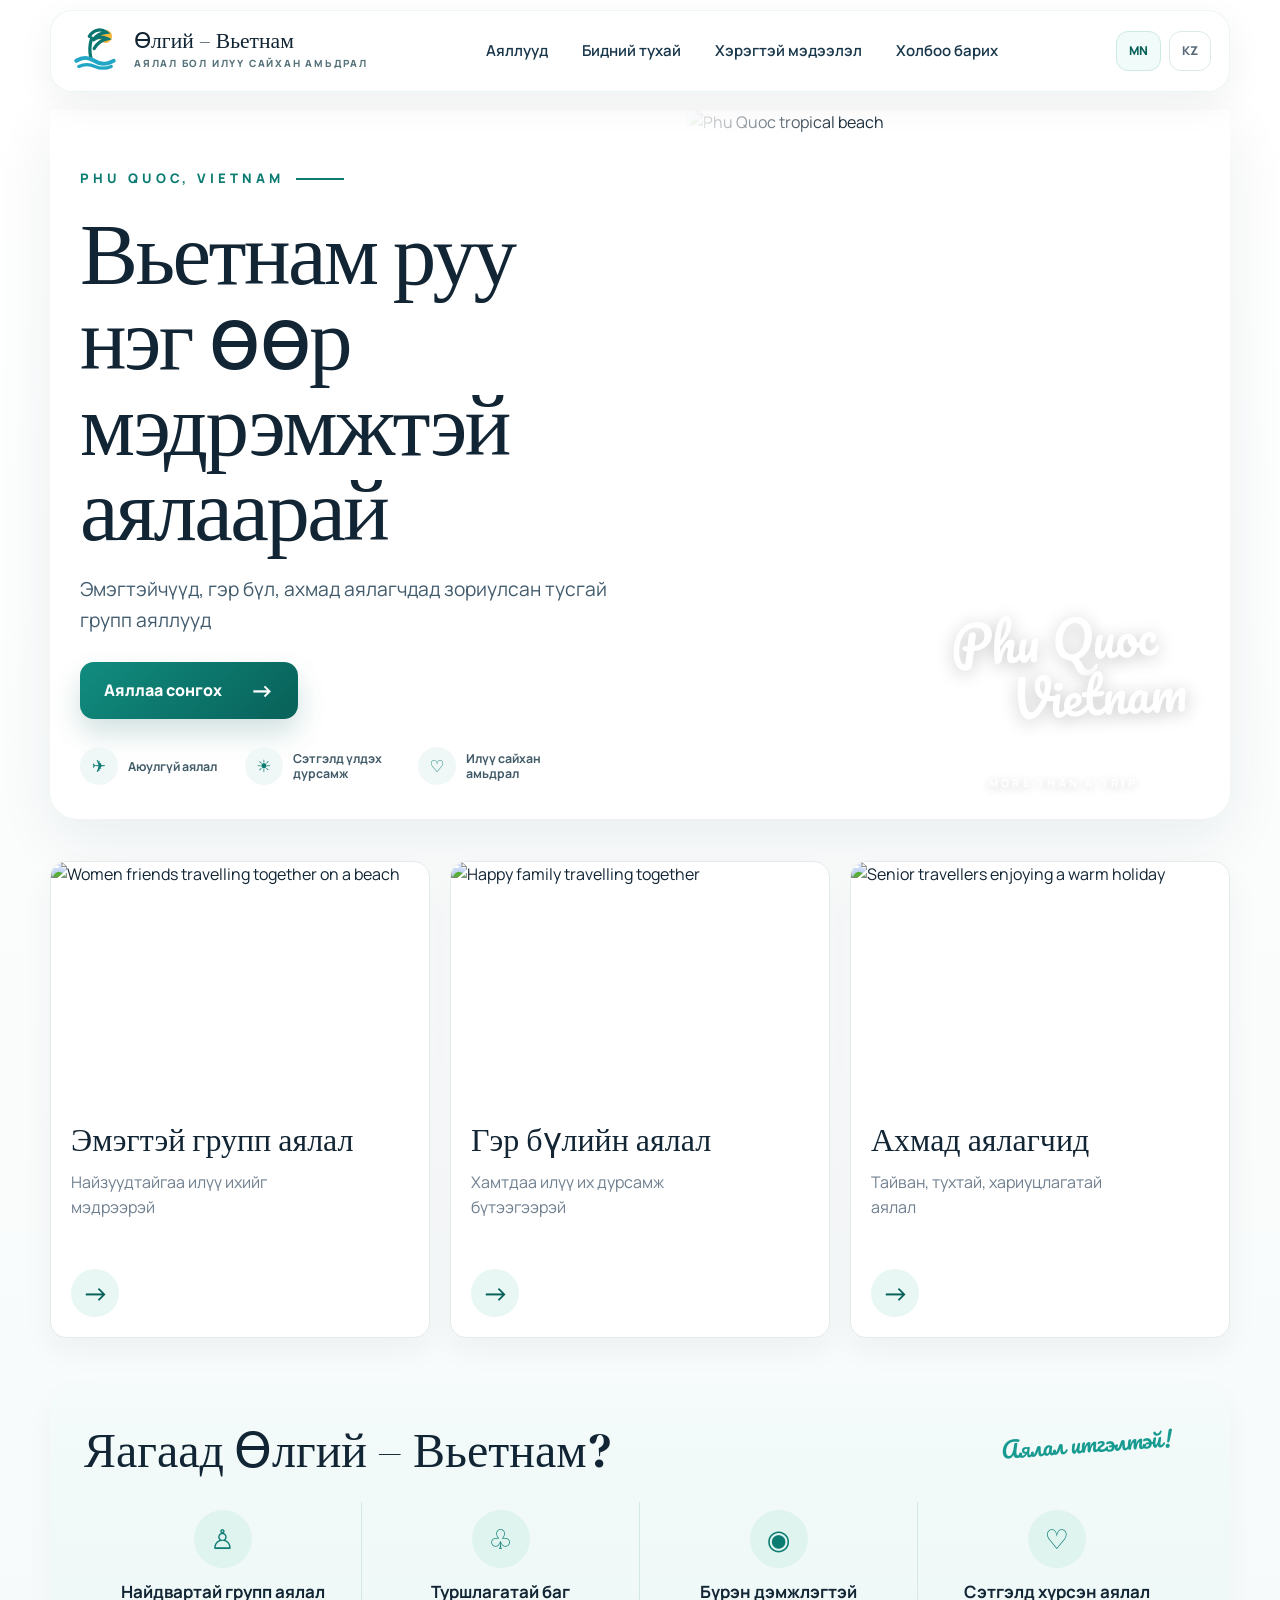
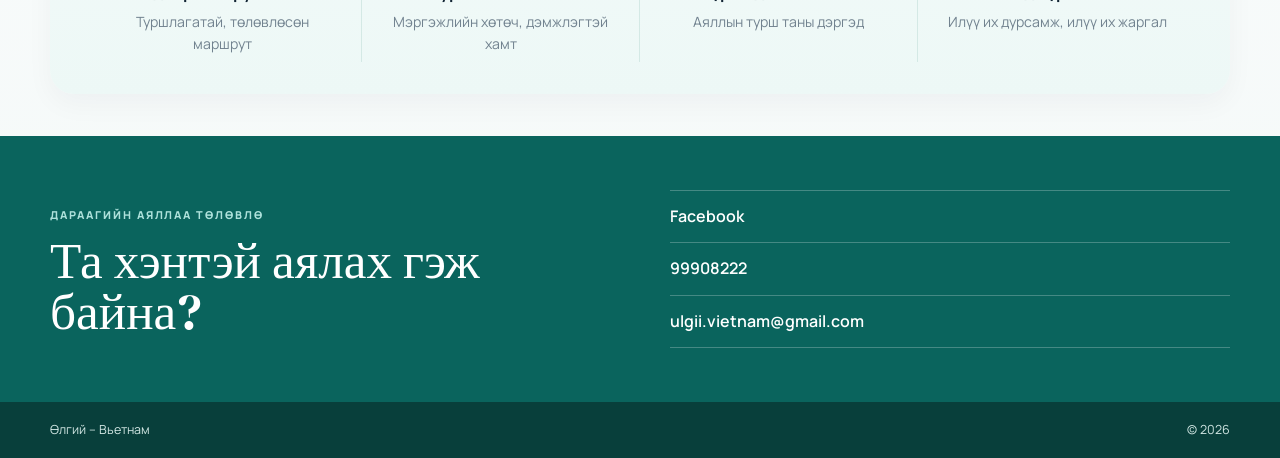
==== commit af4775d1: "Link women group card to detailed itinerary page" ====
--- a/index.html
+++ b/index.html
@@ -76,7 +76,7 @@
         <div class="tour-card-body">
           <h2 data-mn="Эмэгтэй групп аялал" data-kz="Әйелдер тобының саяхаты">Эмэгтэй групп аялал</h2>
           <p data-mn="Найзуудтайгаа илүү ихийг мэдрээрэй" data-kz="Құрбыларыңызбен көбірек әсер жинаңыз">Найзуудтайгаа илүү ихийг мэдрээрэй</p>
-          <a href="#contact" class="circle-link" aria-label="Эмэгтэй групп аялал">→</a>
+          <a href="women-trip.html" class="circle-link" aria-label="Эмэгтэй групп аяллын дэлгэрэнгүй">→</a>
         </div>
       </article>
 
@@ -109,51 +109,22 @@
         <span class="handwrite" data-mn="Аялал итгэлтэй!" data-kz="Саяхат сеніммен!">Аялал итгэлтэй!</span>
       </div>
       <div class="why-grid">
-        <div class="why-item">
-          <span class="why-icon">♙</span>
-          <h3 data-mn="Найдвартай групп аялал" data-kz="Сенімді топтық саяхат">Найдвартай групп аялал</h3>
-          <p data-mn="Туршлагатай, төлөвлөсөн маршрут" data-kz="Тәжірибелі, жоспарланған маршрут">Туршлагатай, төлөвлөсөн маршрут</p>
-        </div>
-        <div class="why-item">
-          <span class="why-icon">♧</span>
-          <h3 data-mn="Туршлагатай баг" data-kz="Тәжірибелі команда">Туршлагатай баг</h3>
-          <p data-mn="Мэргэжлийн хөтөч, дэмжлэгтэй хамт" data-kz="Кәсіби гид және қолдау">Мэргэжлийн хөтөч, дэмжлэгтэй хамт</p>
-        </div>
-        <div class="why-item">
-          <span class="why-icon">◉</span>
-          <h3 data-mn="Бүрэн дэмжлэгтэй" data-kz="Толық қолдау">Бүрэн дэмжлэгтэй</h3>
-          <p data-mn="Аяллын турш таны дэргэд" data-kz="Сапар бойы жаныңызда">Аяллын турш таны дэргэд</p>
-        </div>
-        <div class="why-item">
-          <span class="why-icon">♡</span>
-          <h3 data-mn="Сэтгэлд хүрсэн аялал" data-kz="Жүрекке жақын саяхат">Сэтгэлд хүрсэн аялал</h3>
-          <p data-mn="Илүү их дурсамж, илүү их жаргал" data-kz="Көбірек естелік, көбірек қуаныш">Илүү их дурсамж, илүү их жаргал</p>
-        </div>
+        <div class="why-item"><span class="why-icon">♙</span><h3 data-mn="Найдвартай групп аялал" data-kz="Сенімді топтық саяхат">Найдвартай групп аялал</h3><p data-mn="Туршлагатай, төлөвлөсөн маршрут" data-kz="Тәжірибелі, жоспарланған маршрут">Туршлагатай, төлөвлөсөн маршрут</p></div>
+        <div class="why-item"><span class="why-icon">♧</span><h3 data-mn="Туршлагатай баг" data-kz="Тәжірибелі команда">Туршлагатай баг</h3><p data-mn="Мэргэжлийн хөтөч, дэмжлэгтэй хамт" data-kz="Кәсіби гид және қолдау">Мэргэжлийн хөтөч, дэмжлэгтэй хамт</p></div>
+        <div class="why-item"><span class="why-icon">◉</span><h3 data-mn="Бүрэн дэмжлэгтэй" data-kz="Толық қолдау">Бүрэн дэмжлэгтэй</h3><p data-mn="Аяллын турш таны дэргэд" data-kz="Сапар бойы жаныңызда">Аяллын турш таны дэргэд</p></div>
+        <div class="why-item"><span class="why-icon">♡</span><h3 data-mn="Сэтгэлд хүрсэн аялал" data-kz="Жүрекке жақын саяхат">Сэтгэлд хүрсэн аялал</h3><p data-mn="Илүү их дурсамж, илүү их жаргал" data-kz="Көбірек естелік, көбірек қуаныш">Илүү их дурсамж, илүү их жаргал</p></div>
       </div>
     </section>
 
     <section class="contact-band" id="contact">
       <div class="container contact-inner">
-        <div>
-          <small data-mn="ДАРААГИЙН АЯЛЛАА ТӨЛӨВЛӨ" data-kz="КЕЛЕСІ САПАРДЫ ЖОСПАРЛА">ДАРААГИЙН АЯЛЛАА ТӨЛӨВЛӨ</small>
-          <h2 data-mn="Та хэнтэй аялах гэж байна?" data-kz="Кіммен саяхаттағыңыз келеді?">Та хэнтэй аялах гэж байна?</h2>
-        </div>
-        <div class="contact-links">
-          <a href="https://www.facebook.com/profile.php?id=61594274105420" target="_blank" rel="noopener">Facebook</a>
-          <a href="tel:+97699908222">99908222</a>
-          <a href="mailto:ulgii.vietnam@gmail.com">ulgii.vietnam@gmail.com</a>
-        </div>
+        <div><small data-mn="ДАРААГИЙН АЯЛЛАА ТӨЛӨВЛӨ" data-kz="КЕЛЕСІ САПАРДЫ ЖОСПАРЛА">ДАРААГИЙН АЯЛЛАА ТӨЛӨВЛӨ</small><h2 data-mn="Та хэнтэй аялах гэж байна?" data-kz="Кіммен саяхаттағыңыз келеді?">Та хэнтэй аялах гэж байна?</h2></div>
+        <div class="contact-links"><a href="https://www.facebook.com/profile.php?id=61594274105420" target="_blank" rel="noopener">Facebook</a><a href="tel:+97699908222">99908222</a><a href="mailto:ulgii.vietnam@gmail.com">ulgii.vietnam@gmail.com</a></div>
       </div>
     </section>
   </main>
 
-  <footer class="site-footer">
-    <div class="container footer-inner">
-      <span>Өлгий – Вьетнам</span>
-      <span>© <span id="year"></span></span>
-    </div>
-  </footer>
-
+  <footer class="site-footer"><div class="container footer-inner"><span>Өлгий – Вьетнам</span><span>© <span id="year"></span></span></div></footer>
   <script src="script.js"></script>
 </body>
 </html>
--- a/style.css
+++ b/style.css
@@ -1,16 +1,14 @@
 :root{
-  --bg:#fbf7f0;
-  --paper:#fffdf9;
-  --ink:#203231;
-  --muted:#6d7671;
-  --line:#ddd7cd;
-  --green:#183c3b;
-  --green-soft:#dfe9e4;
-  --coral:#e77868;
-  --rose:#efd8da;
-  --sand:#eee2d1;
-  --lav:#e7e1ef;
-  --gold:#c7a66b;
+  --bg:#f7fbfa;
+  --paper:#ffffff;
+  --ink:#122534;
+  --muted:#667885;
+  --line:#dce9e7;
+  --teal:#0c7b72;
+  --teal-dark:#086159;
+  --teal-soft:#e9f6f4;
+  --aqua:#22a9c5;
+  --gold:#f4b33b;
   --max:1180px;
 }
 
@@ -20,8 +18,8 @@
   margin:0;
   font-family:'Manrope',system-ui,-apple-system,BlinkMacSystemFont,'Segoe UI',sans-serif;
   color:var(--ink);
-  background:var(--bg);
-  line-height:1.65;
+  background:linear-gradient(180deg,#ffffff 0%,#f8fbfb 72%,#f3f8f7 100%);
+  line-height:1.6;
 }
 a{text-decoration:none;color:inherit}
 img{display:block;width:100%;height:auto}
@@ -30,174 +28,100 @@
 
 .site-header{
   position:sticky;top:0;z-index:100;
-  display:flex;align-items:center;justify-content:space-between;gap:18px;
-  width:min(var(--max),calc(100% - 20px));margin:10px auto 0;padding:12px 16px;
-  background:rgba(251,247,240,.94);backdrop-filter:blur(16px);
-  border:1px solid rgba(32,50,49,.08);border-radius:18px;
+  display:grid;grid-template-columns:auto 1fr auto;align-items:center;gap:28px;
+  width:min(var(--max),calc(100% - 24px));margin:10px auto 0;padding:14px 18px;
+  background:rgba(255,255,255,.94);backdrop-filter:blur(16px);
+  border:1px solid rgba(12,123,114,.08);border-radius:22px;
+  box-shadow:0 12px 38px rgba(18,37,52,.06)
 }
-.brand{display:flex;align-items:center;gap:12px;min-width:0}
-.brand-mark{width:42px;height:42px;border-radius:50%;display:grid;place-items:center;background:var(--green);color:#fff;font-weight:800;letter-spacing:.08em;font-size:.84rem}
-.brand-copy strong{display:block;font-size:.98rem;line-height:1.1}
-.brand-copy small{display:block;font-size:.68rem;color:var(--muted);text-transform:uppercase;letter-spacing:.12em;margin-top:3px}
-.desktop-nav{display:flex;gap:24px;align-items:center}
-.desktop-nav a{font-size:.9rem;font-weight:700}
-.desktop-nav a:hover{color:var(--coral)}
-.header-actions{display:flex;align-items:center;gap:7px}
-.lang-btn,.menu-btn{border:1px solid var(--line);background:transparent;color:var(--ink);cursor:pointer;border-radius:10px}
-.lang-btn{padding:8px 10px;font-size:.75rem;font-weight:800}
-.lang-btn.active{background:var(--green);color:#fff;border-color:var(--green)}
-.menu-btn{display:none;width:40px;height:40px;font-size:1.05rem}
+.brand{display:flex;align-items:center;gap:13px;min-width:0}
+.brand-logo{width:52px;height:52px;display:grid;place-items:center;flex:0 0 auto}
+.brand-logo svg{width:52px;height:52px}
+.brand-copy strong{display:block;font-family:'DM Serif Display',Georgia,serif;font-size:1.35rem;font-weight:400;line-height:1}
+.brand-copy small{display:block;font-size:.62rem;color:#56727a;letter-spacing:.18em;margin-top:5px;font-weight:800;white-space:nowrap}
+.desktop-nav{display:flex;justify-content:center;gap:34px;align-items:center}
+.desktop-nav a{font-size:.94rem;font-weight:600;color:#17364a}
+.desktop-nav a:hover{color:var(--teal)}
+.header-actions{display:flex;align-items:center;gap:8px}
+.lang-btn,.menu-btn{border:1px solid var(--line);background:#fff;color:#5a6c7c;cursor:pointer;border-radius:12px}
+.lang-btn{padding:9px 12px;font-size:.76rem;font-weight:800}
+.lang-btn.active{background:#f1fbf9;border-color:#cde9e4;color:var(--teal-dark)}
+.menu-btn{display:none;width:42px;height:42px;font-size:1.05rem}
 
-.hero{display:grid;grid-template-columns:.9fr 1.1fr;gap:52px;align-items:center;padding:72px 0 74px}
-.kicker{margin:0 0 14px;color:var(--coral);font-size:.74rem;font-weight:800;letter-spacing:.15em;text-transform:uppercase}
-.kicker.light{color:#f3c7bf}
-.hero-copy h1,.section-heading h2,.featured-trip-copy h2,.why-copy h2,.contact-copy h2{
-  font-family:'DM Serif Display',Georgia,serif;font-weight:400;letter-spacing:-.025em
+.hero-shell{padding:18px 0 24px}
+.hero-panel{
+  display:grid;grid-template-columns:1.08fr .92fr;overflow:hidden;
+  border-radius:0 0 28px 28px;background:#fff;
+  min-height:620px;box-shadow:0 20px 60px rgba(18,37,52,.07)
 }
-.hero-copy h1{font-size:clamp(3.4rem,6vw,6.4rem);line-height:.92;margin:0 0 22px;max-width:10ch}
-.hero-lead{font-size:1.05rem;color:#53605b;max-width:620px;margin:0}
-.hero-actions{display:flex;flex-wrap:wrap;gap:12px;margin:28px 0 22px}
-.btn{display:inline-flex;justify-content:center;align-items:center;padding:13px 20px;border-radius:999px;font-weight:800;font-size:.92rem;transition:.2s ease}
-.btn:hover{transform:translateY(-1px)}
-.btn-primary{background:var(--green);color:#fff}
-.btn-primary:hover{background:#24514f}
-.btn-ghost{border:1px solid var(--line);background:var(--paper)}
-.btn-light{background:#fff;color:var(--green)}
-.hero-points{display:flex;flex-wrap:wrap;gap:8px}
-.hero-points span{padding:8px 11px;border:1px solid var(--line);border-radius:999px;font-size:.78rem;font-weight:700;color:#5b6661;background:rgba(255,255,255,.55)}
-.hero-visual{position:relative}
-.hero-visual img{height:660px;object-fit:cover;border-radius:160px 28px 28px 28px}
-.hero-note{position:absolute;left:-28px;bottom:32px;background:var(--paper);padding:18px 20px;min-width:240px;border:1px solid var(--line);box-shadow:0 18px 50px rgba(32,50,49,.12)}
-.hero-note span{display:block;font-size:.66rem;color:var(--coral);font-weight:800;letter-spacing:.14em}
-.hero-note strong{display:block;font-family:'DM Serif Display',Georgia,serif;font-size:2rem;font-weight:400;margin:2px 0}
-.hero-note small{color:var(--muted)}
+.hero-copy{padding:58px 48px 34px 30px;display:flex;flex-direction:column;justify-content:center;position:relative;z-index:2}
+.eyebrow{display:flex;align-items:center;gap:12px;margin:0 0 22px;color:var(--teal);font-size:.82rem;font-weight:800;letter-spacing:.3em}
+.eyebrow span{width:48px;height:2px;background:var(--teal)}
+.hero-copy h1{font-family:'DM Serif Display',Georgia,serif;font-size:clamp(3.9rem,6.8vw,7rem);line-height:.98;letter-spacing:-.03em;margin:0 0 22px;font-weight:400;max-width:760px}
+.hero-copy h1 em{font-style:normal;color:#1b958d}
+.hero-lead{font-size:1.2rem;color:#415b6d;max-width:650px;margin:0 0 26px}
+.primary-cta{display:inline-flex;align-items:center;gap:28px;width:max-content;background:linear-gradient(135deg,#118c7f,#086159);color:#fff;padding:16px 24px;border-radius:14px;font-weight:800;box-shadow:0 14px 28px rgba(8,97,89,.19)}
+.primary-cta b{font-size:1.5rem;line-height:1}
+.primary-cta:hover{transform:translateY(-1px)}
+.hero-benefits{display:flex;gap:28px;margin-top:28px;flex-wrap:wrap}
+.hero-benefits div{display:flex;align-items:center;gap:10px;max-width:145px}
+.round-icon{width:38px;height:38px;flex:0 0 auto;border-radius:50%;display:grid;place-items:center;background:#eff8f7;color:var(--teal);font-size:1.05rem}
+.hero-benefits small{font-size:.77rem;color:#425b68;line-height:1.25;font-weight:700}
 
-.section{padding:88px 0}
-.travel-styles{background:var(--paper);border-top:1px solid var(--line);border-bottom:1px solid var(--line)}
-.section-heading{max-width:850px;margin-bottom:38px}
-.section-heading h2{font-size:clamp(2.5rem,5vw,4.7rem);line-height:1;margin:0 0 16px}
-.section-heading>p:last-child{color:var(--muted);max-width:760px;margin-bottom:0}
-.section-heading.compact{max-width:760px}
+.hero-image-wrap{position:relative;min-height:620px;overflow:hidden}
+.hero-image-wrap>img{height:100%;min-height:620px;object-fit:cover}
+.image-fade{position:absolute;inset:0;background:linear-gradient(90deg,rgba(255,255,255,.98) 0%,rgba(255,255,255,.58) 10%,rgba(255,255,255,.06) 28%,rgba(255,255,255,0) 48%)}
+.phuquoc-script{position:absolute;right:44px;bottom:102px;color:#fff;font-family:'Pacifico',cursive;font-size:3.15rem;line-height:.85;text-shadow:0 3px 18px rgba(0,0,0,.22);transform:rotate(-3deg)}
+.phuquoc-script span{display:block;margin-left:58px;margin-top:14px}
+.more-trip{position:absolute;right:38px;bottom:28px;color:#fff;font-size:.68rem;font-weight:800;letter-spacing:.3em;display:flex;align-items:center;gap:12px;text-shadow:0 2px 10px rgba(0,0,0,.22)}
+.more-trip i{display:block;width:42px;height:2px;background:#fff}
 
-.audience-grid{display:grid;grid-template-columns:repeat(3,1fr);gap:20px}
-.audience-card{background:var(--bg);border:1px solid var(--line);border-radius:28px;overflow:hidden;display:flex;flex-direction:column}
-.card-image{position:relative;overflow:hidden}
-.card-image img{height:330px;object-fit:cover;transition:transform .45s ease}
-.audience-card:hover .card-image img{transform:scale(1.025)}
-.card-badge{position:absolute;left:14px;top:14px;padding:8px 11px;border-radius:999px;background:rgba(255,253,249,.92);font-size:.68rem;font-weight:800;letter-spacing:.1em}
-.card-content{padding:24px;display:flex;flex-direction:column;flex:1}
-.card-content h3{font-family:'DM Serif Display',Georgia,serif;font-weight:400;font-size:2rem;line-height:1.05;margin:0 0 12px}
-.card-content p{color:var(--muted);margin:0 0 16px}
-.card-content ul{padding-left:18px;margin:0 0 22px;color:#4e5954;font-size:.92rem}
-.card-content li{margin:6px 0}
-.card-link{margin-top:auto;font-weight:800;border-top:1px solid var(--line);padding-top:16px}
-.women-card{background:#f8edef}
-.family-card{background:#f6efe4}
-.senior-card{background:#edf3ef}
+.tour-categories{display:grid;grid-template-columns:repeat(3,1fr);gap:20px;padding:18px 0 38px}
+.tour-card{background:#fff;border:1px solid #e4edec;border-radius:16px;overflow:hidden;box-shadow:0 12px 30px rgba(18,37,52,.05)}
+.tour-photo img{height:240px;object-fit:cover}
+.tour-card-body{padding:22px 20px 20px;min-height:235px;display:flex;flex-direction:column}
+.tour-card h2{font-family:'DM Serif Display',Georgia,serif;font-size:2rem;line-height:1.05;margin:0 0 12px;font-weight:400}
+.tour-card p{color:#6f7f8f;margin:0;max-width:260px}
+.circle-link{margin-top:auto;width:48px;height:48px;border-radius:50%;display:grid;place-items:center;background:#e8f7f4;color:var(--teal-dark);font-size:1.7rem;font-weight:500;transition:.2s}
+.circle-link:hover{background:var(--teal);color:#fff}
 
-.featured-trip{background:var(--green);color:#fff;padding:0}
-.featured-trip-grid{display:grid;grid-template-columns:1fr 1fr;min-height:650px}
-.featured-trip-copy{padding:72px 56px 72px 0;display:flex;flex-direction:column;justify-content:center}
-.featured-trip-copy h2{font-size:clamp(3rem,5vw,5.2rem);line-height:.96;margin:0 0 18px}
-.featured-trip-copy>p:not(.kicker){color:#d7e2dd;max-width:620px}
-.featured-trip-photo img{height:100%;min-height:650px;object-fit:cover}
-.trip-meta{display:grid;grid-template-columns:repeat(3,1fr);border-top:1px solid rgba(255,255,255,.2);border-bottom:1px solid rgba(255,255,255,.2);margin:26px 0}
-.trip-meta div{padding:16px 14px 16px 0;border-right:1px solid rgba(255,255,255,.2)}
-.trip-meta div:nth-child(2),.trip-meta div:nth-child(3){padding-left:14px}
-.trip-meta div:last-child{border-right:0}
-.trip-meta span,.trip-price span{display:block;color:#aac0b8;font-size:.72rem;text-transform:uppercase;letter-spacing:.09em}
-.trip-meta strong{display:block;margin-top:4px}
-.trip-price{margin:0 0 24px}
-.trip-price strong{display:block;font-family:'DM Serif Display',Georgia,serif;font-weight:400;font-size:3rem;line-height:1;margin-top:4px}
-.featured-trip .btn{align-self:flex-start}
+.why-section{margin-top:10px;margin-bottom:42px;padding:40px 34px 32px;background:linear-gradient(180deg,#f4fbfa,#edf8f6);border-radius:24px;box-shadow:0 10px 28px rgba(18,37,52,.04)}
+.why-head{display:flex;justify-content:space-between;align-items:flex-start;gap:22px;margin-bottom:28px}
+.why-head h2{font-family:'DM Serif Display',Georgia,serif;font-size:3rem;line-height:1;margin:0;font-weight:400}
+.handwrite{font-family:'Pacifico',cursive;color:#179a90;font-size:1.4rem;transform:rotate(-4deg);margin-right:24px}
+.why-grid{display:grid;grid-template-columns:repeat(4,1fr)}
+.why-item{padding:8px 28px 6px;text-align:center;border-right:1px solid #d4e9e5}
+.why-item:last-child{border-right:0}
+.why-icon{width:58px;height:58px;border-radius:50%;margin:0 auto 14px;display:grid;place-items:center;background:#dff3ef;color:var(--teal);font-size:1.7rem}
+.why-item h3{font-size:1.06rem;margin:0 0 8px;line-height:1.2}
+.why-item p{font-size:.88rem;color:#71828f;margin:0}
 
-.why-us{background:var(--bg)}
-.why-layout{display:grid;grid-template-columns:.9fr 1.1fr;gap:70px;align-items:start}
-.why-copy h2{font-size:clamp(2.7rem,4.8vw,4.6rem);line-height:1;margin:0 0 18px}
-.why-copy>p:last-child{color:var(--muted);max-width:540px}
-.why-list{border-top:1px solid var(--line)}
-.why-list>div{display:grid;grid-template-columns:64px 1fr;gap:18px;padding:22px 0;border-bottom:1px solid var(--line)}
-.why-list>div>span{font-family:'DM Serif Display',Georgia,serif;font-size:1.8rem;color:var(--coral)}
-.why-list h3{margin:0 0 4px;font-size:1.05rem}
-.why-list p{margin:0;color:var(--muted);font-size:.94rem}
+.contact-band{background:#0a645d;color:#fff;padding:54px 0}
+.contact-inner{display:grid;grid-template-columns:1fr 1fr;gap:60px;align-items:center}
+.contact-inner small{font-size:.68rem;font-weight:800;letter-spacing:.18em;color:#aee1db}
+.contact-inner h2{font-family:'DM Serif Display',Georgia,serif;font-size:3.2rem;font-weight:400;line-height:1;margin:8px 0 0}
+.contact-links{display:grid;gap:0;border-top:1px solid rgba(255,255,255,.24)}
+.contact-links a{padding:13px 0;border-bottom:1px solid rgba(255,255,255,.24);font-weight:600}
+.site-footer{padding:18px 0;background:#083f3b;color:#d1e6e3}
+.footer-inner{display:flex;justify-content:space-between;gap:18px;font-size:.78rem}
 
-.phuquoc-strip{background:#efe6d9}
-.experience-grid{display:grid;grid-template-columns:1.25fr .75fr;grid-template-rows:1fr 1fr;gap:18px}
-.experience{position:relative;overflow:hidden;min-height:280px;background:var(--green);color:#fff}
-.experience.large{grid-row:1/3;min-height:580px}
-.experience img{width:100%;height:100%;object-fit:cover}
-.experience>span{position:absolute;left:16px;bottom:14px;padding:8px 11px;background:rgba(255,253,249,.9);color:var(--ink);font-weight:800;font-size:.8rem}
-.color-block{display:flex;flex-direction:column;justify-content:flex-end;padding:28px;background:linear-gradient(145deg,#d6a66b,#e97c68 60%,#d58d95)}
-.color-block strong{font-family:'DM Serif Display',Georgia,serif;font-size:3rem;font-weight:400}
-.color-block small{font-size:.9rem;opacity:.9}
-
-.contact-section{background:#182928;color:#fff;padding:88px 0}
-.contact-layout{display:grid;grid-template-columns:1fr 1fr;gap:72px;align-items:start}
-.contact-copy h2{font-size:clamp(2.8rem,5vw,4.9rem);line-height:.98;margin:0 0 18px}
-.contact-copy>p:last-child{color:#b8c6c0;max-width:560px}
-.contact-links{border-top:1px solid rgba(255,255,255,.2)}
-.contact-links a{display:flex;justify-content:space-between;gap:18px;padding:20px 0;border-bottom:1px solid rgba(255,255,255,.2)}
-.contact-links span{color:#94aaa1}
-.contact-links strong{text-align:right}
-.contact-links a:hover strong{color:#f0a498}
-
-.site-footer{background:#101d1c;color:#fff;padding:24px 0}
-.footer-inner{display:grid;grid-template-columns:1fr auto auto;gap:24px;align-items:center}
-.footer-inner p{margin:0;color:#91a59d;font-size:.82rem}
-.footer-brand .brand-mark{background:#fff;color:var(--green)}
-
-@media(max-width:1020px){
-  .hero{grid-template-columns:1fr;gap:34px}
-  .hero-copy h1{max-width:12ch}
-  .hero-visual img{height:560px;border-radius:100px 24px 24px 24px}
-  .hero-note{left:18px}
-  .audience-grid{grid-template-columns:1fr 1fr}
-  .senior-card{grid-column:1/-1}
-  .senior-card{display:grid;grid-template-columns:1fr 1fr}
-  .senior-card .card-image img{height:100%;min-height:360px}
-  .featured-trip-grid,.why-layout,.contact-layout{grid-template-columns:1fr}
-  .featured-trip-copy{padding:64px 0 42px}
-  .featured-trip-photo img{min-height:480px;height:480px}
-  .why-layout,.contact-layout{gap:40px}
+@media(max-width:1000px){
+  .site-header{grid-template-columns:auto auto}.desktop-nav{display:none}.menu-btn{display:inline-grid;place-items:center}.header-actions{justify-self:end}
+  .site-header.open .desktop-nav{display:flex;position:absolute;top:calc(100% + 8px);left:0;right:0;flex-direction:column;align-items:flex-start;gap:0;background:#fff;border:1px solid var(--line);border-radius:16px;padding:8px;box-shadow:0 18px 40px rgba(18,37,52,.1)}
+  .desktop-nav a{width:100%;padding:12px 14px}
+  .hero-panel{grid-template-columns:1fr;min-height:0}.hero-copy{padding:48px 30px 34px}.hero-image-wrap,.hero-image-wrap>img{min-height:440px;height:440px}.image-fade{background:linear-gradient(180deg,rgba(255,255,255,.32),rgba(255,255,255,0) 38%)}
+  .tour-categories{grid-template-columns:repeat(3,1fr)}
+  .why-grid{grid-template-columns:1fr 1fr}.why-item{border-bottom:1px solid #d4e9e5}.why-item:nth-child(2){border-right:0}.why-item:nth-child(3),.why-item:nth-child(4){border-bottom:0}
 }
 
-@media(max-width:820px){
-  .menu-btn{display:inline-grid;place-items:center}
-  .desktop-nav{display:none;position:absolute;top:calc(100% + 8px);left:0;right:0;flex-direction:column;align-items:flex-start;gap:0;background:var(--paper);border:1px solid var(--line);padding:8px;border-radius:14px}
-  .desktop-nav a{width:100%;padding:12px 14px}
-  .site-header.open .desktop-nav{display:flex}
-  .hero{padding-top:44px}
-  .hero-visual img{height:460px}
-  .section{padding:68px 0}
-  .audience-grid{grid-template-columns:1fr}
-  .senior-card{grid-column:auto;display:flex}
-  .card-image img,.senior-card .card-image img{height:320px;min-height:0}
-  .featured-trip-photo img{height:420px;min-height:420px}
-  .experience-grid{grid-template-columns:1fr;grid-template-rows:auto}
-  .experience.large{grid-row:auto;min-height:420px}
-  .experience{min-height:300px}
-  .footer-inner{grid-template-columns:1fr;justify-items:start}
+@media(max-width:760px){
+  .brand-copy strong{font-size:1.1rem}.brand-copy small{display:none}.brand-logo,.brand-logo svg{width:46px;height:46px}
+  .hero-shell{padding-top:10px}.hero-panel{border-radius:0 0 20px 20px}.hero-copy{padding:34px 22px 28px}.hero-copy h1{font-size:3.7rem}.hero-lead{font-size:1rem}.hero-benefits{gap:14px}.hero-benefits div{max-width:120px}.hero-image-wrap,.hero-image-wrap>img{height:360px;min-height:360px}.phuquoc-script{font-size:2.35rem;right:24px;bottom:78px}.more-trip{right:20px;bottom:20px;font-size:.56rem}
+  .tour-categories{grid-template-columns:1fr;gap:16px}.tour-photo img{height:280px}.tour-card-body{min-height:205px}.tour-card h2{font-size:1.9rem}
+  .why-section{padding:30px 20px}.why-head{flex-direction:column}.why-head h2{font-size:2.45rem}.handwrite{margin:0}.why-grid{grid-template-columns:1fr}.why-item{border-right:0!important;border-bottom:1px solid #d4e9e5!important;padding:22px 8px}.why-item:last-child{border-bottom:0!important}
+  .contact-inner{grid-template-columns:1fr;gap:26px}.contact-inner h2{font-size:2.5rem}
 }
 
-@media(max-width:560px){
-  .container{width:min(var(--max),calc(100% - 22px))}
-  .site-header{width:calc(100% - 12px);margin-top:6px;padding:10px 12px}
-  .brand-copy small{display:none}
-  .hero-copy h1{font-size:3.6rem}
-  .hero-lead{font-size:.98rem}
-  .hero-visual img{height:360px;border-radius:66px 18px 18px 18px}
-  .hero-note{left:10px;right:10px;bottom:10px;min-width:0;padding:14px 16px}
-  .hero-note strong{font-size:1.6rem}
-  .section-heading h2,.why-copy h2,.contact-copy h2{font-size:2.65rem}
-  .card-image img,.senior-card .card-image img{height:280px}
-  .card-content h3{font-size:1.75rem}
-  .featured-trip-copy h2{font-size:3rem}
-  .trip-meta{grid-template-columns:1fr}
-  .trip-meta div,.trip-meta div:nth-child(2),.trip-meta div:nth-child(3){padding:12px 0;border-right:0;border-bottom:1px solid rgba(255,255,255,.2)}
-  .trip-meta div:last-child{border-bottom:0}
-  .featured-trip-photo img{height:340px;min-height:340px}
-  .experience.large{min-height:320px}
-  .experience{min-height:260px}
-  .contact-links a{flex-direction:column}
-  .contact-links strong{text-align:left}
+@media(max-width:520px){
+  .container{width:min(var(--max),calc(100% - 18px))}.site-header{width:calc(100% - 12px);padding:10px 12px;gap:10px}.lang-btn{padding:7px 9px}.hero-copy h1{font-size:3.15rem}.eyebrow{font-size:.68rem;letter-spacing:.22em}.hero-benefits{display:grid;grid-template-columns:repeat(3,1fr)}.hero-benefits div{display:block;text-align:center;max-width:none}.round-icon{margin:0 auto 7px}.hero-benefits small{display:block;font-size:.67rem}.hero-image-wrap,.hero-image-wrap>img{height:310px;min-height:310px}.tour-photo img{height:245px}.why-head h2{font-size:2.15rem}.footer-inner{flex-direction:column;gap:4px}
 }
